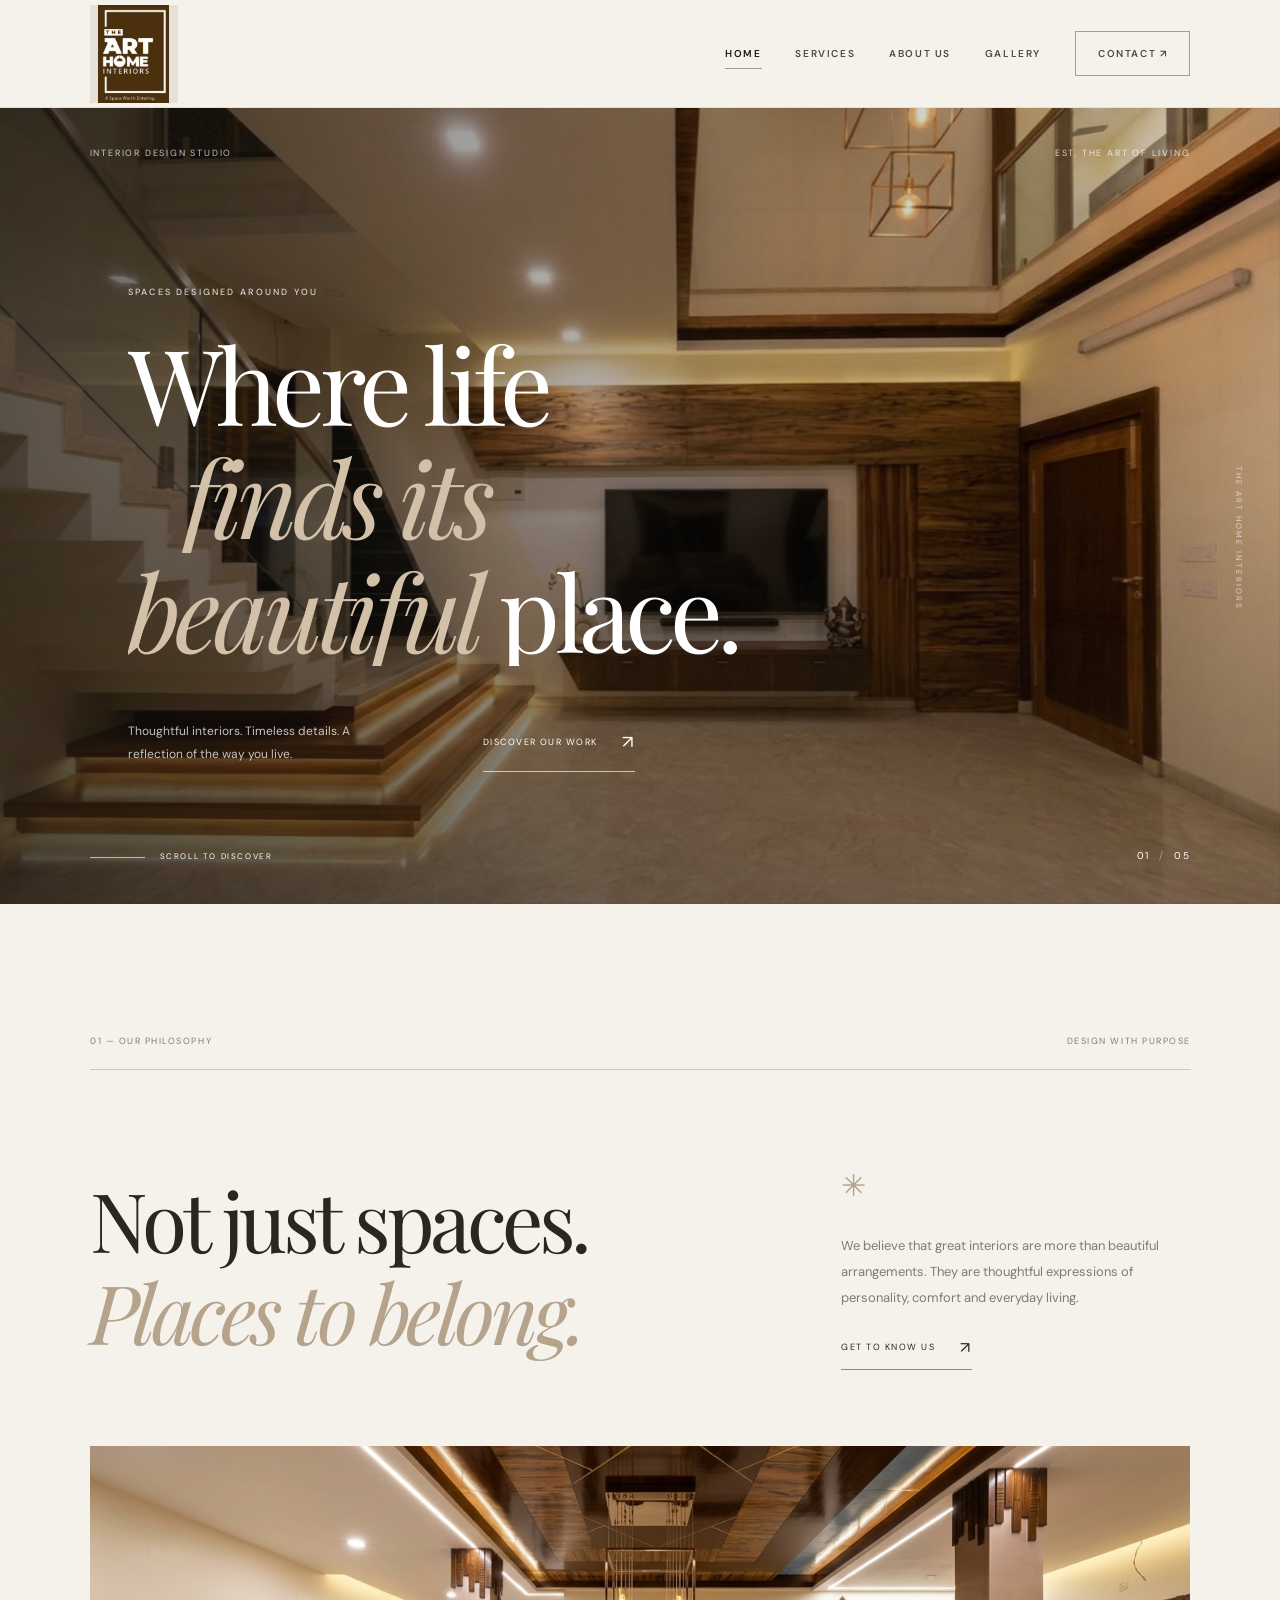
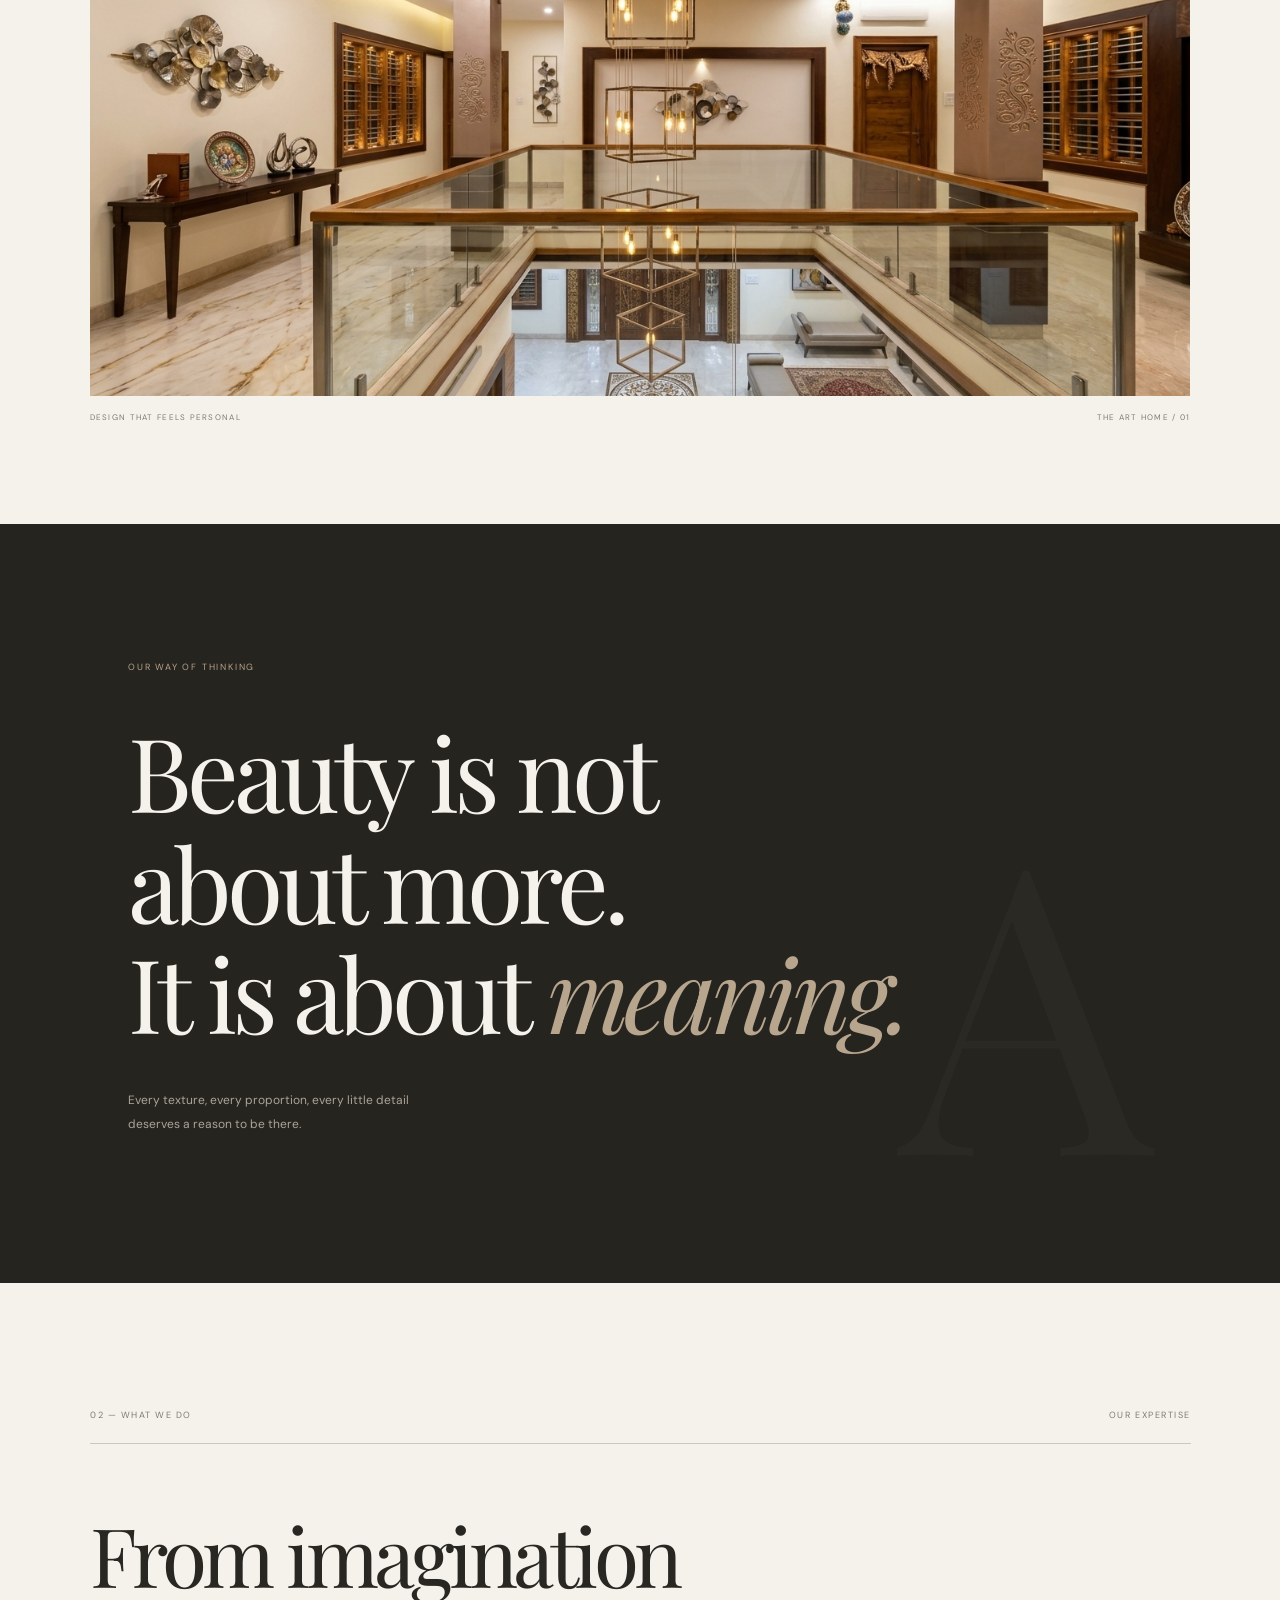
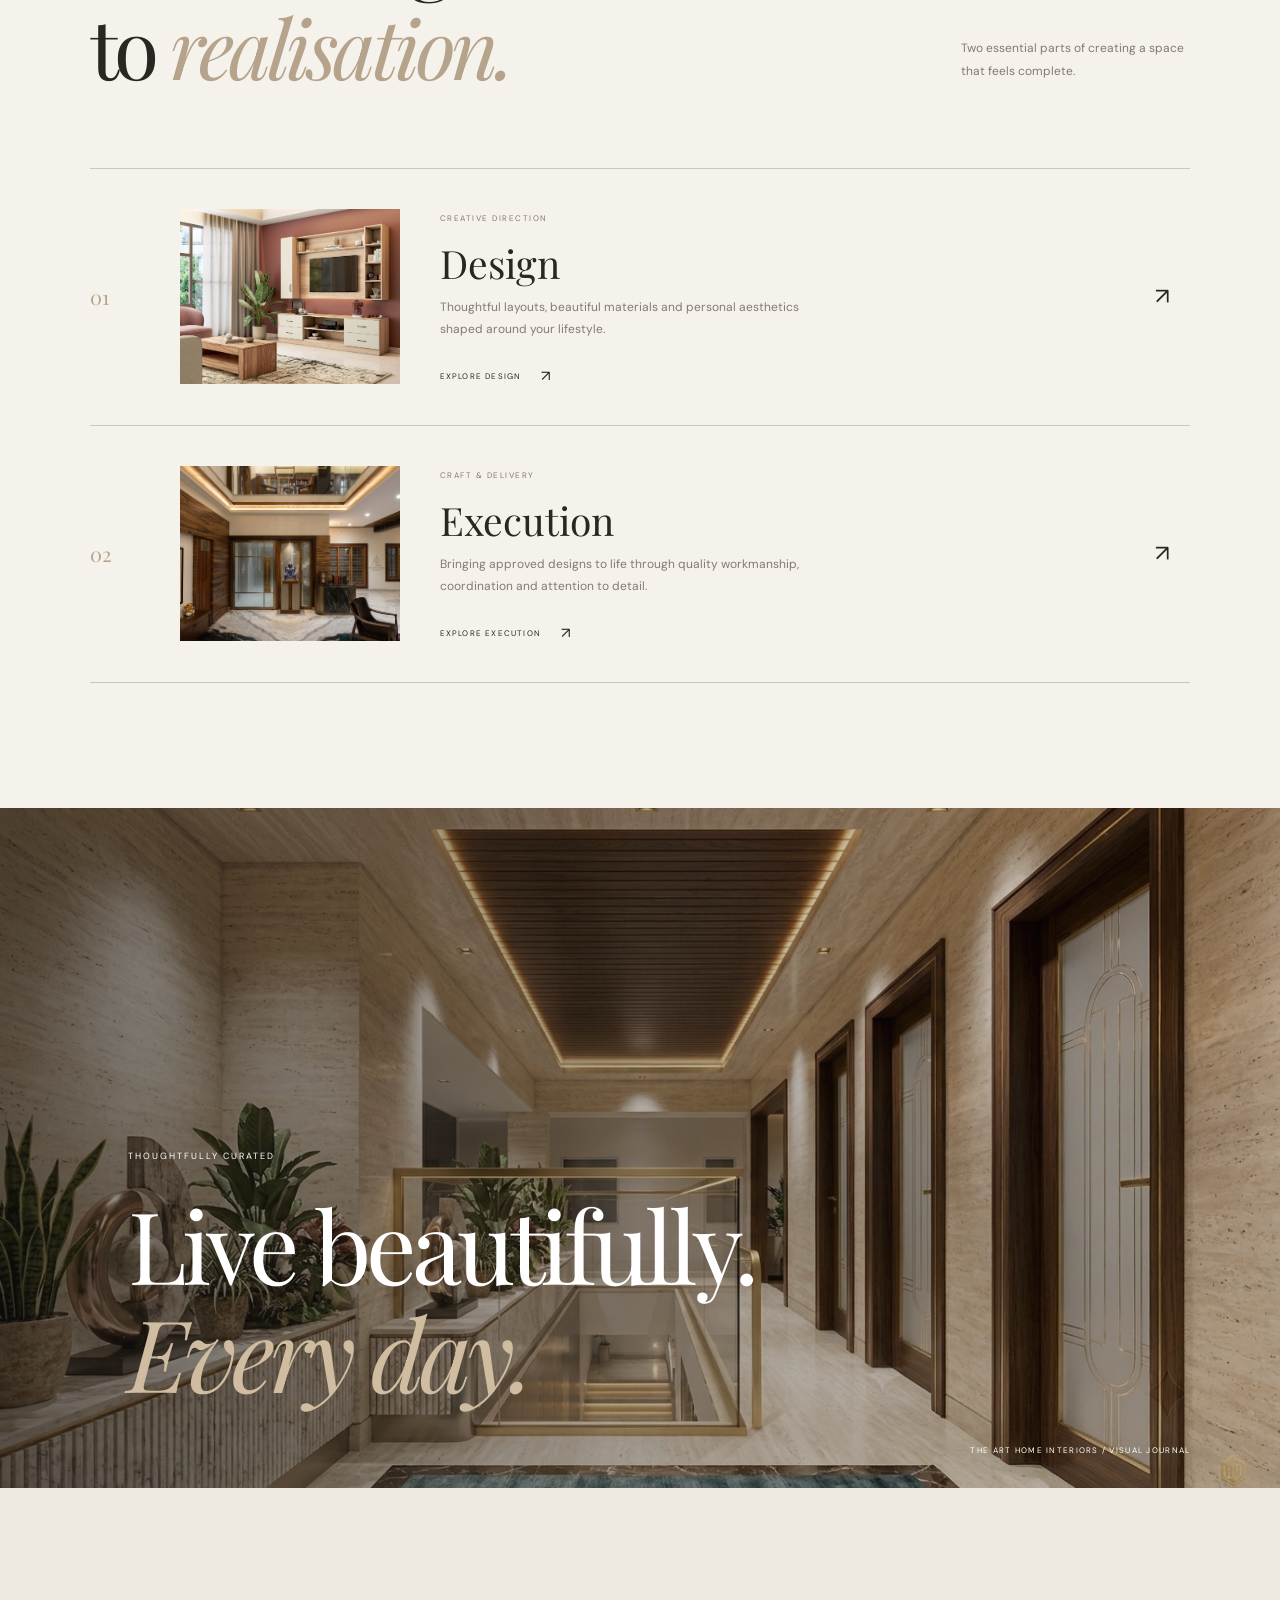
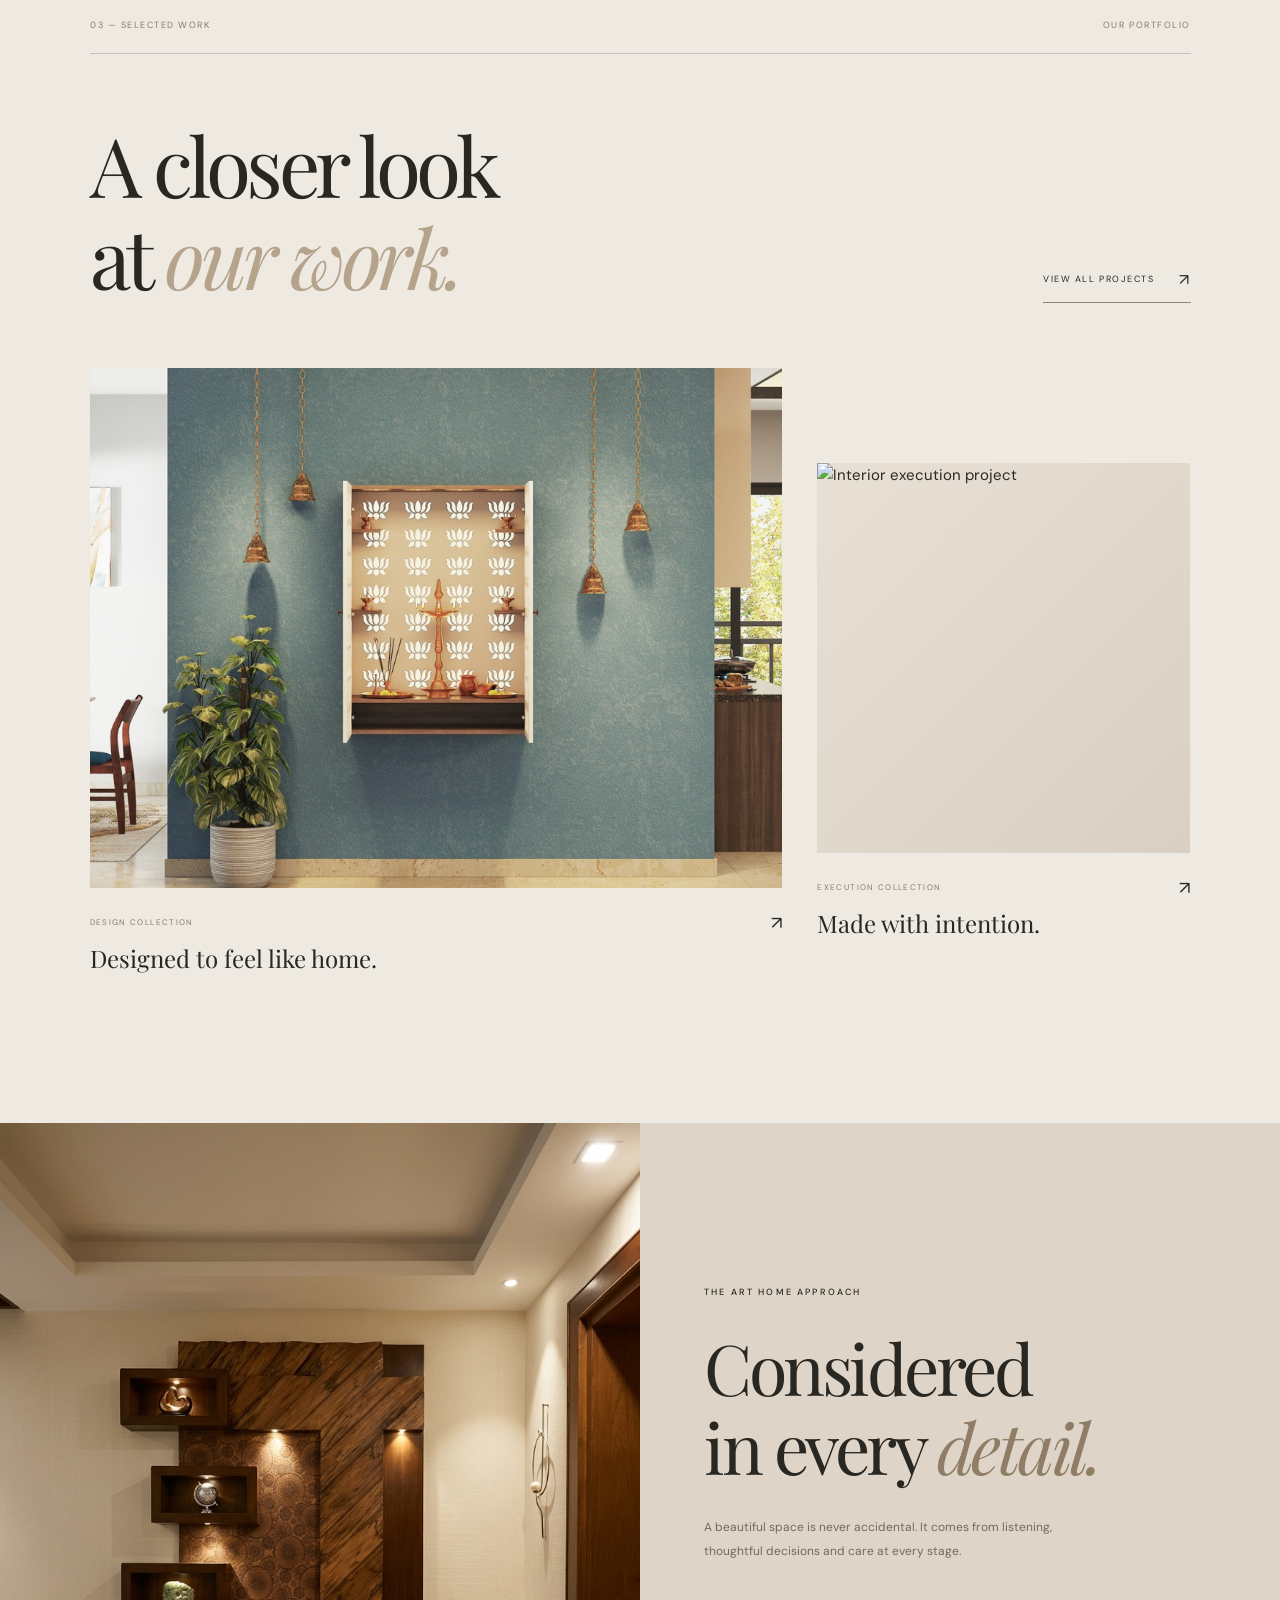
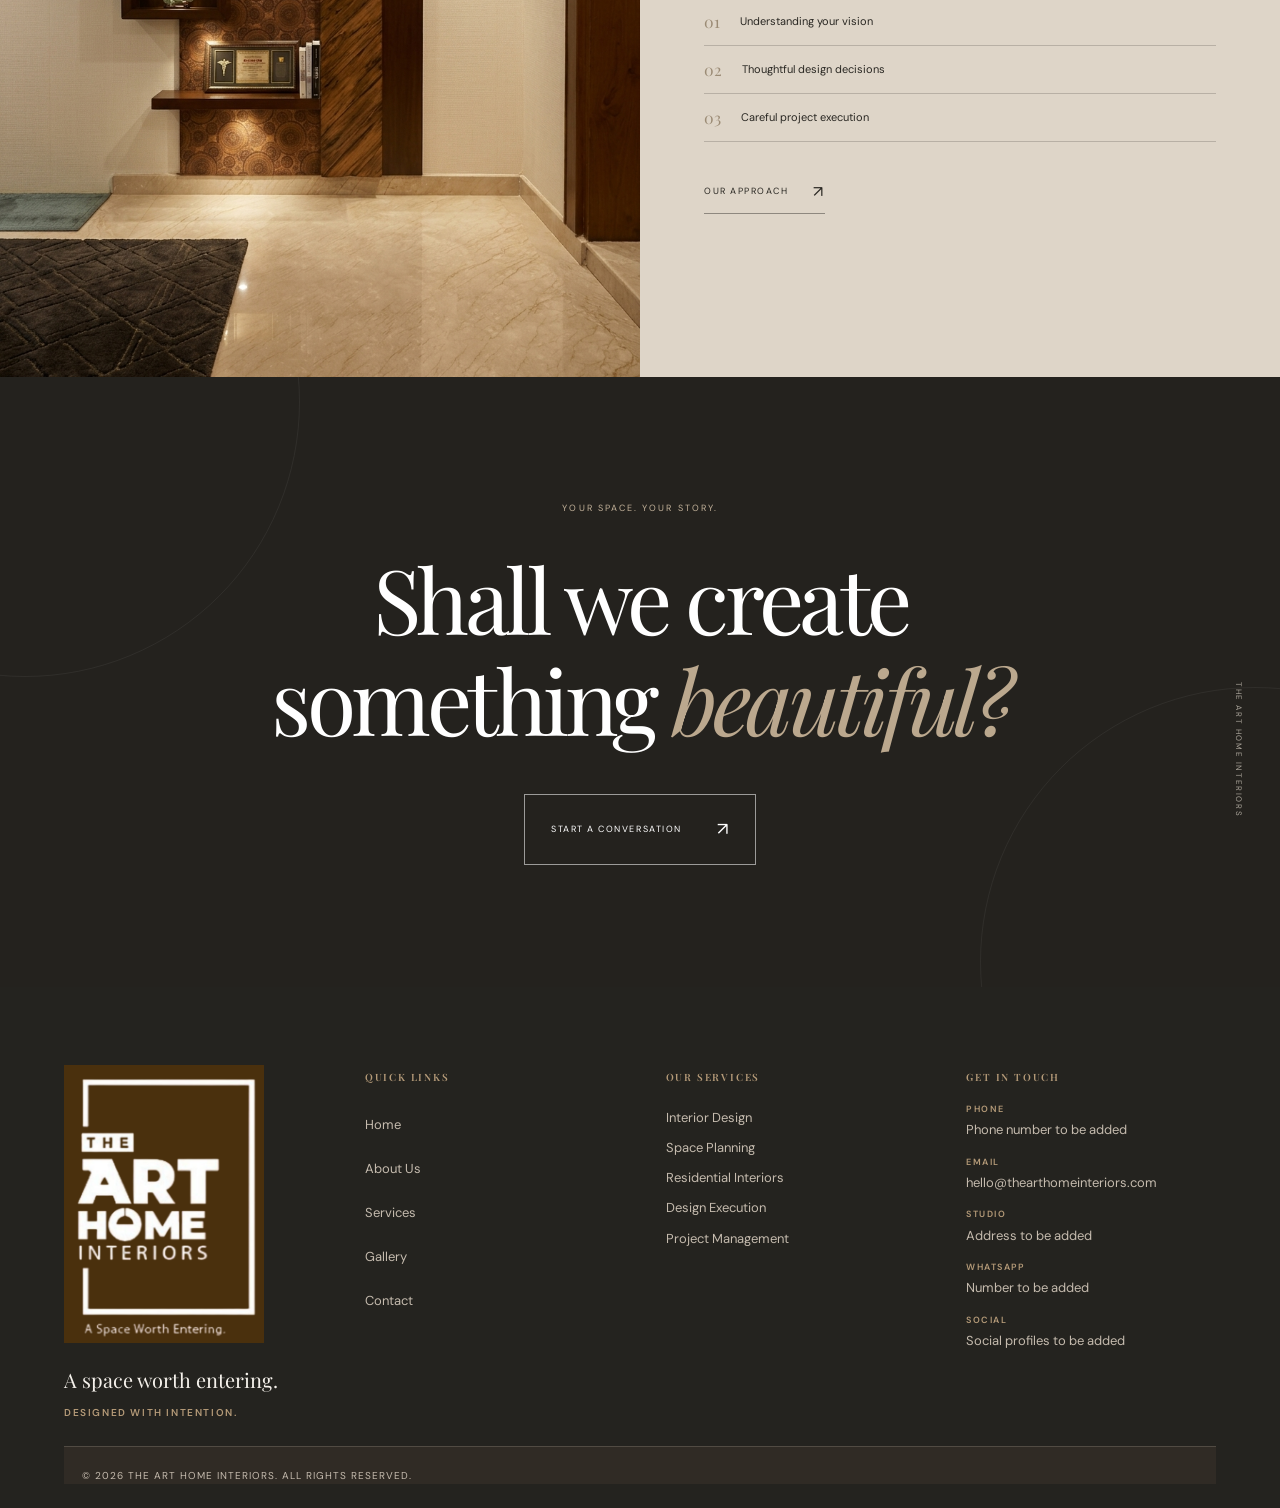
==== index.html @ 1ad5610e "first commit" ====
<!DOCTYPE html>
<html lang="en">

<head>
    <meta charset="UTF-8">
    <meta name="viewport" content="width=device-width, initial-scale=1.0">

    <meta name="description"
        content="The Art Home Interiors — creating thoughtful, timeless and beautiful living spaces.">

    <title>The Art Home Interiors | Thoughtful Spaces</title>

    <link rel="preconnect" href="https://fonts.googleapis.com">
    <link rel="preconnect" href="https://fonts.gstatic.com" crossorigin>

    <link href="https://fonts.googleapis.com/css2?family=DM+Sans:wght@400;500;600;700&family=Playfair+Display:ital,wght@0,400;0,500;0,600;1,400;1,500&display=swap"
        rel="stylesheet">
    <link rel="stylesheet" href="assets/css/responsive-polish.css">
    <link rel="stylesheet" href="assets/css/style.css">
    <link rel="stylesheet" href="assets/css/design-system.css">
    <link rel="stylesheet" href="assets/css/home.css">
    <link rel="stylesheet" href="assets/css/final-integration.css">
    <link rel="stylesheet" href="assets/css/luxury-experience.css">
</head>

<body class="home-page">

    <div class="page-loader">
        <div class="loader-content">
            <span class="loader-line"></span>
            <p>THE ART HOME INTERIORS</p>
            <span>CREATING SPACES WITH MEANING</span>
        </div>
    </div>


    <!-- HEADER -->

    <header class="site-header">

        <a class="brand" href="index.html">
            <img src="assets/images/logo.png"
                alt="The Art Home Interiors">
        </a>

        <button class="menu-toggle"
            aria-label="Toggle navigation"
            aria-expanded="false">
            <span></span>
            <span></span>
        </button>

        <nav class="main-nav" aria-label="Main navigation">
            <a class="active" href="index.html">Home</a>
            <a href="services.html">Services</a>
            <a href="about.html">About us</a>
            <a href="gallery.html">Gallery</a>
            <a class="nav-contact" href="contact.html">Contact ↗</a>
        </nav>

    </header>


    <main>

        <!-- =================================
             01. CINEMATIC HERO
        ================================== -->

        <section class="home-hero">

            <div class="hero-background">
                <img
                    src="assets/images/home-hero.jpg"
                    alt="Elegant contemporary interior"
                    fetchpriority="high">
            </div>

            <div class="hero-overlay"></div>

            <div class="hero-top-label">
                <span>INTERIOR DESIGN STUDIO</span>
                <span>EST. THE ART OF LIVING</span>
            </div>

            <div class="home-hero-content">

                <p class="home-eyebrow hero-animate">
                    SPACES DESIGNED AROUND YOU
                </p>

                <h1 class="hero-heading">
                    <span class="hero-line">
                        Where life
                    </span>

                    <span class="hero-line hero-line-italic">
                        finds its
                    </span>

                    <span class="hero-line">
                        <em>beautiful</em> place.
                    </span>
                </h1>

                <div class="hero-bottom-content">

                    <p>
                        Thoughtful interiors. Timeless details.
                        A reflection of the way you live.
                    </p>

                    <a href="gallery.html"
                        class="hero-discover luxury-link">

                        <span>DISCOVER OUR WORK</span>

                        <span class="discover-arrow">↗</span>

                    </a>

                </div>

            </div>

            <div class="hero-vertical-label">
                THE ART HOME INTERIORS
            </div>

            <div class="hero-scroll">

                <span class="scroll-line"></span>

                <span>SCROLL TO DISCOVER</span>

            </div>

            <div class="hero-counter">
                01 <span>/</span> 05
            </div>

        </section>


        <!-- =================================
             02. INTRODUCTION
        ================================== -->

        <section class="home-introduction section-pad">

            <div class="home-section-label reveal">
                <span>01 — OUR PHILOSOPHY</span>
                <span>DESIGN WITH PURPOSE</span>
            </div>

            <div class="introduction-content">

                <div class="introduction-heading reveal">

                    <h2>
                        Not just spaces.<br>
                        <em>Places to belong.</em>
                    </h2>

                </div>

                <div class="introduction-description reveal">

                    <span class="intro-symbol">✳</span>

                    <p>
                        We believe that great interiors are
                        more than beautiful arrangements.
                        They are thoughtful expressions of
                        personality, comfort and everyday living.
                    </p>

                    <a href="about.html" class="home-text-link luxury-link">
                        GET TO KNOW US <span>↗</span>
                    </a>

                </div>

            </div>

            <div class="introduction-bottom">

                <div class="intro-image reveal-right luxury-image">
                    <img
                        src="assets/images/home-feature.jpg"
                        alt="Warm and elegant living room"
                        loading="lazy">
                </div>

                <div class="intro-image-caption">
                    <span>DESIGN THAT FEELS PERSONAL</span>
                    <span>THE ART HOME / 01</span>
                </div>

            </div>

        </section>


        <!-- =================================
             03. BRAND STATEMENT
        ================================== -->

        <section class="home-statement">

            <div class="statement-inner">

                <p class="statement-kicker reveal">
                    OUR WAY OF THINKING
                </p>

                <h2 class="statement-heading reveal">
                    Beauty is not<br>
                    about more.<br>
                    It is about <em>meaning.</em>
                </h2>

                <p class="statement-description reveal">
                    Every texture, every proportion,
                    every little detail deserves a reason
                    to be there.
                </p>

                <span class="statement-decoration">A</span>

            </div>

        </section>


        <!-- =================================
             04. OUR SERVICES
        ================================== -->

        <section class="home-services section-pad">

            <div class="home-section-label reveal">
                <span>02 — WHAT WE DO</span>
                <span>OUR EXPERTISE</span>
            </div>

            <div class="services-heading reveal">

                <h2>
                    From imagination<br>
                    to <em>realisation.</em>
                </h2>

                <p>
                    Two essential parts of creating
                    a space that feels complete.
                </p>

            </div>


            <div class="home-service-list">

                <!-- DESIGN -->

                <a href="design-gallery.html"
                    class="home-service-item reveal-left">

                    <div class="service-item-number">
                        01
                    </div>

                    <div class="service-item-image luxury-image">
                        <img
                            src="assets/images/design-preview.jpg"
                            alt="Interior design project"
                            loading="lazy">
                    </div>

                    <div class="service-item-info">

                        <span>CREATIVE DIRECTION</span>

                        <h3>Design</h3>

                        <p>
                            Thoughtful layouts, beautiful
                            materials and personal aesthetics
                            shaped around your lifestyle.
                        </p>

                        <span class="service-item-link">
                            EXPLORE DESIGN <b>↗</b>
                        </span>

                    </div>

                    <span class="service-item-arrow">↗</span>

                </a>


                <!-- EXECUTION -->

                <a href="execution-gallery.html"
                    class="home-service-item reveal-right">

                    <div class="service-item-number">
                        02
                    </div>

                    <div class="service-item-image luxury-image">
                        <img
                            src="assets/images/execution-preview.jpg"
                            alt="Interior execution project"
                            loading="lazy">
                    </div>

                    <div class="service-item-info">

                        <span>CRAFT & DELIVERY</span>

                        <h3>Execution</h3>

                        <p>
                            Bringing approved designs to
                            life through quality workmanship,
                            coordination and attention to detail.
                        </p>

                        <span class="service-item-link">
                            EXPLORE EXECUTION <b>↗</b>
                        </span>

                    </div>

                    <span class="service-item-arrow">↗</span>

                </a>

            </div>

        </section>


        <!-- =================================
             05. FULL WIDTH IMAGE
        ================================== -->

        <section class="home-image-break luxury-image">

            <img
                src="assets/images/home-wide.jpg"
                alt="Luxury interior architecture"
                loading="lazy">

            <div class="image-break-overlay"></div>

            <div class="image-break-content reveal">

                <p>THOUGHTFULLY CURATED</p>

                <h2>
                    Live beautifully.<br>
                    <em>Every day.</em>
                </h2>

            </div>

            <span class="image-break-caption">
                THE ART HOME INTERIORS / VISUAL JOURNAL
            </span>

        </section>


        <!-- =================================
             06. SELECTED WORK
        ================================== -->

        <section class="home-projects section-pad">

            <div class="home-section-label reveal">
                <span>03 — SELECTED WORK</span>
                <span>OUR PORTFOLIO</span>
            </div>

            <div class="projects-heading reveal">

                <h2>
                    A closer look<br>
                    at <em>our work.</em>
                </h2>

                <a href="gallery.html" class="home-text-link luxury-link">
                    VIEW ALL PROJECTS <span>↗</span>
                </a>

            </div>


            <div class="home-project-grid">

                <a href="design-gallery.html"
                    class="project-card project-large reveal-left">

                    <div class="project-image luxury-image">
                        <img
                            src="assets/images/design-01.jpg"
                            alt="Interior design project"
                            loading="lazy">
                    </div>

                    <div class="project-caption">
                        <div>
                            <span>DESIGN COLLECTION</span>
                            <h3>Designed to feel like home.</h3>
                        </div>

                        <span>↗</span>
                    </div>

                </a>


                <a href="execution-gallery.html"
                    class="project-card project-small reveal-right">

                    <div class="project-image luxury-image">
                        <img
                            src="assets/images/execution-01.jpg"
                            alt="Interior execution project"
                            loading="lazy">
                    </div>

                    <div class="project-caption">
                        <div>
                            <span>EXECUTION COLLECTION</span>
                            <h3>Made with intention.</h3>
                        </div>

                        <span>↗</span>
                    </div>

                </a>

            </div>

        </section>


        <!-- =================================
             07. OUR DIFFERENCE
        ================================== -->

        <section class="home-difference">

            <div class="difference-image reveal-left luxury-image">
                <img
                    src="assets/images/home-detail.jpg"
                    alt="Interior design material and detail"
                    loading="lazy">
            </div>

            <div class="difference-content">

                <p class="home-eyebrow">
                    THE ART HOME APPROACH
                </p>

                <h2>
                    Considered<br>
                    in every <em>detail.</em>
                </h2>

                <p>
                    A beautiful space is never accidental.
                    It comes from listening, thoughtful
                    decisions and care at every stage.
                </p>

                <div class="difference-points">

                    <div>
                        <span>01</span>
                        <p>Understanding your vision</p>
                    </div>

                    <div>
                        <span>02</span>
                        <p>Thoughtful design decisions</p>
                    </div>

                    <div>
                        <span>03</span>
                        <p>Careful project execution</p>
                    </div>

                </div>

                <a href="about.html" class="home-text-link luxury-link">
                    OUR APPROACH <span>↗</span>
                </a>

            </div>

        </section>


        <!-- =================================
             08. CONTACT CTA
        ================================== -->

        <section class="home-contact">

            <div class="contact-orbit orbit-one"></div>
            <div class="contact-orbit orbit-two"></div>

            <div class="home-contact-content reveal">

                <p>YOUR SPACE. YOUR STORY.</p>

                <h2>
                    Shall we create<br>
                    something <em>beautiful?</em>
                </h2>

                <a href="contact.html" class="contact-cta-button luxury-button">
                    START A CONVERSATION
                    <span>↗</span>
                </a>

            </div>

            <span class="contact-side-label">
                THE ART HOME INTERIORS
            </span>

        </section>

    </main>


    <!-- FOOTER -->

    <div id="site-footer"></div>
    <script src="assets/js/responsive-polish.js"></script>

    <script src="assets/js/main.js"></script>
    <script src="assets/js/home.js"></script>
    <script src="assets/js/site-audit.js"></script>
    <script src="assets/js/luxury-experience.js"></script>

</body>
</html>
---- assets/css/responsive-polish.css ----
/* =====================================================
   THE ART HOME INTERIORS
   PART 09 — RESPONSIVE & VISUAL POLISH
===================================================== */

:root {
  --polish-ivory: #f5f1eb;
  --polish-charcoal: #292722;
  --polish-gold: #b49a78;
  --polish-transition: cubic-bezier(.22, .61, .36, 1);
}

/* GLOBAL SAFETY */

* {
  box-sizing: border-box;
}

html {
  scroll-behavior: smooth;
  scroll-padding-top: 100px;
}

body {
  max-width: 100%;
  overflow-x: hidden;
  -webkit-font-smoothing: antialiased;
  text-rendering: optimizeLegibility;
}

img,
video,
svg {
  max-width: 100%;
}

img {
  height: auto;
}

button,
input,
textarea,
select {
  font: inherit;
}

a {
  -webkit-tap-highlight-color: transparent;
}

button {
  -webkit-tap-highlight-color: transparent;
}

/* SELECTION */

::selection {
  background: var(--polish-gold);
  color: #fff;
}

/* SMOOTHER SHARED NAVIGATION */

.site-header {
  transition:
    background .4s var(--polish-transition),
    box-shadow .4s var(--polish-transition),
    padding .4s var(--polish-transition),
    backdrop-filter .4s ease;
}

.site-header.scrolled {
  background: rgba(245, 241, 235, .88);
  backdrop-filter: blur(16px);
  -webkit-backdrop-filter: blur(16px);
  box-shadow: 0 8px 35px rgba(35, 30, 22, .06);
}

.site-header a,
.site-header button {
  transition:
    color .3s ease,
    opacity .3s ease,
    transform .3s ease;
}

.main-nav a {
  position: relative;
}

.main-nav a::after {
  content: "";
  position: absolute;
  left: 0;
  bottom: -7px;
  width: 100%;
  height: 1px;
  background: currentColor;
  transform: scaleX(0);
  transform-origin: right;
  transition: transform .4s var(--polish-transition);
}

.main-nav a:hover::after,
.main-nav a.active::after {
  transform: scaleX(1);
  transform-origin: left;
}

/* PREMIUM BUTTON FEEDBACK */

.header-cta,
button,
.cta-button,
.primary-button,
.secondary-button {
  transition:
    transform .35s var(--polish-transition),
    background .35s ease,
    color .35s ease,
    border-color .35s ease;
}

.header-cta:hover,
.cta-button:hover,
.primary-button:hover {
  transform: translateY(-3px);
}

/* REVEAL ANIMATIONS
   Uses the existing .reveal and .is-visible classes. */

.reveal {
  opacity: 0;
  transform: translateY(28px);
  transition:
    opacity .85s var(--polish-transition),
    transform .85s var(--polish-transition);
  will-change: opacity, transform;
}

.reveal.is-visible {
  opacity: 1;
  transform: translateY(0);
}

/* STAGGERED CHILDREN */

.reveal-stagger > * {
  opacity: 0;
  transform: translateY(20px);
  transition:
    opacity .7s var(--polish-transition),
    transform .7s var(--polish-transition);
}

.reveal-stagger.is-visible > * {
  opacity: 1;
  transform: translateY(0);
}

.reveal-stagger.is-visible > *:nth-child(1) { transition-delay: .05s; }
.reveal-stagger.is-visible > *:nth-child(2) { transition-delay: .12s; }
.reveal-stagger.is-visible > *:nth-child(3) { transition-delay: .19s; }
.reveal-stagger.is-visible > *:nth-child(4) { transition-delay: .26s; }
.reveal-stagger.is-visible > *:nth-child(5) { transition-delay: .33s; }
.reveal-stagger.is-visible > *:nth-child(6) { transition-delay: .40s; }

/* IMAGE HOVER REFINEMENT */

.project-card img,
.gallery-card img,
.service-card img,
.portfolio-card img,
.execution-card img {
  transition:
    transform 1s var(--polish-transition),
    filter .6s ease;
}

.project-card:hover img,
.gallery-card:hover img,
.service-card:hover img,
.portfolio-card:hover img,
.execution-card:hover img {
  transform: scale(1.035);
}

/* IMAGE LOADING BACKGROUND */

img[loading="lazy"] {
  background: #e7e0d6;
}

/* SECTION SPACING */

.section-pad {
  padding-left: clamp(22px, 7vw, 110px);
  padding-right: clamp(22px, 7vw, 110px);
}

/* TYPOGRAPHY */

h1,
h2,
h3,
h4 {
  text-wrap: balance;
}

p {
  text-wrap: pretty;
}

/* FORM POLISH */

input,
textarea,
select {
  max-width: 100%;
}

input:focus-visible,
textarea:focus-visible,
select:focus-visible,
button:focus-visible,
a:focus-visible {
  outline: 2px solid var(--polish-gold);
  outline-offset: 4px;
}

/* MOBILE MENU SAFETY */

@media (max-width: 900px) {
  .site-header {
    z-index: 1000;
  }

  .menu-toggle {
    position: relative;
    z-index: 1002;
    cursor: pointer;
  }

  .main-nav {
    overscroll-behavior: contain;
  }

  .main-nav a {
    -webkit-tap-highlight-color: transparent;
  }
}

/* TABLET */

@media (max-width: 1024px) {
  .section-pad {
    padding-left: 5vw;
    padding-right: 5vw;
  }

  .execution-grid,
  .portfolio-grid {
    gap: 25px;
  }
}

/* MOBILE */

@media (max-width: 650px) {
  html {
    scroll-padding-top: 75px;
  }

  .section-pad {
    padding-left: 22px;
    padding-right: 22px;
  }

  h1 {
    letter-spacing: -1.5px;
  }

  h2 {
    letter-spacing: -1px;
  }

  p {
    line-height: 1.8;
  }

  .site-header {
    padding-left: 20px;
    padding-right: 20px;
  }

  .header-cta {
    display: none;
  }

  .reveal {
    transform: translateY(18px);
    transition-duration: .65s;
  }

  .execution-hero,
  .hero,
  .page-hero {
    background-position: center;
  }

  .execution-grid,
  .portfolio-grid {
    grid-template-columns: 1fr;
  }

  .execution-image,
  .portfolio-card img {
    width: 100%;
  }

  .execution-section-heading {
    gap: 15px;
  }

  .execution-filters {
    overflow-x: auto;
    flex-wrap: nowrap;
    padding-bottom: 10px;
    scrollbar-width: none;
  }

  .execution-filters::-webkit-scrollbar {
    display: none;
  }

  .filter-btn {
    flex: 0 0 auto;
  }

  .comparison-wrap {
    touch-action: pan-y;
  }
}

/* SMALL MOBILE */

@media (max-width: 380px) {
  .section-pad {
    padding-left: 17px;
    padding-right: 17px;
  }

  .execution-hero h1 {
    font-size: 56px;
  }

  .execution-card-info h3 {
    font-size: 20px;
  }
}

/* REDUCED MOTION ACCESSIBILITY */

@media (prefers-reduced-motion: reduce) {
  html {
    scroll-behavior: auto;
  }

  *,
  *::before,
  *::after {
    animation-duration: .01ms !important;
    animation-iteration-count: 1 !important;
    transition-duration: .01ms !important;
    scroll-behavior: auto !important;
  }

  .reveal,
  .reveal-stagger > * {
    opacity: 1;
    transform: none;
  }
}
---- assets/css/style.css ----
:root {
    --ink: #171613;
    --paper: #f5f2ec;
    --cream: #e8e0d4;
    --muted: #77736c;
    --line: rgba(23,22,19,.16);
    --serif: 'Playfair Display', Georgia, serif;
    --sans: 'DM Sans', Arial, sans-serif;
}

* {
    box-sizing: border-box;
}

html {
    scroll-behavior: smooth;
}

body {
    margin: 0;
    background: var(--paper);
    color: var(--ink);
    font-family: var(--sans);
    font-size: 15px;
    line-height: 1.7;
}

a {
    color: inherit;
    text-decoration: none;
}

img {
    max-width: 100%;
    display: block;
}

.page-loader {
    position: fixed;
    inset: 0;
    background: var(--ink);
    color: var(--paper);
    z-index: 1000;
    display: grid;
    place-items: center;
    letter-spacing: .28em;
    font-size: 11px;
    transition: opacity .7s ease, visibility .7s;
}

.page-loader.is-hidden {
    opacity: 0;
    visibility: hidden;
}

/* HEADER */

.site-header {
    height: 104px;
    padding: 14px 6vw;
    display: flex;
    align-items: center;
    justify-content: space-between;
    background: rgba(245,242,236,.92);
    backdrop-filter: blur(16px);
    position: sticky;
    top: 0;
    z-index: 100;
    border-bottom: 1px solid rgba(23,22,19,.07);
}

.brand {
    height: 78px;
    width: 82px;
    display: flex;
    align-items: center;
    overflow: hidden;
}

.brand img {
    width: 100%;
    height: 100%;
    object-fit: contain;
}

.main-nav {
    display: flex;
    align-items: center;
    gap: clamp(20px,3vw,48px);
}

.main-nav a {
    font-size: 11px;
    text-transform: uppercase;
    letter-spacing: .14em;
    position: relative;
    padding: 10px 0;
}

.main-nav a:after {
    content: "";
    position: absolute;
    left: 0;
    bottom: 3px;
    width: 0;
    height: 1px;
    background: var(--ink);
    transition: width .3s;
}

.main-nav a:hover:after,
.main-nav a.active:after {
    width: 100%;
}

.main-nav .nav-contact {
    border: 1px solid var(--ink);
    padding: 12px 20px;
}

.main-nav .nav-contact:after {
    display: none;
}

.menu-toggle {
    display: none;
    background: none;
    border: 0;
}

/* HERO */

.hero {
    min-height: min(790px,calc(100svh - 104px));
    height: 760px;
    max-height: 850px;
    position: relative;
    display: flex;
    align-items: center;
    color: white;
    overflow: hidden;
    background: #5a5148;
}

.hero-image,
.hero-shade {
    position: absolute;
    inset: 0;
}

.hero-image {
    background-image: url('../images/home-hero.jpg');
    background-size: cover;
    background-position: center;
    transform: scale(1.04);
    animation: heroZoom 12s ease-out forwards;
}

.hero-shade {
    background:
        linear-gradient(
            90deg,
            rgba(14,13,11,.68),
            rgba(14,13,11,.1) 80%
        ),
        linear-gradient(
            0deg,
            rgba(0,0,0,.28),
            transparent 45%
        );
}

.hero-content {
    position: relative;
    z-index: 2;
    padding: 8vw;
    max-width: 780px;
}

.eyebrow,
.section-kicker {
    font-size: 10px;
    letter-spacing: .2em;
    text-transform: uppercase;
    font-weight: 600;
}

.eyebrow.light {
    color: rgba(255,255,255,.76);
}

h1, h2, h3, p {
    margin-top: 0;
}

.hero h1,
.page-hero h1 {
    font: 400 clamp(54px,8vw,112px)/1.03 var(--serif);
    letter-spacing: -.055em;
    margin: 24px 0;
}

.hero h1 em,
.display-title em,
.page-hero h1 em,
.quote-band h2 em {
    font-weight: 400;
    color: #cfc0a9;
}

.hero-copy {
    max-width: 420px;
    color: rgba(255,255,255,.82);
    margin-bottom: 32px;
}

/* BUTTONS */

.button {
    min-height: 50px;
    display: inline-flex;
    align-items: center;
    justify-content: center;
    gap: 36px;
    padding: 0 22px;
    font-size: 10px;
    letter-spacing: .12em;
    text-transform: uppercase;
    transition: transform .3s, background .3s, color .3s;
    border: 1px solid transparent;
}

.button:hover {
    transform: translateY(-4px);
}

.button-light {
    background: var(--paper);
    color: var(--ink);
}

.button-dark {
    background: var(--ink);
    color: var(--paper);
}

.button span {
    font-size: 16px;
}

.hero-bottom {
    position: absolute;
    bottom: 28px;
    left: 6vw;
    right: 6vw;
    display: flex;
    justify-content: space-between;
    font-size: 9px;
    letter-spacing: .18em;
    color: rgba(255,255,255,.7);
}

.scroll-cue {
    position: absolute;
    right: 6vw;
    bottom: 100px;
    font-size: 8px;
    letter-spacing: .18em;
    writing-mode: vertical-rl;
    color: #fff;
}

.scroll-cue span {
    display: inline-block;
    height: 45px;
    width: 1px;
    background: #fff;
    margin-bottom: 12px;
}

/* SECTIONS */

.section-pad {
    padding: 120px 9vw;
}

.intro {
    background: var(--paper);
}

.intro-grid {
    display: grid;
    grid-template-columns: 1.3fr .7fr;
    gap: 8vw;
    align-items: end;
    margin-top: 40px;
}

.display-title {
    font: 400 clamp(38px,5vw,68px)/1.12 var(--serif);
    letter-spacing: -.045em;
    margin: 0 0 24px;
}

.display-title em {
    color: #9b8b75;
}

.intro-text {
    max-width: 440px;
    color: var(--muted);
}

.text-link {
    display: inline-block;
    margin-top: 16px;
    border-bottom: 1px solid var(--ink);
    padding-bottom: 7px;
    font-size: 10px;
    letter-spacing: .12em;
    text-transform: uppercase;
}

.text-link span {
    margin-left: 18px;
}

/* FEATURE */

.split-feature {
    display: grid;
    grid-template-columns: 1.1fr .9fr;
    min-height: 650px;
    background: #e8e0d4;
}

.split-photo {
    min-height: 560px;
    background-image: url('../images/home-feature.jpg');
    background-size: cover;
    background-position: center;
}

.split-copy {
    padding: 10%;
    display: flex;
    flex-direction: column;
    align-items: flex-start;
    justify-content: center;
}

.split-copy > p:not(.eyebrow) {
    color: #6f6a62;
    max-width: 420px;
    margin: 0 0 28px;
}

/* SERVICES */

.services-preview {
    background: #f8f6f1;
}

.section-heading {
    display: flex;
    align-items: end;
    justify-content: space-between;
    margin-bottom: 52px;
}

.service-cards {
    display: grid;
    grid-template-columns: 1fr 1fr;
    gap: 28px;
}

.card-image {
    height: 420px;
    background-size: cover;
    background-position: center;
}

.service-card:nth-child(1) .card-image {
    background-image: url('../images/design-preview.jpg');
}

.service-card:nth-child(2) .card-image {
    background-image: url('../images/execution-preview.jpg');
}

.card-meta {
    display: flex;
    justify-content: space-between;
    margin: 20px 0 12px;
    font-size: 9px;
    letter-spacing: .16em;
}

.service-card h3 {
    font: 400 34px var(--serif);
    margin: 0;
}

.service-card p {
    color: var(--muted);
    margin: 5px 0;
}

/* QUOTE */

.quote-band {
    padding: 110px 9vw;
    background: #24221e;
    color: white;
    text-align: center;
}

.quote-band h2 {
    font: 400 clamp(48px,7vw,88px)/1.05 var(--serif);
    margin: 22px 0 34px;
}

/* INNER PAGE HERO */

.page-hero {
    background: #25231f;
    color: white;
    min-height: 440px;
    display: flex;
    align-items: center;
    padding: 90px 9vw;
}

.page-hero.compact {
    min-height: 420px;
}

.page-hero-inner {
    max-width: 850px;
}

.page-hero h1 {
    font-size: clamp(50px,7vw,88px);
    margin: 22px 0;
}

.page-hero-inner > p:last-child {
    color: rgba(255,255,255,.68);
    max-width: 520px;
}

/* SERVICE DETAILS */

.service-detail {
    padding-top: 100px;
    padding-bottom: 60px;
}

.service-detail-row {
    display: grid;
    grid-template-columns: 60px 1fr 1fr;
    gap: 5vw;
    align-items: center;
    padding: 55px 0;
    border-bottom: 1px solid var(--line);
}

.service-number {
    font: 400 24px var(--serif);
    color: #9b8b75;
    align-self: start;
}

.service-detail-row > div:nth-child(2) > p:not(.eyebrow) {
    color: var(--muted);
    max-width: 500px;
}

.service-detail-image {
    height: 430px;
    background-size: cover;
    background-position: center;
}

.service-detail-row:first-child .service-detail-image {
    background-image: url('../images/service-design.jpg');
}

.service-detail-row:last-child .service-detail-image {
    background-image: url('../images/service-execution.jpg');
}

.service-detail-row.reverse {
    grid-template-columns: 60px 1fr 1fr;
}

.cta-strip {
    padding: 42px 9vw;
    background: #e8e0d4;
    display: flex;
    justify-content: space-between;
    align-items: center;
}

.cta-strip p {
    font: 400 28px var(--serif);
    margin: 0;
}

/* ABOUT */

.about-layout {
    display: grid;
    grid-template-columns: 1fr 1fr;
    gap: 9vw;
    align-items: center;
}

.about-image {
    height: 600px;
    background-image: url('../images/about-main.jpg');
    background-size: cover;
    background-position: center;
}

.about-copy > p:not(.eyebrow) {
    color: var(--muted);
}

.values {
    padding-top: 50px;
}

.value-grid {
    display: grid;
    grid-template-columns: repeat(3,1fr);
    gap: 50px;
    margin-top: 45px;
}

.value-grid article {
    border-top: 1px solid var(--line);
    padding-top: 20px;
}

.value-grid span {
    font-size: 10px;
    color: #9b8b75;
}

.value-grid h3 {
    font: 400 27px var(--serif);
    margin: 18px 0 8px;
}

.value-grid p {
    color: var(--muted);
    font-size: 14px;
}

/* GALLERY */

.gallery-choices {
    display: grid;
    grid-template-columns: 1fr 1fr;
    gap: 32px;
}

.choice-image {
    height: 440px;
    background-size: cover;
    background-position: center;
}

.gallery-choice:first-child .choice-image {
    background-image: url('../images/gallery-design-cover.jpg');
}

.gallery-choice:last-child .choice-image {
    background-image: url('../images/gallery-execution-cover.jpg');
}

.gallery-choice .display-title {
    font-size: clamp(34px,4vw,54px);
}

.gallery-grid {
    display: grid;
    grid-template-columns: repeat(2,1fr);
    gap: 50px 28px;
}

.tile-image {
    height: 460px;
    background-size: cover;
    background-position: center;
}

.gallery-tile:nth-child(3n+2) .tile-image {
    height: 540px;
}

.gallery-tile figcaption {
    display: flex;
    justify-content: space-between;
    font-size: 9px;
    letter-spacing: .14em;
    margin-top: 14px;
}

/* BEFORE AND AFTER */

.before-after {
    padding-top: 30px;
}

.muted,
.small-note {
    color: var(--muted);
    font-size: 12px;
}

.comparison-grid {
    display: grid;
    grid-template-columns: 1fr 1fr;
    gap: 20px;
    margin-top: 35px;
}

.comparison-image {
    height: 420px;
    background-size: cover;
    background-position: center;
    position: relative;
}

.comparison-image[data-image="before.jpg"] {
    background-image: url('../images/before.jpg');
}

.comparison-image[data-image="after.jpg"] {
    background-image: url('../images/after.jpg');
}

.comparison-image span {
    position: absolute;
    bottom: 18px;
    left: 20px;
    background: var(--paper);
    padding: 8px 13px;
    font-size: 9px;
    letter-spacing: .15em;
}

/* CONTACT */

.contact-layout {
    display: grid;
    grid-template-columns: .8fr 1.2fr;
    gap: 10vw;
}

.contact-info > p:not(.eyebrow) {
    color: var(--muted);
    max-width: 340px;
}

.contact-links {
    display: grid;
    gap: 16px;
    margin-top: 35px;
}

.contact-links a {
    border-bottom: 1px solid var(--line);
    padding-bottom: 14px;
    font-size: 13px;
}

.contact-form {
    display: grid;
    grid-template-columns: 1fr 1fr;
    gap: 22px;
}

.contact-form label {
    display: grid;
    gap: 8px;
    font-size: 10px;
    letter-spacing: .12em;
    text-transform: uppercase;
}

.contact-form label:nth-last-of-type(1),
.contact-form button,
.contact-form .form-note {
    grid-column: 1/-1;
}

.contact-form input,
.contact-form select,
.contact-form textarea {
    width: 100%;
    border: 0;
    border-bottom: 1px solid #bdb7ad;
    background: transparent;
    padding: 13px 0;
    font: 400 14px var(--sans);
    color: var(--ink);
    outline: none;
    border-radius: 0;
}

.contact-form input:focus,
.contact-form select:focus,
.contact-form textarea:focus {
    border-color: var(--ink);
}

.contact-form textarea {
    resize: vertical;
}

.contact-form button {
    justify-self: start;
    cursor: pointer;
}

.form-note {
    font-size: 11px;
    color: var(--muted);
}

/* MAP */

.map-section {
    padding: 20px 9vw 100px;
}

.map-heading {
    display: flex;
    justify-content: space-between;
    align-items: end;
}

.map-frame {
    height: 390px;
    overflow: hidden;
    margin-top: 25px;
    filter: grayscale(1);
}

.map-frame iframe {
    width: 100%;
    height: 100%;
    border: 0;
}

/* SCROLL REVEAL */

.reveal {
    opacity: 0;
    transform: translateY(28px);
    transition:
        opacity .8s ease,
        transform .8s cubic-bezier(.2,.7,.2,1);
}

.reveal.is-visible {
    opacity: 1;
    transform: translateY(0);
}

/* IMAGE PLACEHOLDERS */

.image-placeholder {
    background-color: #d7d0c5;
    background-image:
        linear-gradient(
            120deg,
            rgba(40,35,28,.08),
            rgba(255,255,255,.08)
        );
    position: relative;
}

.image-placeholder:not([data-loaded="true"]):after {
    content: "ADD PHOTO: " attr(data-image);
    position: absolute;
    left: 18px;
    bottom: 18px;
    padding: 7px 10px;
    background: rgba(245,242,236,.88);
    color: #565047;
    font: 9px var(--sans);
    letter-spacing: .12em;
}

.image-placeholder[data-loaded="true"]:after {
    display: none;
}

@keyframes heroZoom {
    to {
        transform: scale(1);
    }
}

/* TABLET RESPONSIVE */

@media(max-width:800px) {

    .site-header {
        height: 82px;
        padding: 10px 6vw;
    }

    .brand {
        height: 62px;
        width: 66px;
    }

    .menu-toggle {
        display: flex;
        flex-direction: column;
        gap: 6px;
        padding: 10px;
        z-index: 3;
    }

    .menu-toggle span {
        width: 25px;
        height: 1px;
        background: var(--ink);
        transition: .3s;
    }

    .main-nav {
        position: absolute;
        top: 81px;
        left: 0;
        right: 0;
        background: var(--paper);
        padding: 20px 7vw 30px;
        display: flex;
        flex-direction: column;
        align-items: flex-start;
        gap: 8px;
        transform: translateY(-140%);
        opacity: 0;
        visibility: hidden;
        transition: .4s;
        box-shadow: 0 15px 20px rgba(0,0,0,.06);
    }

    .main-nav.open {
        transform: translateY(0);
        opacity: 1;
        visibility: visible;
    }

    .main-nav a {
        width: 100%;
        padding: 12px 0;
    }

    .main-nav .nav-contact {
        width: auto;
    }

    .hero {
        height: 690px;
        min-height: 620px;
    }

    .hero-content {
        padding: 9vw;
    }

    .hero h1 {
        font-size: clamp(52px,13vw,82px);
    }

    .scroll-cue {
        display: none;
    }

    .section-pad {
        padding: 78px 7vw;
    }

    .intro-grid,
    .split-feature,
    .about-layout,
    .contact-layout {
        grid-template-columns: 1fr;
    }

    .intro-grid {
        gap: 25px;
    }

    .split-photo {
        min-height: 430px;
    }

    .split-copy {
        padding: 70px 8vw;
    }

    .section-heading {
        align-items: flex-start;
        gap: 20px;
        flex-direction: column;
    }

    .card-image {
        height: 330px;
    }

    .page-hero {
        padding: 75px 7vw;
        min-height: 390px;
    }

    .service-detail-row,
    .service-detail-row.reverse {
        grid-template-columns: 35px 1fr;
        gap: 20px;
    }

    .service-detail-image {
        grid-column: 2;
        height: 350px;
        margin-top: 20px;
    }

    .about-image {
        height: 430px;
    }

    .value-grid {
        grid-template-columns: 1fr;
        gap: 28px;
    }

    .choice-image {
        height: 330px;
    }

    .gallery-grid {
        gap: 30px 16px;
    }

    .tile-image,
    .gallery-tile:nth-child(3n+2) .tile-image {
        height: 340px;
    }

    .contact-layout {
        gap: 55px;
    }

    .map-section {
        padding: 10px 7vw 70px;
    }
}

/* MOBILE RESPONSIVE */

@media(max-width:540px) {

    .hero {
        height: 650px;
    }

    .hero-bottom {
        font-size: 7px;
    }

    .service-cards,
    .gallery-choices,
    .gallery-grid,
    .comparison-grid {
        grid-template-columns: 1fr;
    }

    .card-image,
    .choice-image {
        height: 360px;
    }

    .gallery-tile:nth-child(3n+2) .tile-image,
    .tile-image {
        height: 390px;
    }

    .gallery-choices {
        gap: 50px;
    }

    .contact-form {
        grid-template-columns: 1fr;
    }

    .contact-form label {
        grid-column: 1/-1;
    }

    .map-frame {
        height: 300px;
    }

    .cta-strip {
        align-items: flex-start;
        gap: 15px;
        flex-direction: column;
    }

    .page-hero h1 {
        font-size: 52px;
    }
}

/* ACCESSIBILITY */

@media(prefers-reduced-motion:reduce) {

    *,
    *::before,
    *::after {
        scroll-behavior: auto !important;
        animation-duration: .01ms !important;
        transition-duration: .01ms !important;
    }

    .reveal {
        opacity: 1;
        transform: none;
    }
}
---- assets/css/design-system.css ----
/* =========================================
   THE ART HOME INTERIORS
   PART 02 — LUXURY DESIGN SYSTEM
========================================= */

:root {
    /* BRAND COLORS */
    --color-ink: #191815;
    --color-paper: #F5F2EC;
    --color-white: #FCFBF8;
    --color-sand: #E8E0D4;
    --color-champagne: #C8BBA7;
    --color-stone: #A69B8B;
    --color-muted: #77736C;
    --color-line: rgba(25,24,21,0.14);

    /* TYPOGRAPHY */
    --font-display: "Playfair Display", Georgia, serif;
    --font-body: "DM Sans", Arial, sans-serif;

    /* SPACING */
    --page-gutter: clamp(22px, 7vw, 112px);
    --section-space: clamp(76px, 10vw, 144px);
    --content-width: 1440px;

    /* ANIMATION */
    --ease-luxury: cubic-bezier(.2,.72,.2,1);

    --shadow-soft: 0 18px 55px rgba(25,24,21,.08);
}

/* GLOBAL */

html {
    scroll-padding-top: 108px;
}

body {
    font-family: var(--font-body);
    background: var(--color-paper);
    color: var(--color-ink);
    -webkit-font-smoothing: antialiased;
    text-rendering: optimizeLegibility;
}

::selection {
    background: var(--color-champagne);
    color: var(--color-ink);
}

a, button, input, select, textarea {
    -webkit-tap-highlight-color: transparent;
}

a:focus-visible,
button:focus-visible,
input:focus-visible,
select:focus-visible,
textarea:focus-visible {
    outline: 2px solid var(--color-stone);
    outline-offset: 4px;
}

/* HEADER */

.site-header {
    height: 108px;
    padding: 10px var(--page-gutter);
    background: rgba(245,242,236,.86);
    border-bottom: 1px solid rgba(25,24,21,.08);

    backdrop-filter: blur(22px) saturate(125%);
    -webkit-backdrop-filter: blur(22px) saturate(125%);

    transition:
        height .45s var(--ease-luxury),
        background .35s ease,
        box-shadow .35s ease;
}

.site-header.is-scrolled {
    height: 88px;
    background: rgba(245,242,236,.96);
    box-shadow: 0 8px 30px rgba(25,24,21,.055);
}

/* LOGO */

.brand {
    width: 88px;
    height: 98px;
    flex: 0 0 auto;
    background: #080808;
    overflow: hidden;

    display: flex;
    align-items: center;
    justify-content: center;

    transition:
        width .4s var(--ease-luxury),
        height .4s var(--ease-luxury),
        transform .35s ease;
}

.brand img {
    width: 100%;
    height: 100%;
    object-fit: contain;
    transition: transform .5s var(--ease-luxury);
}

.brand:hover img {
    transform: scale(1.035);
}

.site-header.is-scrolled .brand {
    width: 68px;
    height: 76px;
}

/* NAVIGATION */

.main-nav {
    gap: clamp(18px, 2.65vw, 42px);
}

.main-nav a {
    font-size: 10px;
    font-weight: 600;
    letter-spacing: .16em;
    color: #4e4a43;
    transition: color .25s ease;
}

.main-nav a:hover,
.main-nav a.active {
    color: var(--color-ink);
}

.main-nav a:after {
    height: 1px;
    background: var(--color-stone);
}

.main-nav .nav-contact {
    padding: 13px 22px;
    border: 1px solid rgba(25,24,21,.38);
    transition: .3s ease;
}

.main-nav .nav-contact:hover {
    background: var(--color-ink);
    border-color: var(--color-ink);
    color: var(--color-paper);
}

.main-nav .nav-contact:after {
    display: none;
}

/* TYPOGRAPHY */

h1, h2, h3, .display-title {
    font-family: var(--font-display);
    font-weight: 400;
}

.display-title {
    font-size: clamp(40px, 5.1vw, 72px);
    line-height: 1.08;
    letter-spacing: -.05em;
}

.eyebrow,
.section-kicker {
    font-family: var(--font-body);
    font-size: 9px;
    font-weight: 600;
    letter-spacing: .22em;
    line-height: 1.6;
}

p {
    line-height: 1.85;
}

.hero h1,
.page-hero h1 {
    font-family: var(--font-display);
    font-weight: 400;
    letter-spacing: -.06em;
}

.hero h1 em,
.page-hero h1 em,
.quote-band h2 em {
    font-style: italic;
}

.hero-copy,
.intro-text,
.split-copy > p:not(.eyebrow),
.service-detail-row > div:nth-child(2) > p:not(.eyebrow),
.about-copy > p:not(.eyebrow) {
    font-size: 14px;
    line-height: 1.95;
}

/* BUTTONS */

.button {
    position: relative;
    isolation: isolate;
    overflow: hidden;

    min-height: 54px;
    padding: 0 25px;
    gap: 34px;

    font-weight: 600;
    font-size: 9px;
    letter-spacing: .16em;
}

.button:before {
    content: "";
    position: absolute;
    inset: 0;
    z-index: -1;
    transform: translateX(-102%);
    transition: transform .55s var(--ease-luxury);
}

.button-dark:before,
.button-light:before {
    background: var(--color-champagne);
}

.button:hover:before {
    transform: translateX(0);
}

.button-dark:hover,
.button-light:hover {
    color: var(--color-ink);
}

.button span {
    transition: transform .3s var(--ease-luxury);
}

.button:hover span {
    transform: translate(4px,-2px);
}

.text-link {
    font-size: 9px;
    font-weight: 600;
    letter-spacing: .16em;
    border-color: rgba(25,24,21,.45);
    transition: color .25s, border-color .25s;
}

.text-link:hover {
    color: var(--color-stone);
    border-color: var(--color-stone);
}

/* SECTION SYSTEM */

.section-pad {
    padding: var(--section-space) var(--page-gutter);
}

.section-heading {
    max-width: var(--content-width);
    margin-left: auto;
    margin-right: auto;
}

.intro,
.services-preview {
    background: var(--color-white);
}

.split-feature {
    background: var(--color-sand);
}

.page-hero {
    background: var(--color-ink);
}

.page-hero-inner {
    width: 100%;
    max-width: var(--content-width);
    margin: 0 auto;
}

.page-hero h1 {
    max-width: 900px;
}

.page-hero-inner > p:last-child {
    font-size: 13px;
    line-height: 1.9;
    max-width: 510px;
}

.quote-band {
    background: #22211D;
}

.cta-strip {
    background: var(--color-sand);
}

.site-footer {
    --footer-charcoal: #24231F;
    --footer-brown: #302B25;
    --footer-gold: #B49A78;
    --footer-ivory: #F5F1EB;
    --footer-secondary: #C5BBAE;
    background: var(--footer-charcoal);
    color: var(--footer-ivory);
}

.footer-inner {
    box-sizing: border-box;
    width: 100%;
    max-width: 1600px;
    margin-inline: auto;
    padding: clamp(58px, 6.1vw, 90px) clamp(24px, 5vw, 76px) 24px;
}

.footer-top {
    display: grid;
    grid-template-columns: repeat(4, minmax(0, 1fr));
    gap: clamp(30px, 4vw, 60px);
}

.footer-brand,
.footer-col {
    min-width: 0;
}

.footer-brand-link {
    display: block;
    width: fit-content;
    max-width: 100%;
    margin-bottom: 22px;
    line-height: 0;
}

.site-footer .footer-logo {
    display: block;
    width: min(100%, 200px);
    height: auto;
    max-width: 100%;
    object-fit: contain;
    object-position: left center;
    transition: transform .35s ease;
}

.site-footer .footer-brand-link:hover .footer-logo {
    transform: translateY(-2px);
}

.footer-description {
    max-width: 24ch;
    margin: 0 0 10px;
    color: var(--footer-ivory);
    font: 400 20px/1.45 var(--serif);
}

.footer-tagline {
    margin: 0;
    color: var(--footer-gold);
    font-size: 10px;
    font-weight: 600;
    letter-spacing: .16em;
    line-height: 1.7;
    text-transform: uppercase;
}

.footer-heading {
    margin: 5px 0 18px;
    color: var(--footer-gold);
    font-size: 10px;
    font-weight: 600;
    letter-spacing: .18em;
    line-height: 1.5;
    text-transform: uppercase;
}

.footer-link-list,
.footer-service-list {
    margin: 0;
    padding: 0;
    list-style: none;
}

.footer-link-list a {
    position: relative;
    display: inline-flex;
    align-items: center;
    min-height: 44px;
    max-width: 100%;
    color: var(--footer-secondary);
    font-size: 13px;
    line-height: 1.5;
    text-decoration: none;
    overflow-wrap: anywhere;
    transition: color .25s ease;
}

.footer-link-list a::after {
    position: absolute;
    right: 0;
    bottom: 5px;
    left: 0;
    height: 1px;
    background: var(--footer-gold);
    content: "";
    transform: scaleX(0);
    transform-origin: left center;
    transition: transform .3s ease;
}

.footer-link-list a:hover,
.footer-link-list a:focus-visible {
    color: var(--footer-ivory);
}

.footer-link-list a:hover::after,
.footer-link-list a:focus-visible::after {
    transform: scaleX(1);
}

.footer-link-list a:focus-visible,
.footer-brand-link:focus-visible {
    outline: 2px solid var(--footer-gold);
    outline-offset: 4px;
}

.footer-service-list li {
    padding: 5px 0;
    color: var(--footer-secondary);
    font-size: 13px;
    line-height: 1.55;
    overflow-wrap: anywhere;
}

.footer-contact-details {
    margin: 0;
    font-style: normal;
}

.footer-contact-details p {
    display: grid;
    gap: 4px;
    margin: 0 0 15px;
    min-width: 0;
}

.footer-detail-label {
    color: var(--footer-gold);
    font-size: 9px;
    font-weight: 600;
    letter-spacing: .16em;
    line-height: 1.5;
    text-transform: uppercase;
}

.footer-contact-details .footer-placeholder,
.footer-contact-details a {
    color: var(--footer-secondary);
    font-size: 13px;
    line-height: 1.55;
    overflow-wrap: anywhere;
}

.footer-contact-details a {
    position: relative;
    width: fit-content;
    max-width: 100%;
    text-decoration: none;
    transition: color .25s ease;
}

.footer-contact-details a::after {
    position: absolute;
    right: 0;
    bottom: -2px;
    left: 0;
    height: 1px;
    background: var(--footer-gold);
    content: "";
    transform: scaleX(0);
    transform-origin: left center;
    transition: transform .3s ease;
}

.footer-contact-details a:hover,
.footer-contact-details a:focus-visible {
    color: var(--footer-ivory);
}

.footer-contact-details a:hover::after,
.footer-contact-details a:focus-visible::after {
    transform: scaleX(1);
}

.footer-contact-details a:focus-visible {
    outline: 2px solid var(--footer-gold);
    outline-offset: 4px;
}

.footer-bottom {
    display: flex;
    justify-content: space-between;
    margin-top: 25px;
    padding: 20px 18px 0;
    border-top: 1px solid rgba(197, 187, 174, .22);
    background: var(--footer-brown);
}

.footer-bottom p {
    margin: 0;
    color: var(--footer-secondary);
    font-size: 10px;
    letter-spacing: .1em;
    line-height: 1.7;
}

@media (max-width: 1100px) {
    .footer-top {
        grid-template-columns: repeat(2, minmax(0, 1fr));
        gap: 38px 44px;
    }

    .site-footer .footer-logo {
        width: min(100%, 190px);
    }
}

@media (max-width: 600px) {
    .footer-inner {
        padding: 54px 24px 22px;
    }

    .footer-top {
        grid-template-columns: minmax(0, 1fr);
        gap: 28px;
    }

    .footer-brand {
        text-align: center;
    }

    .footer-brand-link {
        width: fit-content;
        margin-inline: auto;
    }

    .site-footer .footer-logo {
        width: clamp(154px, 45vw, 184px);
        object-position: center;
    }

    .footer-description {
        margin-inline: auto;
    }

    .footer-bottom {
        justify-content: center;
        padding-inline: 0;
        text-align: center;
    }
}

@media (prefers-reduced-motion: reduce) {
    .site-footer .footer-logo,
    .footer-link-list a,
    .footer-link-list a::after,
    .footer-contact-details a,
    .footer-contact-details a::after {
        transition-duration: .01ms;
    }
}

/* IMAGE EFFECTS */

.image-placeholder {
    background-color: #ddd6ca;
    background-size: cover;
    background-position: center;
    overflow: hidden;
}

.image-placeholder:before {
    content: "";
    position: absolute;
    inset: 0;
    background: linear-gradient(
        135deg,
        rgba(255,255,255,.10),
        transparent 55%
    );
    pointer-events: none;
    z-index: 1;
}

.service-card .card-image,
.gallery-choice .choice-image,
.gallery-tile .tile-image,
.about-image,
.split-photo,
.service-detail-image {
    transition:
        transform .9s var(--ease-luxury),
        filter .7s ease;
}

.service-card:hover .card-image,
.gallery-choice:hover .choice-image {
    transform: scale(1.018);
    filter: saturate(.9);
}

.gallery-tile {
    overflow: hidden;
}

.gallery-tile .tile-image {
    transition: transform 1s var(--ease-luxury);
}

.gallery-tile:hover .tile-image {
    transform: scale(1.025);
}

.card-meta,
.gallery-tile figcaption {
    color: #777168;
}

.service-card h3 {
    transition: color .3s ease;
}

.service-card:hover h3 {
    color: #8d7e69;
}

.gallery-choice .display-title {
    transition: transform .45s var(--ease-luxury);
}

.gallery-choice:hover .display-title {
    transform: translateX(7px);
}

/* CONTACT FORM */

.contact-form label {
    font-weight: 600;
    letter-spacing: .14em;
}

.contact-form input,
.contact-form select,
.contact-form textarea {
    font-family: var(--font-body);
    font-size: 13px;
    padding: 15px 0;
    border-bottom-color: rgba(25,24,21,.25);
    transition: border-color .25s ease;
}

.contact-form input::placeholder,
.contact-form textarea::placeholder {
    color: #aaa398;
}

.contact-form input:focus,
.contact-form select:focus,
.contact-form textarea:focus {
    border-bottom-color: var(--color-ink);
    outline: none;
}

.contact-form select {
    cursor: pointer;
}

.form-note,
.small-note {
    font-size: 10px;
    line-height: 1.8;
}

/* LOADER */

.page-loader {
    background: var(--color-ink);
    color: var(--color-paper);
    letter-spacing: .3em;
}

.page-loader span {
    font-size: 10px;
}

/* SCROLL REVEAL */

.reveal {
    transition:
        opacity .9s var(--ease-luxury),
        transform .9s var(--ease-luxury);
}

.reveal.is-visible {
    transition-delay: var(--reveal-delay, 0ms);
}

.hero .reveal {
    transition-duration: 1.1s;
}

/* TABLET */

@media(max-width:800px) {

    html {
        scroll-padding-top: 82px;
    }

    .site-header {
        height: 84px;
        padding: 7px var(--page-gutter);
    }

    .site-header.is-scrolled {
        height: 76px;
    }

    .brand {
        width: 66px;
        height: 76px;
    }

    .site-header.is-scrolled .brand {
        width: 58px;
        height: 66px;
    }

    .main-nav {
        top: 83px;
        background: rgba(245,242,236,.98);
        backdrop-filter: blur(20px);
        padding: 20px var(--page-gutter) 28px;
    }

    .main-nav a {
        font-size: 10px;
    }

    .main-nav .nav-contact {
        padding: 12px 18px;
    }

    .section-pad {
        padding: clamp(70px,12vw,100px) var(--page-gutter);
    }
}

/* MOBILE */

@media(max-width:540px) {

    .brand {
        width: 60px;
        height: 70px;
    }

    .hero-content {
        padding: 0 var(--page-gutter);
    }

    .hero-copy {
        font-size: 13px;
    }

    .display-title {
        font-size: clamp(38px,10vw,52px);
    }

    .button {
        min-height: 50px;
    }

    .page-hero {
        padding-left: var(--page-gutter);
        padding-right: var(--page-gutter);
    }
}

/* ACCESSIBILITY */

@media(prefers-reduced-motion:reduce) {

    .brand,
    .brand img,
    .button,
    .button:before,
    .reveal,
    .image-placeholder,
    .gallery-tile .tile-image {
        transition: none !important;
    }
}
---- assets/css/home.css ----
/* =========================================
   THE ART HOME — HOME PAGE DESIGN
   PART 03
========================================= */

:root {
    --home-dark: #211f1b;
    --home-cream: #f5f2ec;
    --home-tan: #b5a38b;
    --home-muted: #817b71;
    --home-serif: 'Playfair Display', Georgia, serif;
    --home-sans: 'DM Sans', Arial, sans-serif;
}

.home-page {
    overflow-x: clip;
}

/* PAGE LOADER */

.home-page .page-loader {
    background: #211f1b;
}

.loader-content {
    text-align: center;
    display: flex;
    flex-direction: column;
    align-items: center;
    gap: 16px;
}

.loader-content p {
    font: 400 15px var(--home-serif);
    letter-spacing: .24em;
    margin: 0;
}

.loader-content > span:last-child {
    font-size: 8px;
    letter-spacing: .2em;
    color: #aaa294;
}

.loader-line {
    width: 80px;
    height: 1px;
    background: #c1ae91;
    transform-origin: left;
    animation: loaderLine 1.1s ease-in-out infinite alternate;
}

@keyframes loaderLine {
    from { transform: scaleX(.2); }
    to { transform: scaleX(1); }
}


/* HEADER */

.home-page .site-header {
    transition:
        height .45s ease,
        padding .45s ease,
        background .45s ease,
        box-shadow .45s ease;
}

.home-page .site-header.scrolled {
    height: 78px;
    padding-top: 8px;
    padding-bottom: 8px;
    background: rgba(245,242,236,.96);
    box-shadow: 0 8px 30px rgba(0,0,0,.06);
}

.home-page .site-header.scrolled .brand {
    height: 58px;
}


/* =========================================
   CINEMATIC HERO
========================================= */

.home-hero {
    height: min(850px, calc(100svh - 104px));
    min-height: 660px;
    position: relative;
    overflow: hidden;
    color: #fff;
    background: #39332c;
    isolation: isolate;
}

.hero-background {
    position: absolute;
    inset: 0;
    z-index: -2;
}

.hero-background img {
    width: 100%;
    height: 100%;
    object-fit: cover;
    object-position: center;
    animation: cinematicZoom 12s cubic-bezier(.2,.7,.2,1) forwards;
}

@keyframes cinematicZoom {
    from { transform: scale(1.13); }
    to { transform: scale(1); }
}

.hero-overlay {
    position: absolute;
    inset: 0;
    z-index: -1;
    background:
        linear-gradient(
            90deg,
            rgba(18,17,15,.65) 0%,
            rgba(18,17,15,.27) 55%,
            rgba(18,17,15,.06) 100%
        ),
        linear-gradient(
            0deg,
            rgba(18,17,15,.35),
            transparent 55%
        );
}

.hero-top-label {
    position: absolute;
    top: 38px;
    left: 7vw;
    right: 7vw;
    display: flex;
    justify-content: space-between;
    font-size: 9px;
    letter-spacing: .2em;
    color: rgba(255,255,255,.75);
}

.home-hero-content {
    position: absolute;
    left: 10%;
    top: 48%;
    transform: translateY(-42%);
    max-width: 950px;
}

.home-eyebrow {
    font: 500 9px var(--home-sans);
    letter-spacing: .24em;
    margin-bottom: 28px;
}

.home-hero .home-eyebrow {
    color: rgba(255,255,255,.8);
    animation: textEntrance .8s .3s both;
}

.hero-heading {
    font: 400 clamp(55px,8.2vw,116px)/1.08 var(--home-serif);
    letter-spacing: -.055em;
    margin: 0;
}

.hero-line {
    display: block;
    overflow: hidden;
    animation: textEntrance 1s cubic-bezier(.16,1,.3,1) both;
}

.hero-line:nth-child(1) {
    animation-delay: .2s;
}

.hero-line:nth-child(2) {
    animation-delay: .4s;
}

.hero-line:nth-child(3) {
    animation-delay: .6s;
}

.hero-line-italic {
    padding-left: 9%;
    font-style: italic;
    color: #d2c1a8;
}

.hero-heading em {
    font-weight: 400;
    color: #d2c1a8;
}

@keyframes textEntrance {
    from {
        opacity: 0;
        transform: translateY(65px);
    }

    to {
        opacity: 1;
        transform: translateY(0);
    }
}

.hero-bottom-content {
    margin-top: 48px;
    display: flex;
    align-items: center;
    gap: 85px;
    animation: textEntrance .9s .8s both;
}

.hero-bottom-content p {
    max-width: 270px;
    font-size: 12px;
    color: rgba(255,255,255,.75);
    line-height: 1.9;
    margin: 0;
}

.hero-discover {
    display: flex;
    align-items: center;
    gap: 25px;
    padding: 13px 0;
    border-bottom: 1px solid rgba(255,255,255,.65);
    font-size: 9px;
    letter-spacing: .16em;
}

.discover-arrow {
    font-size: 18px;
    transition: transform .3s;
}

.hero-discover:hover .discover-arrow {
    transform: translate(5px,-5px);
}

.hero-vertical-label {
    position: absolute;
    right: 35px;
    top: 45%;
    writing-mode: vertical-rl;
    font-size: 8px;
    letter-spacing: .25em;
    color: rgba(255,255,255,.65);
}

.hero-scroll {
    position: absolute;
    bottom: 40px;
    left: 7vw;
    display: flex;
    align-items: center;
    gap: 15px;
    font-size: 8px;
    letter-spacing: .2em;
}

.scroll-line {
    width: 55px;
    height: 1px;
    background: white;
    position: relative;
    overflow: hidden;
}

.scroll-line::after {
    content: "";
    position: absolute;
    width: 100%;
    height: 100%;
    background: #c9b69b;
    animation: scrollLine 1.8s ease-in-out infinite;
}

@keyframes scrollLine {
    from { transform: translateX(-100%); }
    to { transform: translateX(100%); }
}

.hero-counter {
    position: absolute;
    right: 7vw;
    bottom: 40px;
    font-size: 10px;
    letter-spacing: .15em;
}

.hero-counter span {
    color: #b5a38b;
    margin: 0 5px;
}


/* SECTION LABEL */

.home-section-label {
    display: flex;
    justify-content: space-between;
    padding-bottom: 20px;
    border-bottom: 1px solid rgba(30,29,26,.2);
    font-size: 9px;
    letter-spacing: .17em;
    color: #817b71;
}


/* =========================================
   INTRODUCTION
========================================= */

.home-introduction {
    background: var(--home-cream);
    padding-top: 130px;
    padding-bottom: 100px;
}

.introduction-content {
    display: grid;
    grid-template-columns: 1.3fr .7fr;
    gap: 8vw;
    align-items: center;
    padding: 90px 0 75px;
}

.introduction-heading h2,
.services-heading h2,
.projects-heading h2 {
    font: 400 clamp(45px,6.5vw,82px)/1.12 var(--home-serif);
    letter-spacing: -.055em;
    margin: 0;
}

.introduction-heading em,
.services-heading em,
.projects-heading em {
    color: var(--home-tan);
    font-weight: 400;
}

.introduction-description {
    max-width: 390px;
}

.intro-symbol {
    font-size: 30px;
    color: var(--home-tan);
}

.introduction-description p {
    font-size: 13px;
    color: var(--home-muted);
    line-height: 2;
    margin: 22px 0;
}

.home-text-link {
    display: inline-flex;
    align-items: center;
    gap: 25px;
    padding-bottom: 8px;
    border-bottom: 1px solid #8e887f;
    font-size: 9px;
    letter-spacing: .17em;
    transition: gap .3s;
}

.home-text-link:hover {
    gap: 38px;
}

.home-text-link span {
    font-size: 16px;
}

.intro-image {
    height: 550px;
    overflow: hidden;
}

.intro-image img {
    width: 100%;
    height: 100%;
    object-fit: cover;
    transition: transform 1s cubic-bezier(.2,.7,.2,1);
}

.intro-image:hover img {
    transform: scale(1.045);
}

.intro-image-caption {
    display: flex;
    justify-content: space-between;
    margin-top: 15px;
    font-size: 8px;
    letter-spacing: .16em;
    color: var(--home-muted);
}


/* =========================================
   BRAND STATEMENT
========================================= */

.home-statement {
    position: relative;
    background: #26241f;
    color: #f5f2ec;
    padding: 135px 10%;
    overflow: hidden;
}

.statement-inner {
    position: relative;
    z-index: 1;
}

.statement-kicker {
    font-size: 9px;
    letter-spacing: .2em;
    color: #b5a38b;
}

.statement-heading {
    font: 400 clamp(55px,8vw,105px)/1.08 var(--home-serif);
    letter-spacing: -.05em;
    margin: 40px 0;
}

.statement-heading em {
    color: #b7a58e;
}

.statement-description {
    font-size: 12px;
    color: #aaa49a;
    max-width: 330px;
    line-height: 2;
}

.statement-decoration {
    position: absolute;
    right: 0;
    bottom: -120px;
    font: 400 400px var(--home-serif);
    color: rgba(255,255,255,.025);
    pointer-events: none;
}


/* =========================================
   SERVICES
========================================= */

.home-services {
    background: #f5f2ec;
    padding-top: 125px;
    padding-bottom: 125px;
}

.services-heading {
    display: flex;
    justify-content: space-between;
    align-items: end;
    gap: 40px;
    margin: 65px 0 75px;
}

.services-heading > p {
    color: var(--home-muted);
    font-size: 12px;
    max-width: 230px;
    line-height: 1.9;
    margin: 0 0 10px;
}

.home-service-list {
    border-top: 1px solid rgba(30,29,26,.2);
}

.home-service-item {
    display: grid;
    grid-template-columns: 50px 220px 1fr 35px;
    gap: 40px;
    align-items: center;
    padding: 35px 0;
    border-bottom: 1px solid rgba(30,29,26,.2);
    transition: padding .45s;
}

.home-service-item:hover {
    padding-left: 15px;
}

.service-item-number {
    font: 400 20px var(--home-serif);
    color: var(--home-tan);
}

.service-item-image {
    height: 175px;
    overflow: hidden;
}

.service-item-image img {
    width: 100%;
    height: 100%;
    object-fit: cover;
    transition: transform .8s;
}

.home-service-item:hover .service-item-image img {
    transform: scale(1.09);
}

.service-item-info > span:first-child {
    font-size: 8px;
    letter-spacing: .19em;
    color: var(--home-muted);
}

.service-item-info h3 {
    font: 400 39px var(--home-serif);
    margin: 8px 0;
}

.service-item-info p {
    font-size: 12px;
    color: var(--home-muted);
    max-width: 400px;
    line-height: 1.8;
}

.service-item-link {
    display: inline-flex;
    align-items: center;
    gap: 20px;
    margin-top: 12px;
    font-size: 8px;
    letter-spacing: .15em;
}

.service-item-link b {
    font-size: 15px;
    font-weight: 400;
}

.service-item-arrow {
    font-size: 23px;
    transition: transform .3s;
}

.home-service-item:hover .service-item-arrow {
    transform: translate(5px,-5px);
}


/* =========================================
   FULL WIDTH IMAGE
========================================= */

.home-image-break {
    position: relative;
    height: 680px;
    overflow: hidden;
    color: white;
    background: #423c35;
}

.home-image-break > img {
    width: 100%;
    height: 100%;
    object-fit: cover;
    object-position: center;
    transition: transform 1.2s;
}

.home-image-break:hover > img {
    transform: scale(1.04);
}

.image-break-overlay {
    position: absolute;
    inset: 0;
    background: linear-gradient(
        90deg,
        rgba(20,19,17,.55),
        rgba(20,19,17,.08)
    );
}

.image-break-content {
    position: absolute;
    left: 10%;
    top: 50%;
    transform: translateY(-50%);
}

.image-break-content > p {
    font-size: 9px;
    letter-spacing: .22em;
}

.image-break-content h2 {
    font: 400 clamp(55px,8vw,100px)/1.08 var(--home-serif);
    margin: 25px 0;
    letter-spacing: -.05em;
}

.image-break-content h2 em {
    color: #d0bda1;
}

.image-break-caption {
    position: absolute;
    bottom: 30px;
    right: 7vw;
    font-size: 8px;
    letter-spacing: .16em;
}


/* =========================================
   PROJECTS
========================================= */

.home-projects {
    padding-top: 130px;
    padding-bottom: 140px;
    background: #eeeae2;
}

.projects-heading {
    display: flex;
    align-items: end;
    justify-content: space-between;
    gap: 30px;
    margin: 65px 0;
}

.home-project-grid {
    display: grid;
    grid-template-columns: 1.3fr .7fr;
    gap: 35px;
    align-items: start;
}

.project-image {
    overflow: hidden;
    height: 520px;
    background: #d8d0c4;
}

.project-small .project-image {
    height: 390px;
    margin-top: 95px;
}

.project-image img {
    width: 100%;
    height: 100%;
    object-fit: cover;
    transition: transform 1s cubic-bezier(.2,.7,.2,1);
}

.project-card:hover .project-image img {
    transform: scale(1.06);
}

.project-caption {
    display: flex;
    justify-content: space-between;
    align-items: flex-start;
    margin-top: 20px;
}

.project-caption > div > span {
    font-size: 8px;
    letter-spacing: .17em;
    color: var(--home-muted);
}

.project-caption h3 {
    font: 400 24px var(--home-serif);
    margin: 9px 0;
}

.project-caption > span {
    font-size: 18px;
    transition: transform .3s;
}

.project-card:hover .project-caption > span {
    transform: translate(5px,-5px);
}


/* =========================================
   DIFFERENCE
========================================= */

.home-difference {
    display: grid;
    grid-template-columns: 1fr 1fr;
    background: #ded5c8;
}

.difference-image {
    min-height: 730px;
    overflow: hidden;
}

.difference-image img {
    width: 100%;
    height: 100%;
    min-height: 730px;
    object-fit: cover;
}

.difference-content {
    padding: 100px 10%;
    align-self: center;
}

.difference-content h2 {
    font: 400 clamp(45px,5.5vw,70px)/1.12 var(--home-serif);
    letter-spacing: -.05em;
    margin: 30px 0;
}

.difference-content h2 em {
    color: #8f7d66;
}

.difference-content > p:not(.home-eyebrow) {
    color: #706a61;
    font-size: 12px;
    max-width: 370px;
    line-height: 2;
}

.difference-points {
    margin: 35px 0;
}

.difference-points > div {
    display: flex;
    gap: 20px;
    align-items: center;
    border-bottom: 1px solid rgba(30,29,26,.2);
    padding: 13px 0;
}

.difference-points span {
    font: 400 16px var(--home-serif);
    color: #9b8b75;
}

.difference-points p {
    font-size: 11px;
    margin: 0;
}


/* =========================================
   CONTACT CTA
========================================= */

.home-contact {
    min-height: 610px;
    position: relative;
    background: #24221e;
    color: white;
    display: grid;
    place-items: center;
    text-align: center;
    overflow: hidden;
}

.home-contact-content {
    position: relative;
    z-index: 2;
    padding: 80px 20px;
}

.home-contact-content > p {
    font-size: 9px;
    letter-spacing: .23em;
    color: #c3b29a;
}

.home-contact-content h2 {
    font: 400 clamp(48px,7vw,90px)/1.13 var(--home-serif);
    letter-spacing: -.05em;
    margin: 30px 0 45px;
}

.home-contact-content h2 em {
    color: #bba88e;
}

.contact-cta-button {
    display: inline-flex;
    align-items: center;
    gap: 35px;
    border: 1px solid rgba(255,255,255,.55);
    padding: 19px 26px;
    font-size: 9px;
    letter-spacing: .17em;
    transition: background .3s, color .3s;
}

.contact-cta-button:hover {
    background: white;
    color: #24221e;
}

.contact-cta-button span {
    font-size: 18px;
}

.contact-orbit {
    position: absolute;
    width: 550px;
    height: 550px;
    border: 1px solid rgba(255,255,255,.055);
    border-radius: 50%;
    pointer-events: none;
}

.orbit-one {
    left: -250px;
    top: -250px;
}

.orbit-two {
    right: -250px;
    bottom: -250px;
}

.contact-side-label {
    position: absolute;
    right: 35px;
    top: 50%;
    writing-mode: vertical-rl;
    font-size: 8px;
    letter-spacing: .2em;
    color: #aaa49a;
}


/* =========================================
   REVEAL ANIMATIONS
========================================= */

.home-page .reveal {
    opacity: 0;
    transform: translateY(35px);
    transition:
        opacity .9s ease,
        transform .9s cubic-bezier(.16,1,.3,1);
}

.home-page .reveal.is-visible {
    opacity: 1;
    transform: translateY(0);
}


/* =========================================
   TABLET
========================================= */

@media(max-width:900px) {

    .home-hero {
        min-height: 680px;
    }

    .home-hero-content {
        left: 7%;
    }

    .introduction-content {
        grid-template-columns: 1fr;
        gap: 35px;
    }

    .introduction-description {
        max-width: 550px;
    }

    .home-service-item {
        grid-template-columns: 35px 170px 1fr 25px;
        gap: 20px;
    }

    .service-item-image {
        height: 150px;
    }

    .difference-content {
        padding: 65px 8%;
    }

    .difference-image,
    .difference-image img {
        min-height: 650px;
    }

}


/* =========================================
   MOBILE
========================================= */

@media(max-width:600px) {

    .home-hero {
        min-height: 690px;
        height: calc(100svh - 82px);
    }

    .hero-top-label {
        top: 24px;
        font-size: 7px;
    }

    .home-hero-content {
        left: 7%;
        right: 5%;
        top: 48%;
    }

    .hero-heading {
        font-size: clamp(48px,11.5vw,70px);
    }

    .hero-line-italic {
        padding-left: 5%;
    }

    .hero-bottom-content {
        flex-direction: column;
        align-items: flex-start;
        gap: 22px;
        margin-top: 35px;
    }

    .hero-bottom-content p {
        font-size: 11px;
    }

    .hero-vertical-label {
        right: 12px;
        font-size: 7px;
    }

    .hero-scroll {
        left: 7%;
        bottom: 25px;
    }

    .hero-counter {
        right: 7%;
        bottom: 25px;
    }

    .home-section-label {
        font-size: 7px;
    }

    .home-introduction,
    .home-services,
    .home-projects {
        padding: 80px 7%;
    }

    .introduction-content {
        padding: 55px 0;
    }

    .introduction-heading h2,
    .services-heading h2,
    .projects-heading h2 {
        font-size: clamp(43px,10vw,60px);
    }

    .intro-image {
        height: 370px;
    }

    .intro-image-caption {
        font-size: 7px;
    }

    .home-statement {
        padding: 95px 7%;
    }

    .statement-heading {
        font-size: clamp(48px,11vw,70px);
    }

    .statement-decoration {
        font-size: 260px;
        bottom: -70px;
    }

    .services-heading,
    .projects-heading {
        flex-direction: column;
        align-items: flex-start;
        margin: 45px 0;
    }

    .home-service-item {
        grid-template-columns: 30px 1fr 25px;
        gap: 15px;
        padding: 25px 0;
    }

    .service-item-image {
        grid-column: 2;
        height: 210px;
    }

    .service-item-info {
        grid-column: 2;
    }

    .service-item-arrow {
        grid-column: 3;
        grid-row: 1;
    }

    .service-item-info h3 {
        font-size: 34px;
    }

    .home-image-break {
        height: 500px;
    }

    .image-break-content {
        left: 7%;
    }

    .image-break-content h2 {
        font-size: 55px;
    }

    .image-break-caption {
        font-size: 7px;
        right: 7%;
    }

    .home-project-grid {
        grid-template-columns: 1fr;
        gap: 45px;
    }

    .project-image,
    .project-small .project-image {
        height: 390px;
        margin-top: 0;
    }

    .project-small {
        margin-left: 0;
    }

    .difference-content {
        padding: 75px 7%;
    }

    .home-difference {
        grid-template-columns: 1fr;
    }

    .difference-image,
    .difference-image img {
        min-height: 400px;
        height: 400px;
    }

    .home-contact {
        min-height: 550px;
    }

    .home-contact-content h2 {
        font-size: 48px;
    }

    .contact-side-label {
        display: none;
    }

}


/* REDUCED MOTION */

@media(prefers-reduced-motion: reduce) {

    .home-page *,
    .home-page *::before,
    .home-page *::after {
        animation-duration: .01ms !important;
        transition-duration: .01ms !important;
        scroll-behavior: auto !important;
    }

    .home-page .reveal {
        opacity: 1;
        transform: none;
    }

}
---- assets/css/final-integration.css ----
/* ==============================================
   THE ART HOME INTERIORS
   PART 10 — FINAL INTEGRATION
============================================== */

:root {
  --site-bg: #f5f1eb;
  --site-text: #292722;
  --site-accent: #b49a78;
}

/* GLOBAL DOCUMENT FIXES */

html {
  min-height: 100%;
  scroll-behavior: smooth;
}

body {
  min-height: 100vh;
  display: flex;
  flex-direction: column;
  margin: 0;
  background: var(--site-bg);
  color: var(--site-text);
}

body > main,
main {
  flex: 1 0 auto;
  width: 100%;
}

#site-footer {
  flex-shrink: 0;
  width: 100%;
}

body,
main,
section {
  max-width: 100%;
}

/* IMAGE CONSISTENCY */

img {
  display: block;
  max-width: 100%;
}

img.image-not-found {
  min-height: 120px;
  background:
    linear-gradient(135deg, #e8e0d5, #d9d0c3);
  object-fit: contain;
}

/* LOADER SAFETY */

.page-loader {
  transition:
    opacity .65s ease,
    visibility .65s ease;
}

.page-loader.loader-hidden {
  opacity: 0;
  visibility: hidden;
  pointer-events: none;
}

/* NAVIGATION SAFETY */

.site-header {
  width: 100%;
  max-width: 100%;
}

.site-header .brand img {
  object-fit: contain;
}

.main-nav a[aria-current="page"] {
  opacity: 1;
}

/* BUTTON AND LINK INTERACTION */

button,
a {
  -webkit-tap-highlight-color: transparent;
}

button:disabled {
  cursor: not-allowed;
  opacity: .55;
}

a:not([href]),
button:not([type]) {
  cursor: pointer;
}

/* FORM FIELD CONSISTENCY */

input,
textarea,
select {
  width: 100%;
  max-width: 100%;
  box-sizing: border-box;
}

textarea {
  resize: vertical;
}

input:focus,
textarea:focus,
select:focus {
  outline-color: var(--site-accent);
}

/* PREVENT OVERFLOW FROM LONG TEXT */

h1,
h2,
h3,
p,
a,
span {
  overflow-wrap: break-word;
}

/* CONTENT WIDTH */

.container,
.content-wrapper {
  width: min(1200px, 88%);
  margin-left: auto;
  margin-right: auto;
}

/* TABLET */

@media (max-width: 900px) {
  .container,
  .content-wrapper {
    width: 90%;
  }
}

/* MOBILE */

@media (max-width: 650px) {
  .container,
  .content-wrapper {
    width: 100%;
  }

  .site-header {
    max-width: 100vw;
  }

  section {
    max-width: 100%;
  }

  .page-loader {
    max-width: 100vw;
  }
}

/* ACCESSIBILITY */

:focus-visible {
  outline: 2px solid var(--site-accent);
  outline-offset: 3px;
}

@media (prefers-reduced-motion: reduce) {
  html {
    scroll-behavior: auto;
  }

  *,
  *::before,
  *::after {
    animation-duration: .01ms !important;
    transition-duration: .01ms !important;
  }
}
---- assets/css/luxury-experience.css ----
/* ==================================================
   THE ART HOME INTERIORS
   PART 11 — LUXURY EXPERIENCE
================================================== */

:root {
  --luxury-gold: #b49a78;
  --luxury-dark: #292722;
  --luxury-ivory: #f5f1eb;
}

/* GLASSMORPHISM NAVBAR */

.site-header {
  transition:
    background .4s ease,
    backdrop-filter .4s ease,
    box-shadow .4s ease;
}

.site-header.scrolled {
  background: rgba(245, 241, 235, .78) !important;
  backdrop-filter: blur(20px) saturate(140%);
  -webkit-backdrop-filter: blur(20px) saturate(140%);
  border-bottom: 1px solid rgba(180, 154, 120, .16);
  box-shadow: 0 8px 35px rgba(35, 30, 22, .07);
}

.site-header .brand,
.site-header .main-nav,
.site-header .header-cta {
  position: relative;
  z-index: 2;
}

/* LUXURY CUSTOM CURSOR */

.luxury-cursor-dot,
.luxury-cursor-ring {
  position: fixed;
  top: 0;
  left: 0;
  z-index: 10010;
  pointer-events: none;
  border-radius: 50%;
  opacity: 0;
  transform: translate(-50%, -50%);
}

.luxury-cursor-dot {
  width: 6px;
  height: 6px;
  background: var(--luxury-gold);
}

.luxury-cursor-ring {
  width: 34px;
  height: 34px;
  border: 1px solid rgba(180, 154, 120, .8);
  transition:
    width .25s ease,
    height .25s ease,
    background .25s ease,
    border-color .25s ease;
}

.luxury-cursor-ring.is-hovering {
  width: 54px;
  height: 54px;
  background: rgba(180, 154, 120, .10);
  border-color: var(--luxury-gold);
}

body.luxury-cursor-enabled,
body.luxury-cursor-enabled a,
body.luxury-cursor-enabled button {
  cursor: none !important;
}

.luxury-cursor-dot.is-visible,
.luxury-cursor-ring.is-visible {
  opacity: 1;
}

/* PAGE TRANSITION */

.luxury-page-transition {
  position: fixed;
  inset: 0;
  z-index: 10020;
  display: flex;
  align-items: center;
  justify-content: center;
  background: #292722;
  color: #f5f1eb;
  pointer-events: none;
  opacity: 0;
  visibility: hidden;
  transition:
    opacity .45s ease,
    visibility .45s ease;
}

.luxury-page-transition.is-active {
  opacity: 1;
  visibility: visible;
  pointer-events: auto;
}

.luxury-transition-content {
  text-align: center;
  transform: translateY(15px);
  transition: transform .45s ease;
}

.luxury-page-transition.is-active .luxury-transition-content {
  transform: translateY(0);
}

.luxury-transition-title {
  display: block;
  font-family: "Playfair Display", serif;
  font-size: clamp(22px, 4vw, 36px);
  letter-spacing: 2px;
}

.luxury-transition-line {
  width: 90px;
  height: 1px;
  margin: 20px auto 0;
  background: var(--luxury-gold);
  transform: scaleX(0);
  transform-origin: left;
  transition: transform .5s .1s ease;
}

.luxury-page-transition.is-active .luxury-transition-line {
  transform: scaleX(1);
}

/* PREMIUM IMAGE INTERACTION */

.luxury-image {
  overflow: hidden;
  position: relative;
}

.luxury-image img {
  transition:
    transform 1.1s cubic-bezier(.2, .7, .2, 1),
    filter .7s ease;
}

.luxury-image:hover img {
  transform: scale(1.045);
  filter: brightness(.94);
}

/* ELEGANT UNDERLINE LINKS */

.luxury-link {
  position: relative;
  text-decoration: none;
}

.luxury-link::after {
  content: "";
  position: absolute;
  left: 0;
  bottom: -5px;
  width: 100%;
  height: 1px;
  background: currentColor;
  transform: scaleX(0);
  transform-origin: right;
  transition: transform .4s ease;
}

.luxury-link:hover::after {
  transform: scaleX(1);
  transform-origin: left;
}

/* PREMIUM BUTTON HOVER */

.luxury-button {
  position: relative;
  overflow: hidden;
  isolation: isolate;
}

.luxury-button::before {
  content: "";
  position: absolute;
  inset: 0;
  z-index: -1;
  background: var(--luxury-gold);
  transform: translateY(105%);
  transition: transform .4s cubic-bezier(.2, .7, .2, 1);
}

.luxury-button:hover::before {
  transform: translateY(0);
}

/* SECTION REVEAL VARIANTS */

.reveal-left {
  opacity: 0;
  transform: translateX(-35px);
  transition: opacity .8s ease, transform .8s ease;
}

.reveal-right {
  opacity: 0;
  transform: translateX(35px);
  transition: opacity .8s ease, transform .8s ease;
}

.reveal-left.is-visible,
.reveal-right.is-visible {
  opacity: 1;
  transform: translateX(0);
}

/* TEXT HIGHLIGHT */

.luxury-highlight {
  color: var(--luxury-gold);
  font-style: italic;
}

/* MOBILE AND TABLET */

@media (hover: none), (pointer: coarse), (max-width: 900px) {
  .luxury-cursor-dot,
  .luxury-cursor-ring {
    display: none !important;
  }

  body.luxury-cursor-enabled,
  body.luxury-cursor-enabled a,
  body.luxury-cursor-enabled button {
    cursor: auto !important;
  }
}

/* REDUCED MOTION */

@media (prefers-reduced-motion: reduce) {
  .luxury-page-transition,
  .luxury-transition-content,
  .luxury-transition-line,
  .luxury-image img,
  .reveal-left,
  .reveal-right {
    transition: none !important;
  }

  .reveal-left,
  .reveal-right {
    opacity: 1;
    transform: none;
  }
}
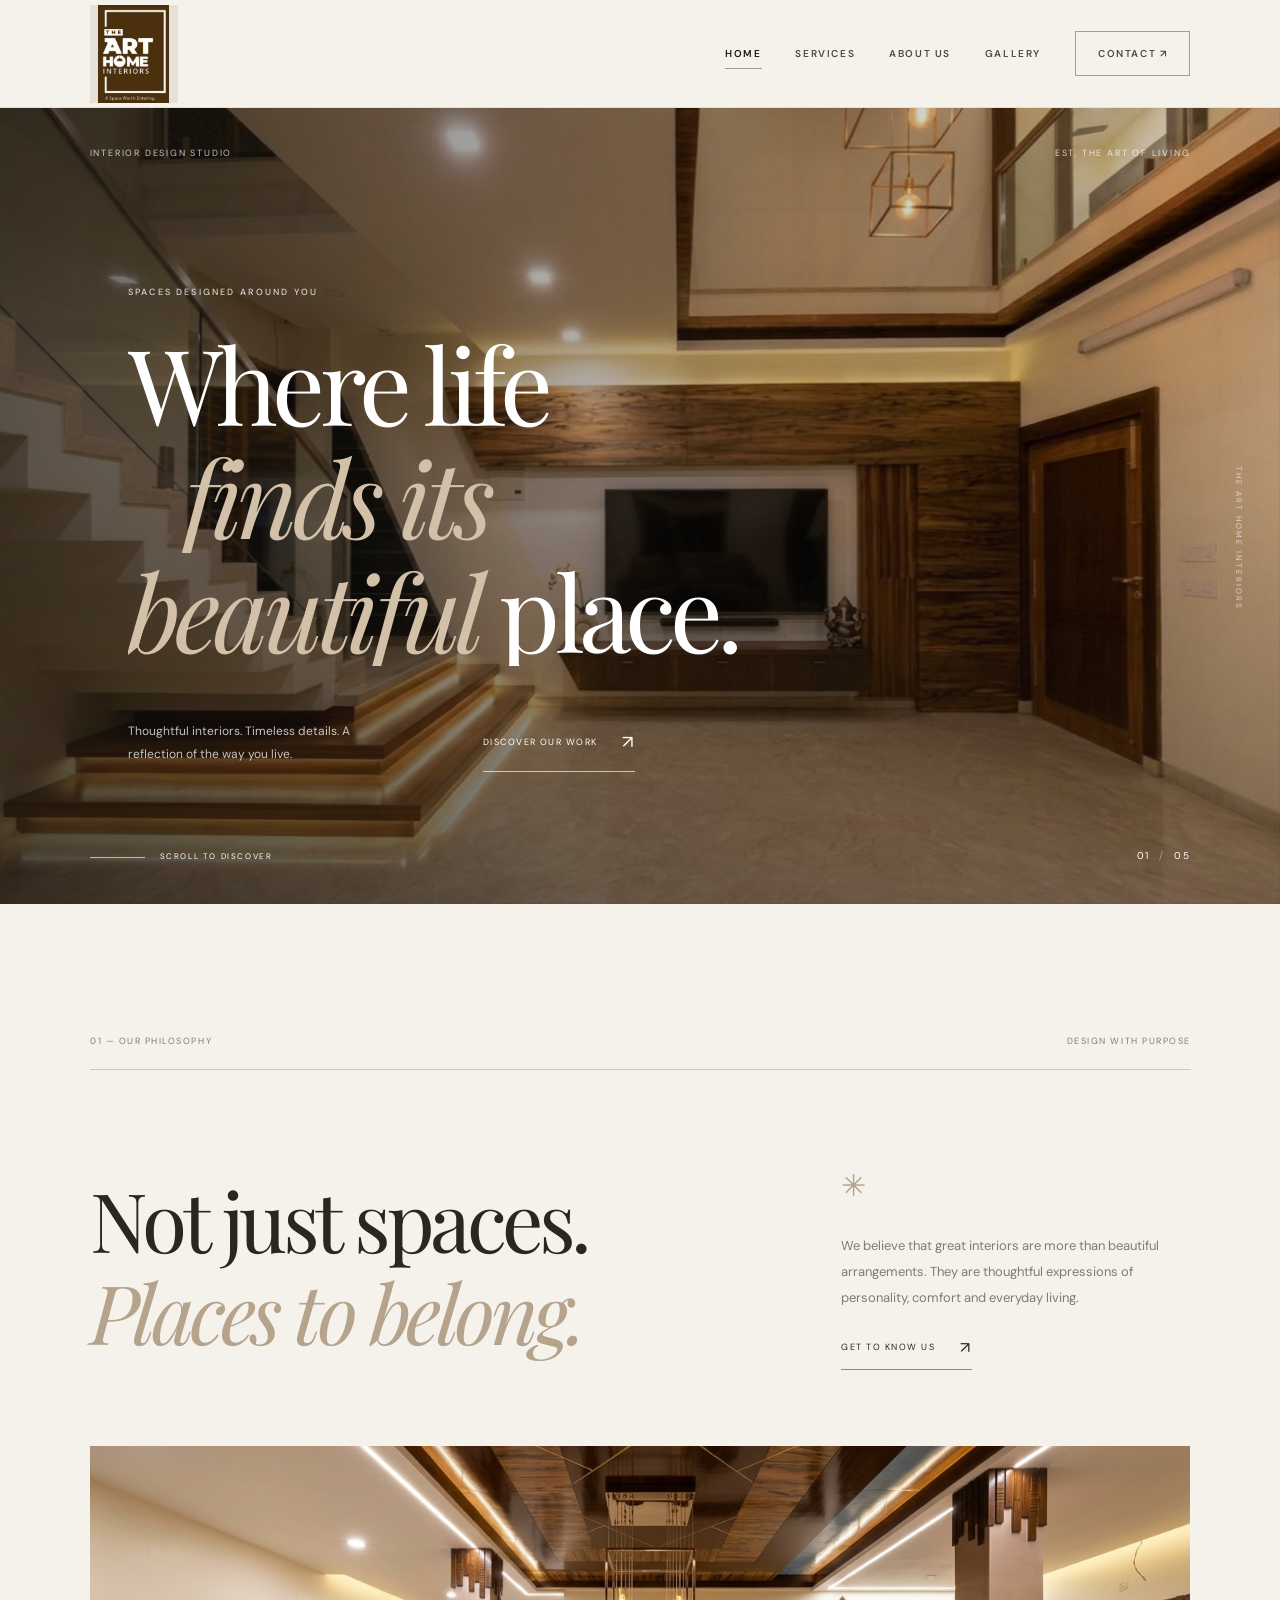
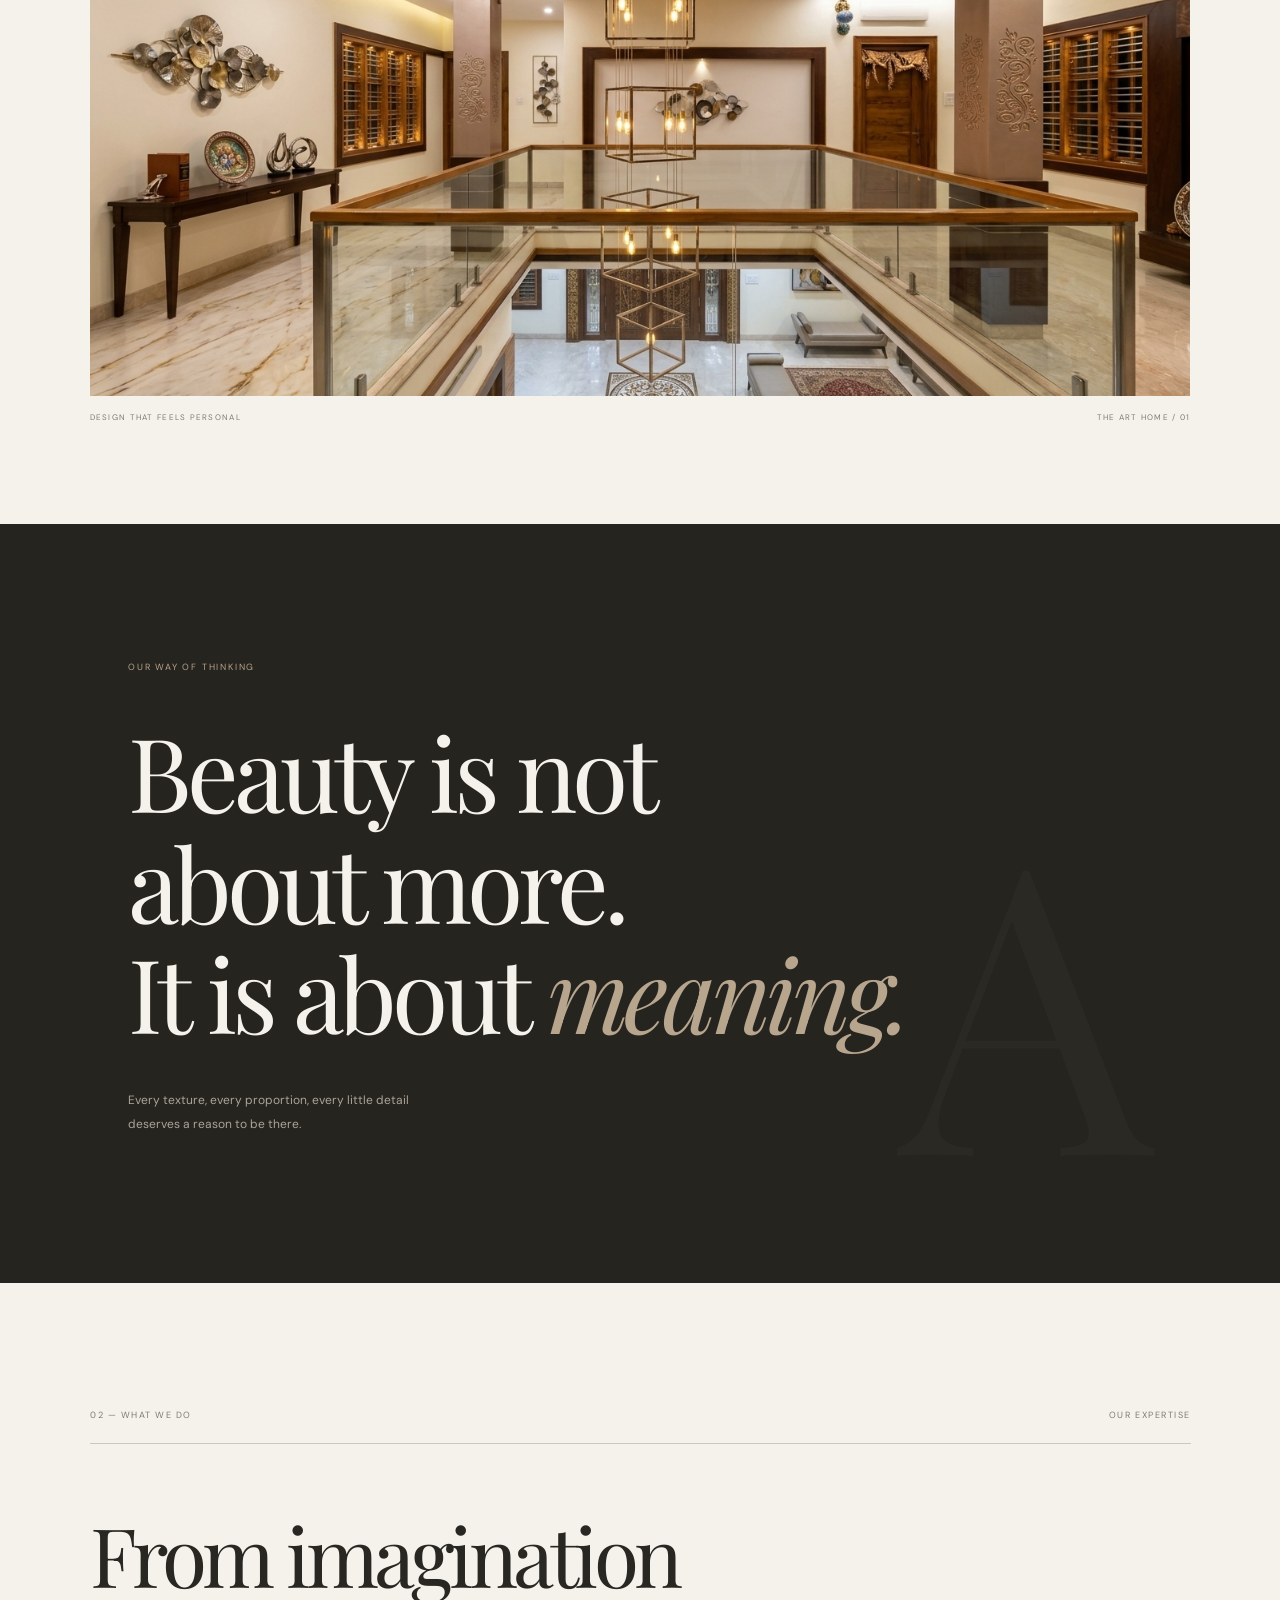
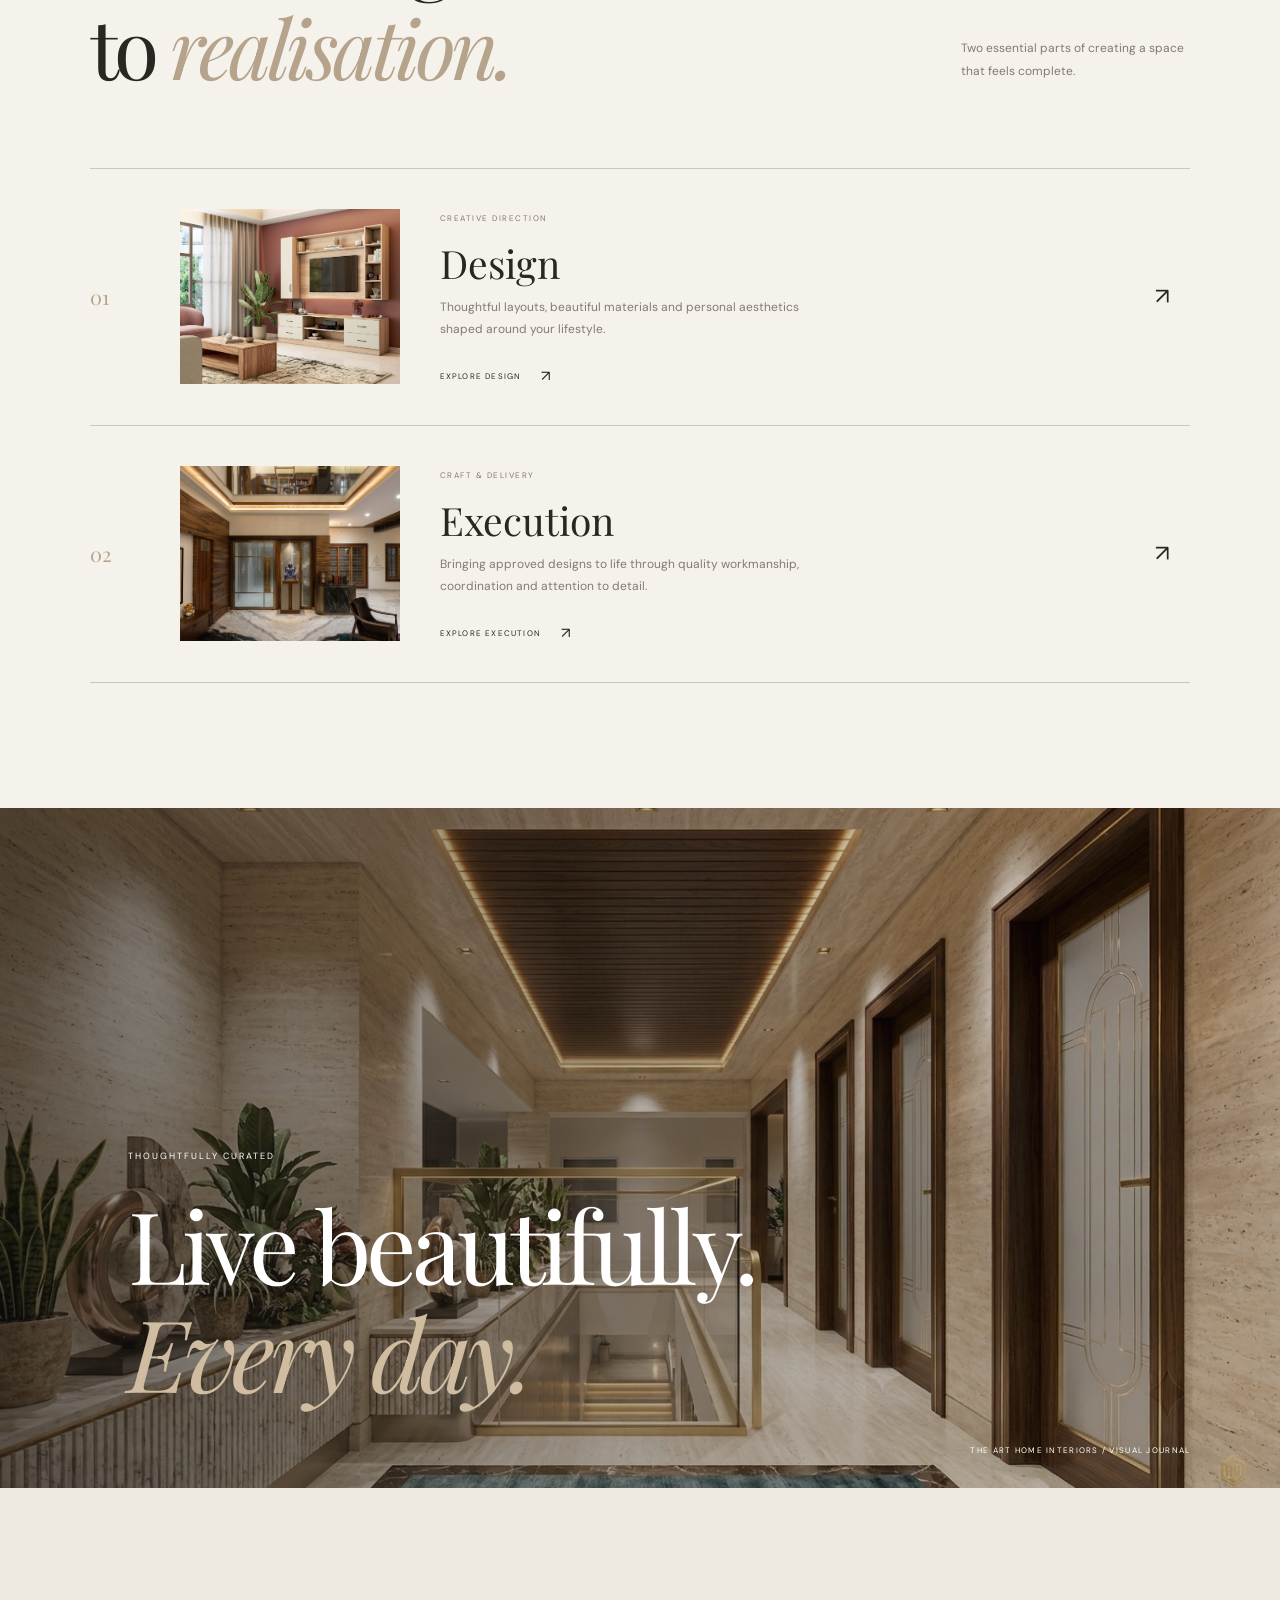
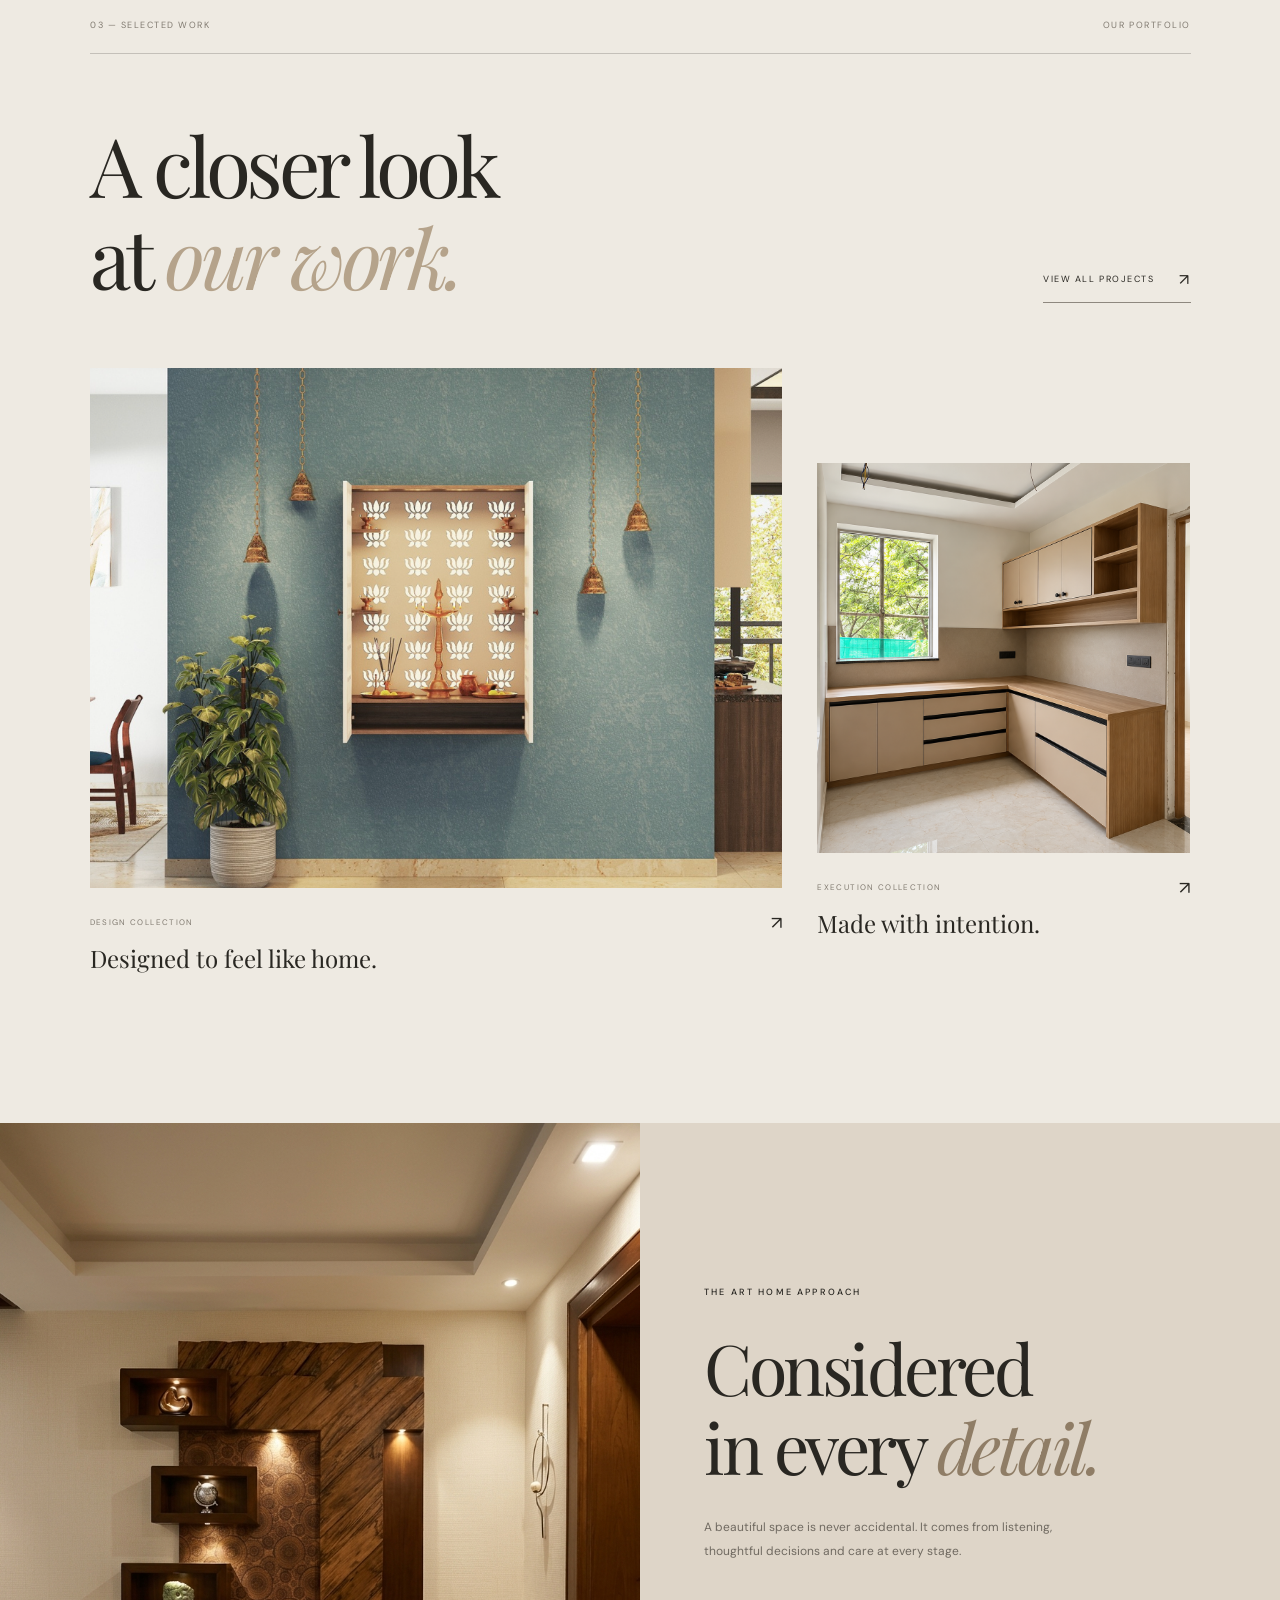
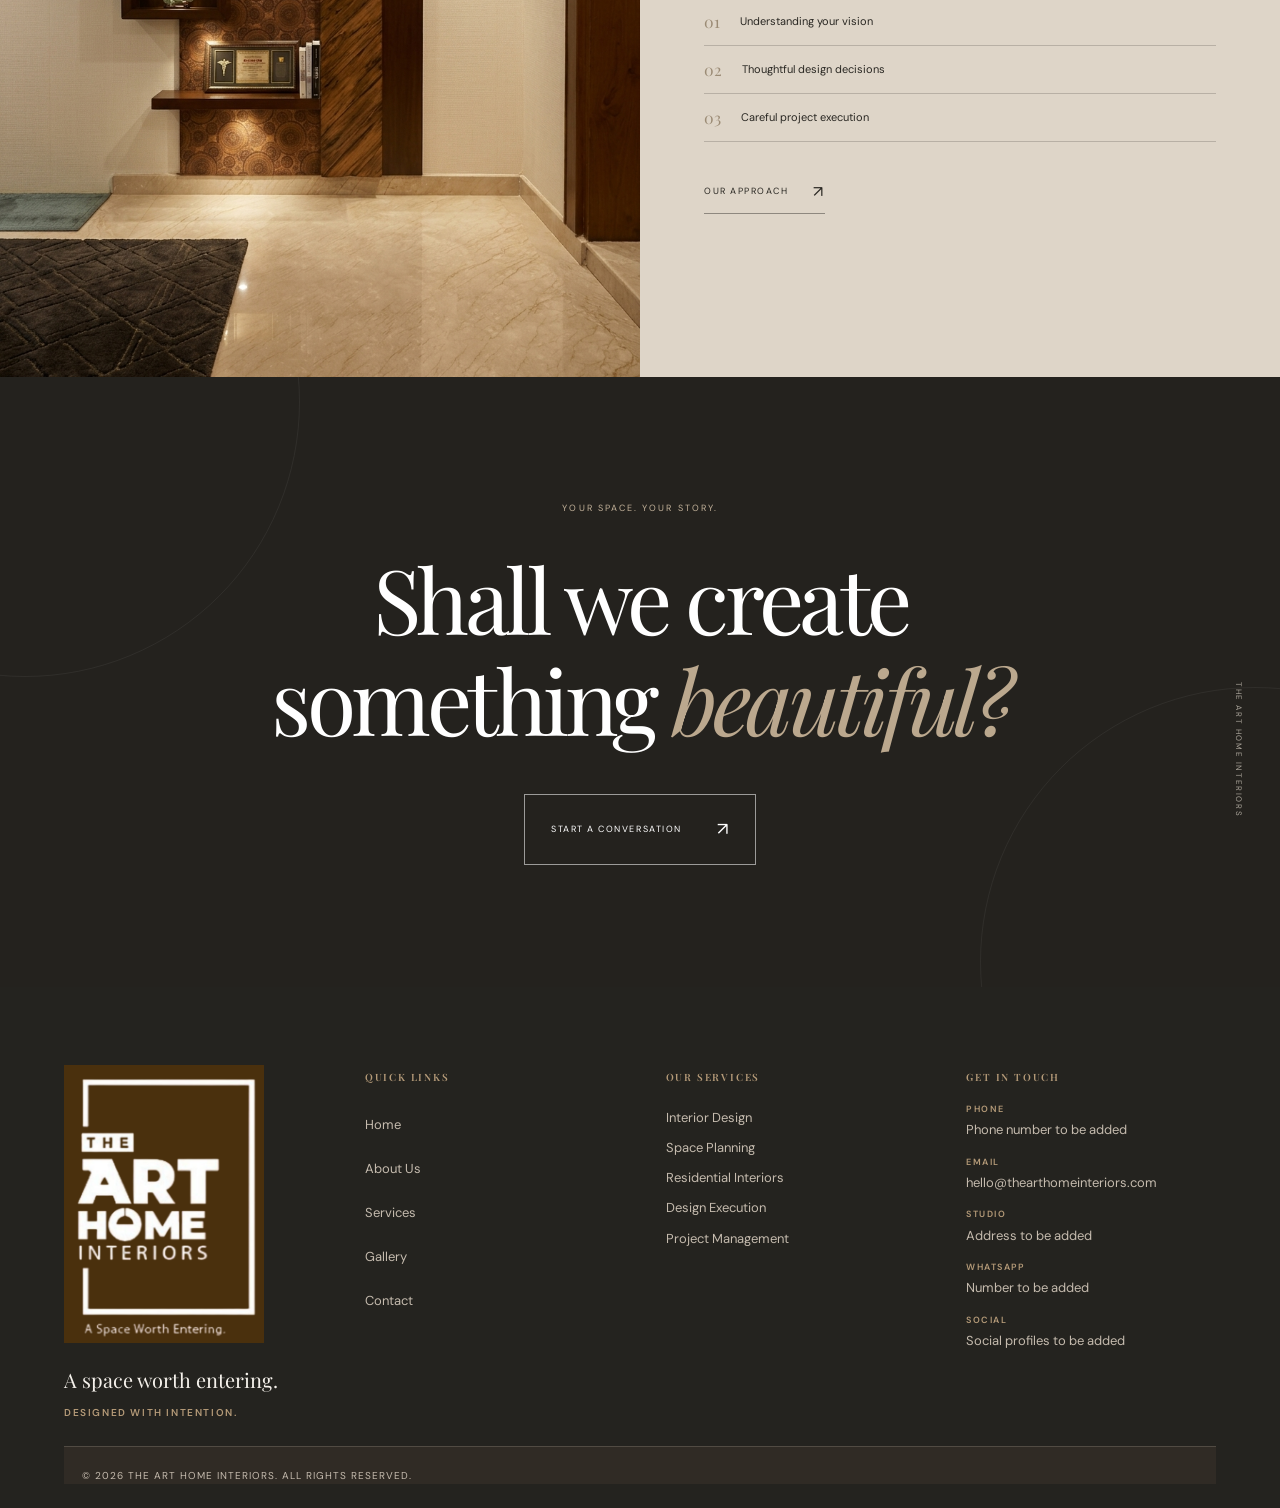
==== commit 051b5702: "home commit" ====
--- a/index.html
+++ b/index.html
@@ -429,7 +429,7 @@
 
                     <div class="project-image luxury-image">
                         <img
-                            src="assets/images/execution-01.jpg"
+                            src="assets/images/execution-03.jpg"
                             alt="Interior execution project"
                             loading="lazy">
                     </div>
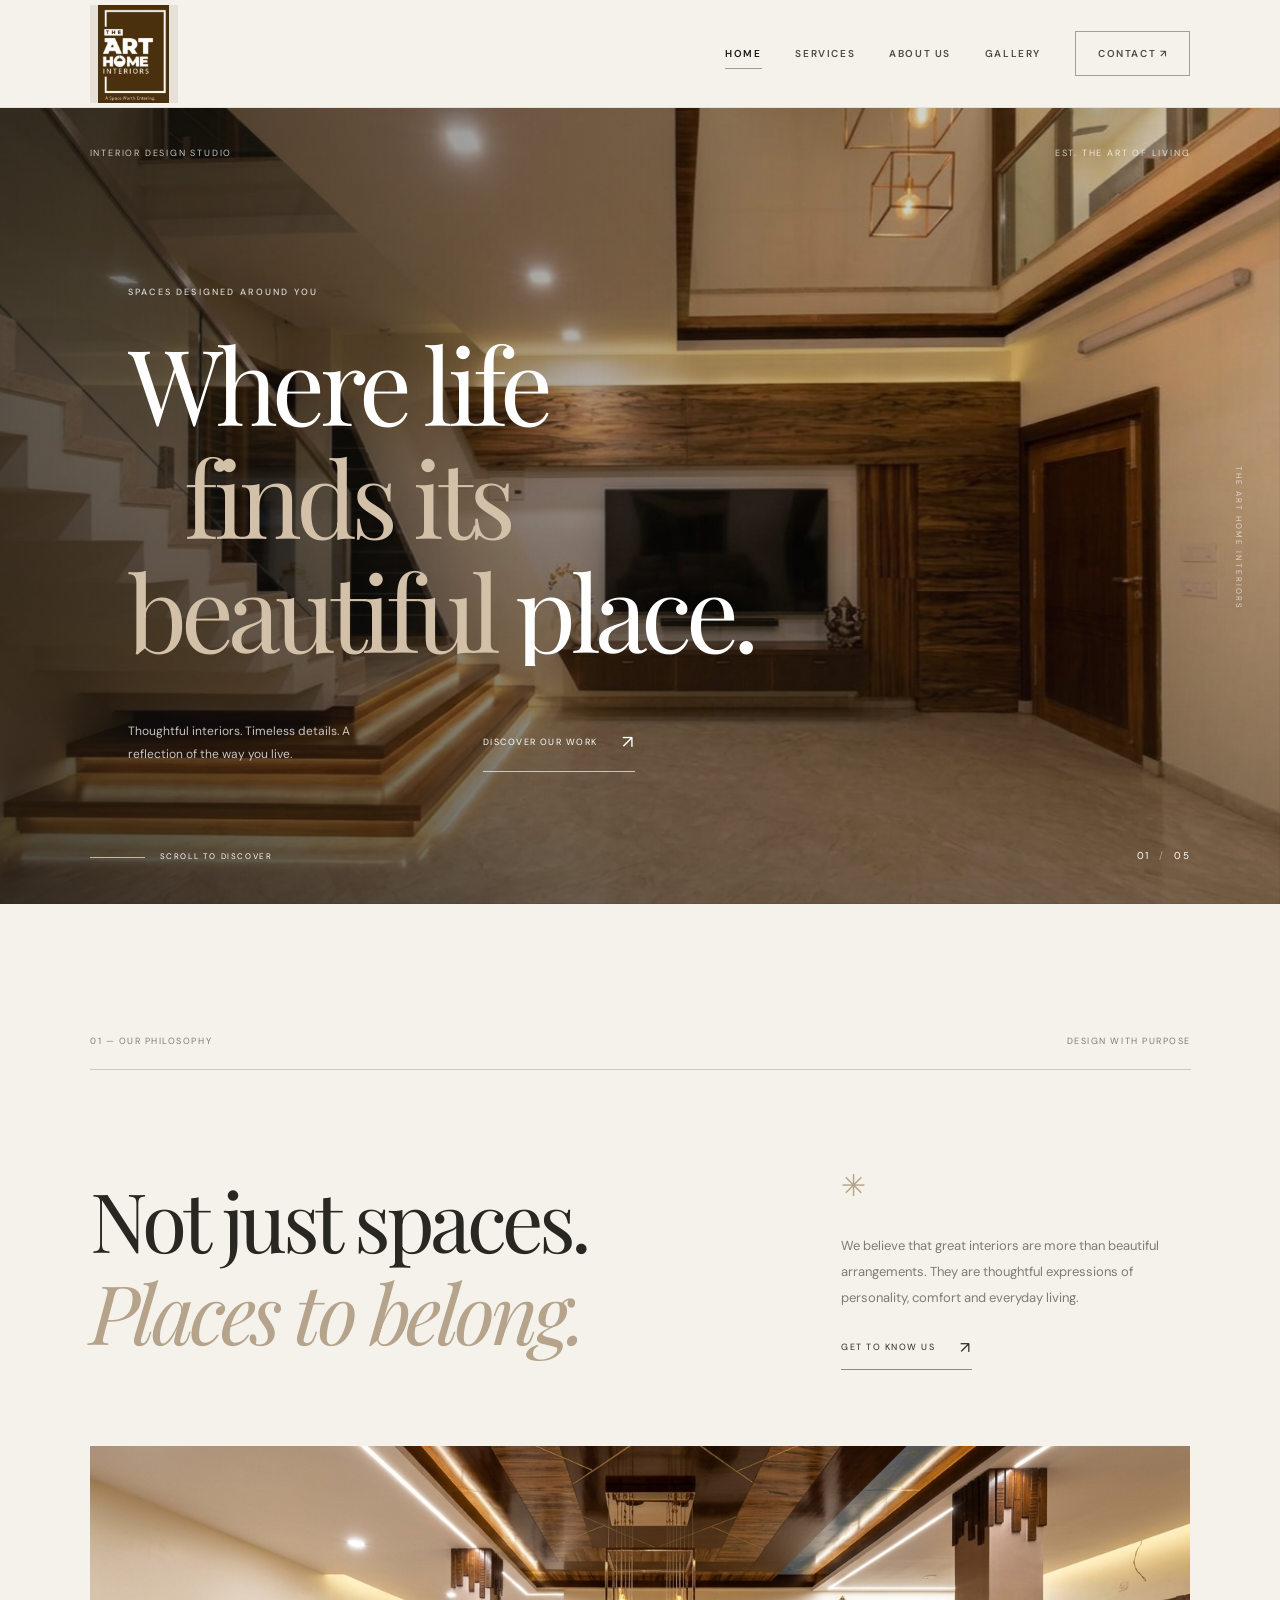
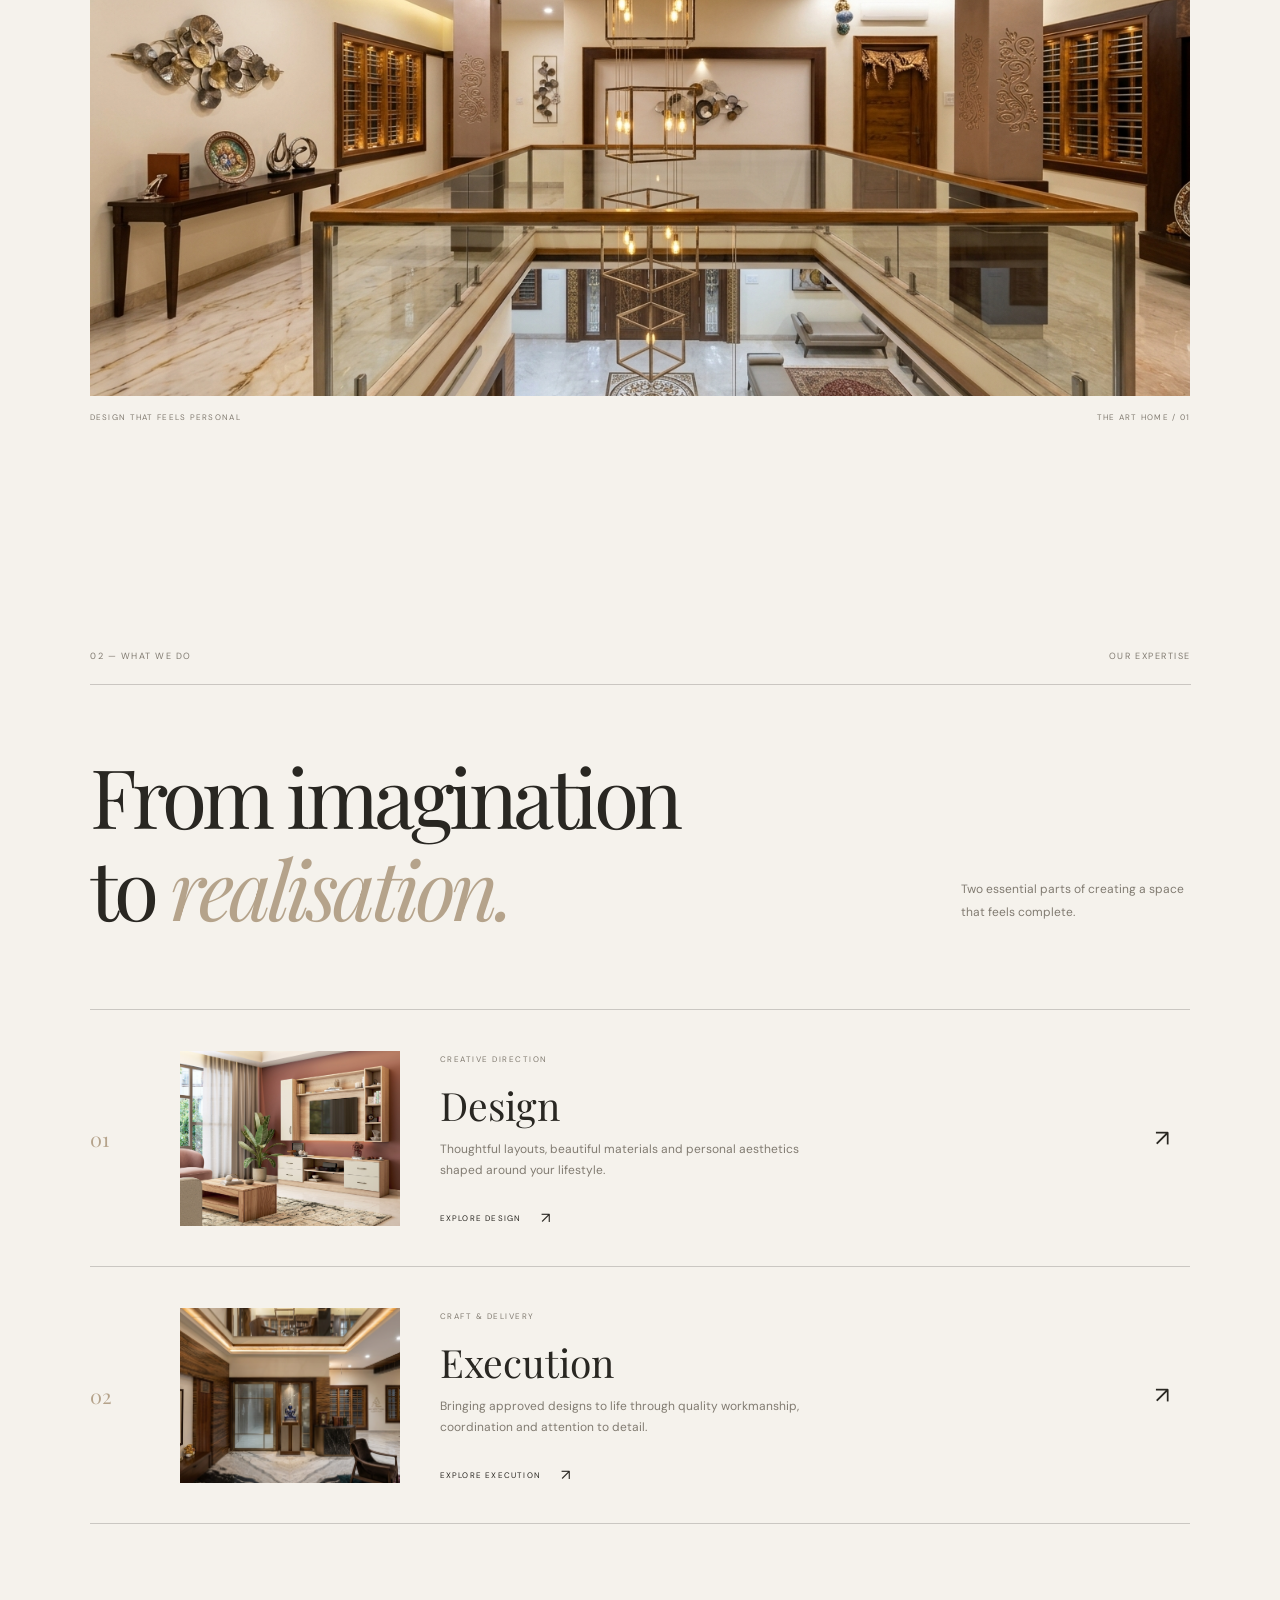
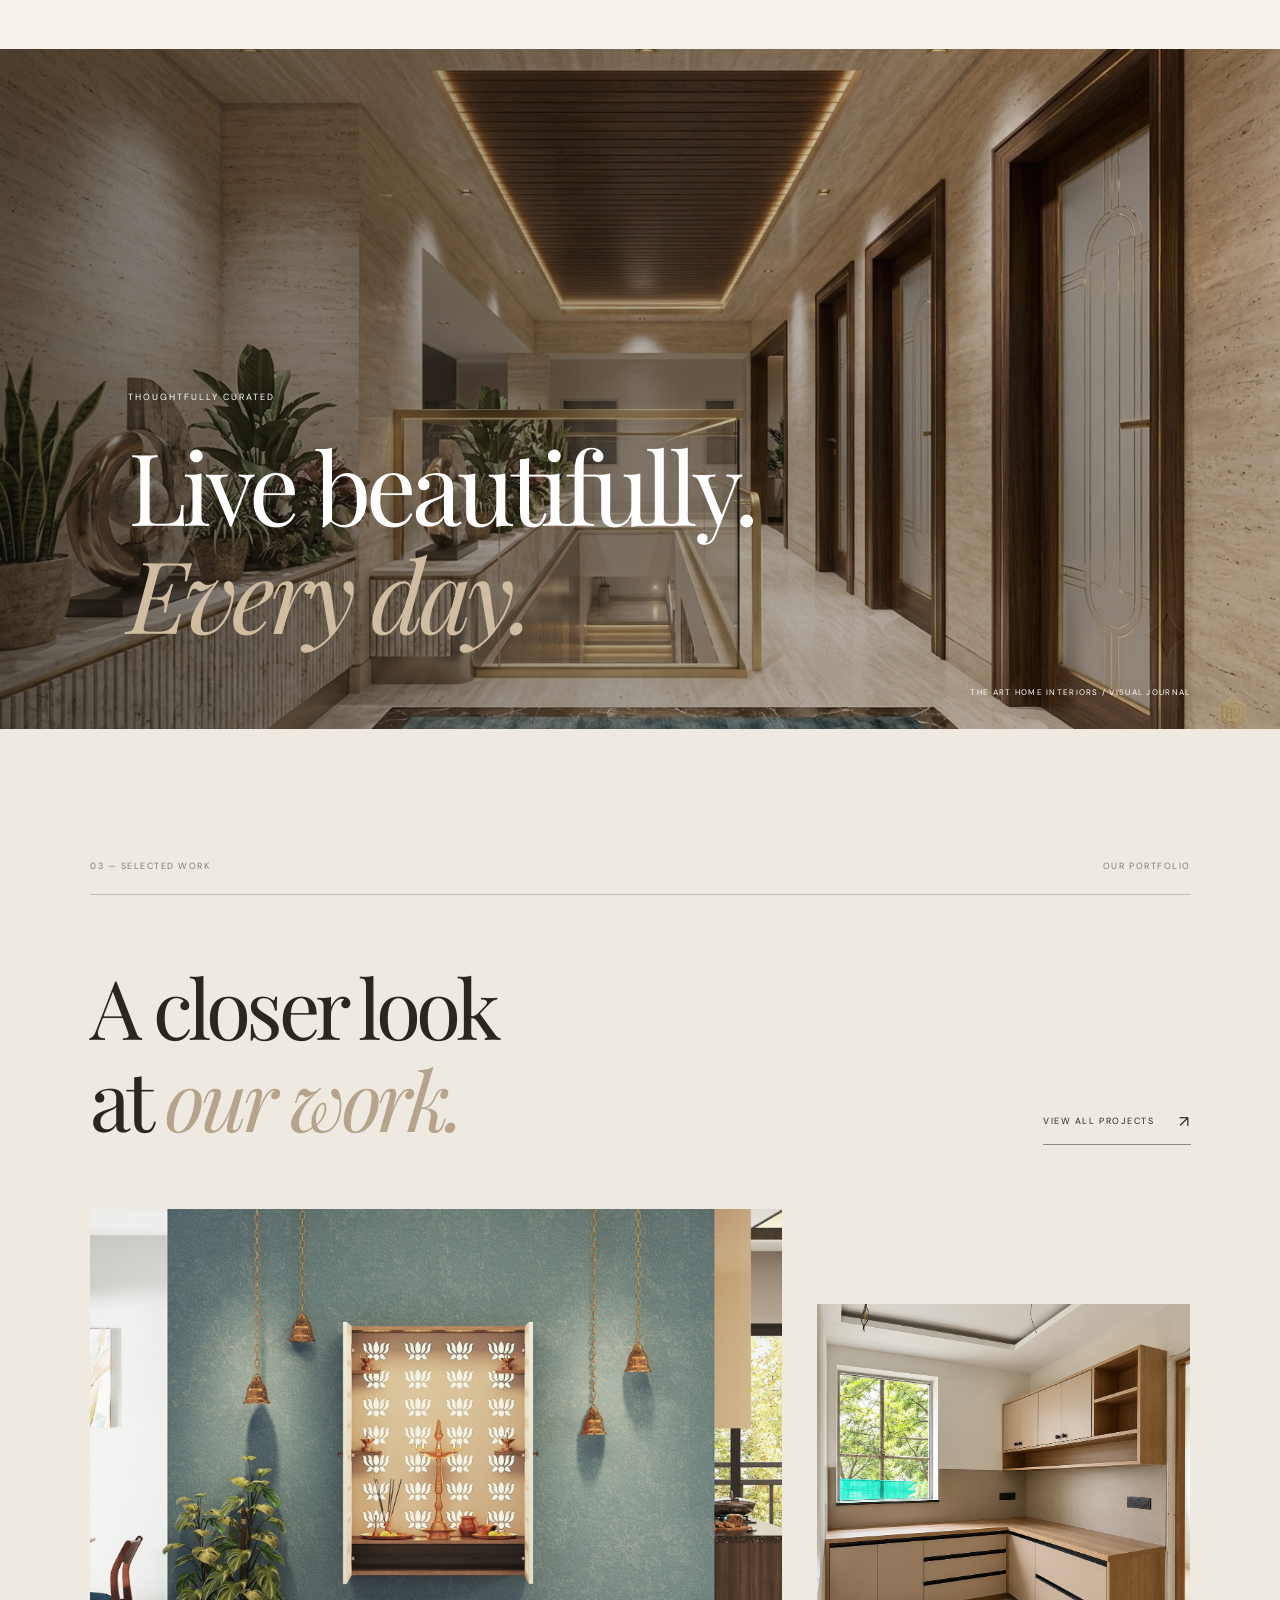
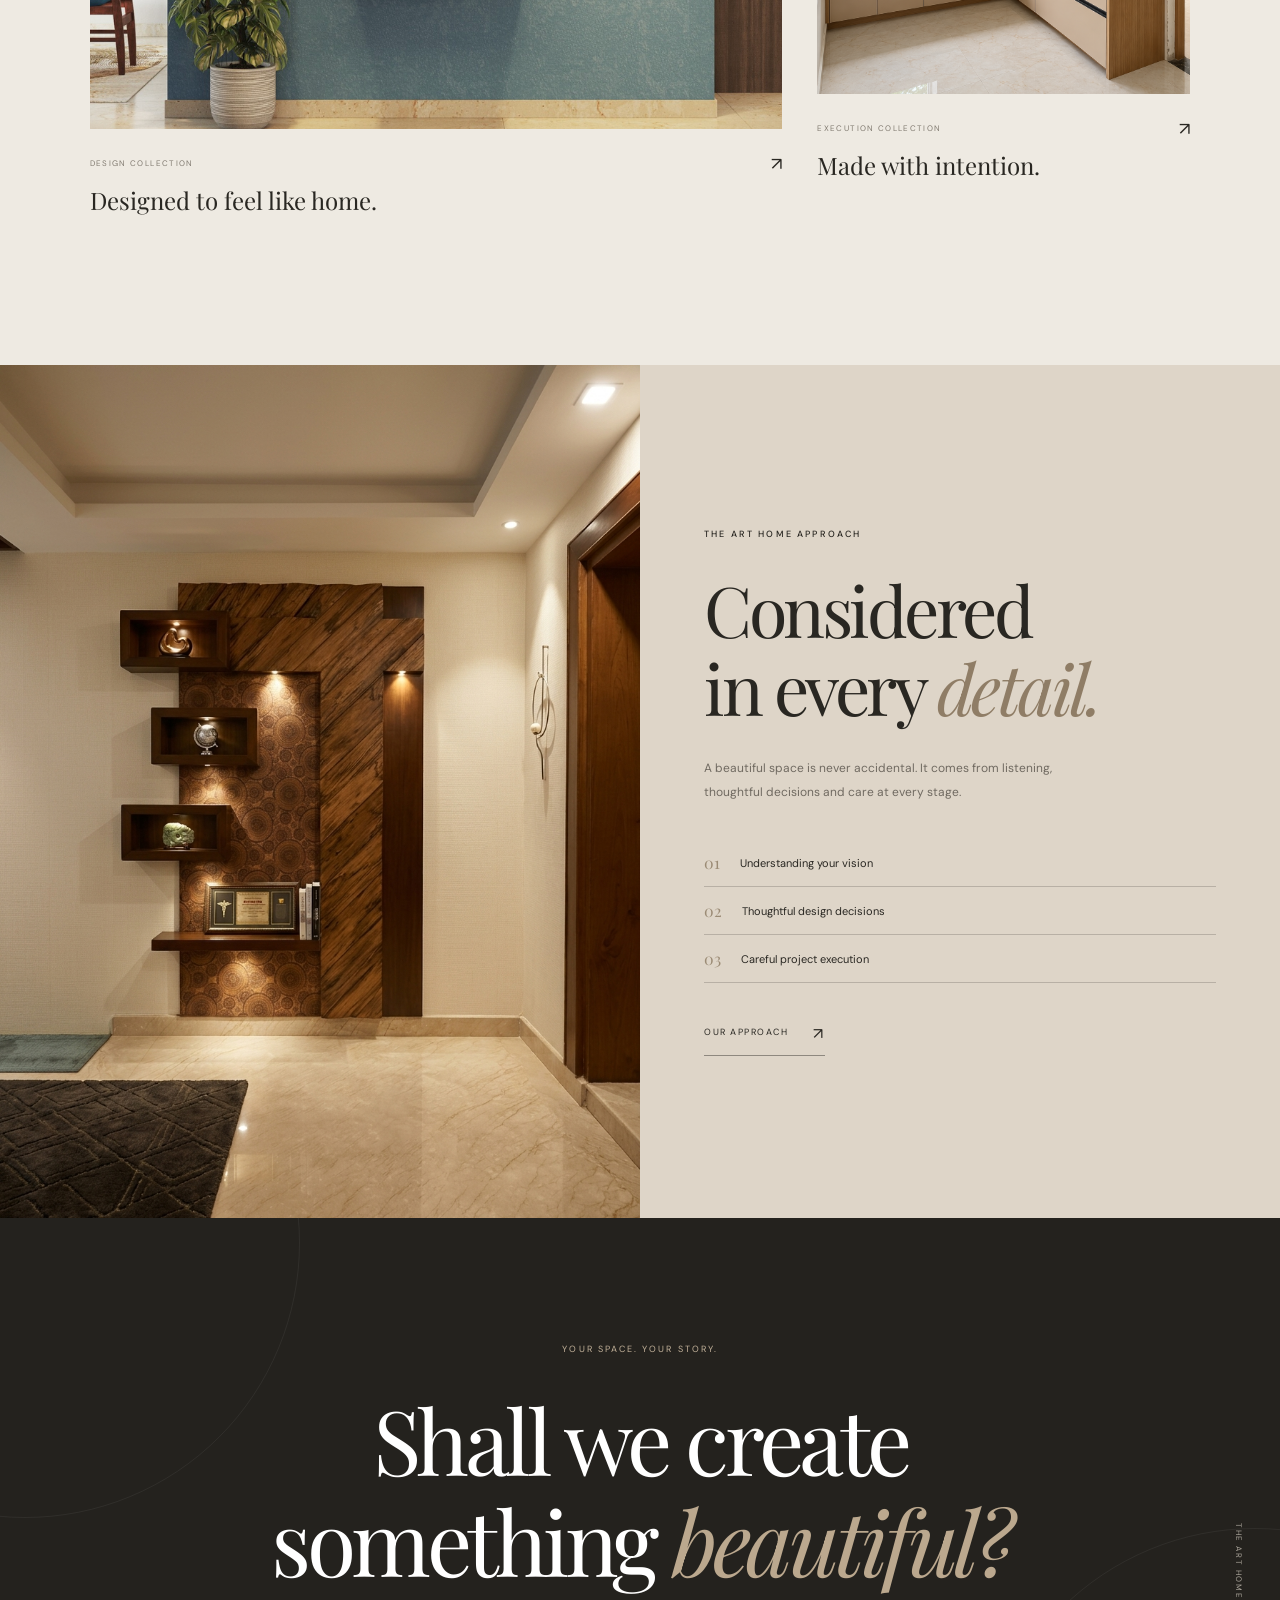
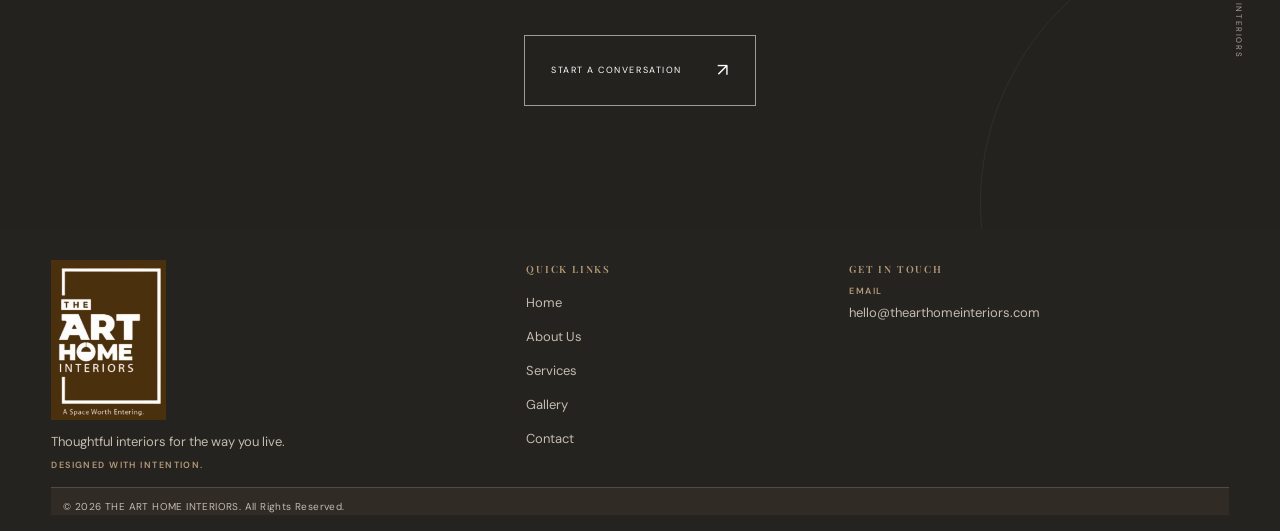
==== commit c7f7ee8b: "Design Changes" ====
--- a/index.html
+++ b/index.html
@@ -95,7 +95,7 @@
                         Where life
                     </span>
 
-                    <span class="hero-line hero-line-italic">
+                    <span class="hero-line hero-line-accent">
                         finds its
                     </span>
 
@@ -207,7 +207,7 @@
              03. BRAND STATEMENT
         ================================== -->
 
-        <section class="home-statement">
+        <!-- <section class="home-statement">
 
             <div class="statement-inner">
 
@@ -231,7 +231,7 @@
 
             </div>
 
-        </section>
+        </section> -->
 
 
         <!-- =================================
--- a/assets/css/design-system.css
+++ b/assets/css/design-system.css
@@ -332,13 +332,14 @@
     width: 100%;
     max-width: 1600px;
     margin-inline: auto;
-    padding: clamp(58px, 6.1vw, 90px) clamp(24px, 5vw, 76px) 24px;
+    padding: 32px clamp(22px, 4vw, 60px) 16px;
 }
 
 .footer-top {
     display: grid;
-    grid-template-columns: repeat(4, minmax(0, 1fr));
-    gap: clamp(30px, 4vw, 60px);
+    grid-template-columns: minmax(0, 1.15fr) minmax(130px, .75fr) minmax(0, 1fr);
+    gap: clamp(22px, 3vw, 42px);
+    align-items: start;
 }
 
 .footer-brand,
@@ -350,35 +351,31 @@
     display: block;
     width: fit-content;
     max-width: 100%;
-    margin-bottom: 22px;
+    margin-bottom: 12px;
     line-height: 0;
 }
 
 .site-footer .footer-logo {
     display: block;
-    width: min(100%, 200px);
-    height: auto;
+    width: auto;
+    height: 160px;
     max-width: 100%;
     object-fit: contain;
     object-position: left center;
-    transition: transform .35s ease;
-}
-
-.site-footer .footer-brand-link:hover .footer-logo {
-    transform: translateY(-2px);
 }
 
 .footer-description {
-    max-width: 24ch;
-    margin: 0 0 10px;
-    color: var(--footer-ivory);
-    font: 400 20px/1.45 var(--serif);
+    max-width: 34ch;
+    margin: 0 0 5px;
+    color: var(--footer-secondary);
+    font-size: 13px;
+    line-height: 1.55;
 }
 
 .footer-tagline {
     margin: 0;
     color: var(--footer-gold);
-    font-size: 10px;
+    font-size: 9px;
     font-weight: 600;
     letter-spacing: .16em;
     line-height: 1.7;
@@ -386,7 +383,7 @@
 }
 
 .footer-heading {
-    margin: 5px 0 18px;
+    margin: 2px 0 8px;
     color: var(--footer-gold);
     font-size: 10px;
     font-weight: 600;
@@ -395,8 +392,7 @@
     text-transform: uppercase;
 }
 
-.footer-link-list,
-.footer-service-list {
+.footer-link-list {
     margin: 0;
     padding: 0;
     list-style: none;
@@ -406,7 +402,7 @@
     position: relative;
     display: inline-flex;
     align-items: center;
-    min-height: 44px;
+    min-height: 34px;
     max-width: 100%;
     color: var(--footer-secondary);
     font-size: 13px;
@@ -431,7 +427,7 @@
 
 .footer-link-list a:hover,
 .footer-link-list a:focus-visible {
-    color: var(--footer-ivory);
+    color: var(--footer-gold);
 }
 
 .footer-link-list a:hover::after,
@@ -445,14 +441,6 @@
     outline-offset: 4px;
 }
 
-.footer-service-list li {
-    padding: 5px 0;
-    color: var(--footer-secondary);
-    font-size: 13px;
-    line-height: 1.55;
-    overflow-wrap: anywhere;
-}
-
 .footer-contact-details {
     margin: 0;
     font-style: normal;
@@ -461,7 +449,7 @@
 .footer-contact-details p {
     display: grid;
     gap: 4px;
-    margin: 0 0 15px;
+    margin: 0;
     min-width: 0;
 }
 
@@ -474,7 +462,6 @@
     text-transform: uppercase;
 }
 
-.footer-contact-details .footer-placeholder,
 .footer-contact-details a {
     color: var(--footer-secondary);
     font-size: 13px;
@@ -505,7 +492,7 @@
 
 .footer-contact-details a:hover,
 .footer-contact-details a:focus-visible {
-    color: var(--footer-ivory);
+    color: var(--footer-gold);
 }
 
 .footer-contact-details a:hover::after,
@@ -520,9 +507,9 @@
 
 .footer-bottom {
     display: flex;
-    justify-content: space-between;
-    margin-top: 25px;
-    padding: 20px 18px 0;
+    justify-content: flex-start;
+    margin-top: 14px;
+    padding: 10px 12px 0;
     border-top: 1px solid rgba(197, 187, 174, .22);
     background: var(--footer-brown);
 }
@@ -531,29 +518,25 @@
     margin: 0;
     color: var(--footer-secondary);
     font-size: 10px;
-    letter-spacing: .1em;
+    letter-spacing: .04em;
     line-height: 1.7;
 }
 
 @media (max-width: 1100px) {
     .footer-top {
         grid-template-columns: repeat(2, minmax(0, 1fr));
-        gap: 38px 44px;
-    }
-
-    .site-footer .footer-logo {
-        width: min(100%, 190px);
+        gap: 26px 36px;
     }
 }
 
 @media (max-width: 600px) {
     .footer-inner {
-        padding: 54px 24px 22px;
+        padding: 26px 20px 14px;
     }
 
     .footer-top {
         grid-template-columns: minmax(0, 1fr);
-        gap: 28px;
+        gap: 20px;
     }
 
     .footer-brand {
@@ -563,10 +546,11 @@
     .footer-brand-link {
         width: fit-content;
         margin-inline: auto;
+        margin-bottom: 9px;
     }
 
     .site-footer .footer-logo {
-        width: clamp(154px, 45vw, 184px);
+        height: 132px;
         object-position: center;
     }
 
@@ -574,15 +558,23 @@
         margin-inline: auto;
     }
 
+    .footer-heading {
+        margin-bottom: 5px;
+    }
+
+    .footer-link-list a {
+        min-height: 40px;
+    }
+
     .footer-bottom {
         justify-content: center;
-        padding-inline: 0;
+        margin-top: 12px;
+        padding-inline: 6px;
         text-align: center;
     }
 }
 
 @media (prefers-reduced-motion: reduce) {
-    .site-footer .footer-logo,
     .footer-link-list a,
     .footer-link-list a::after,
     .footer-contact-details a,
--- a/assets/css/home.css
+++ b/assets/css/home.css
@@ -186,14 +186,14 @@
     animation-delay: .6s;
 }
 
-.hero-line-italic {
+.hero-line-accent {
     padding-left: 9%;
-    font-style: italic;
     color: #d2c1a8;
 }
 
 .hero-heading em {
     font-weight: 400;
+    font-style: normal;
     color: #d2c1a8;
 }
 
@@ -947,7 +947,7 @@
         font-size: clamp(48px,11.5vw,70px);
     }
 
-    .hero-line-italic {
+    .hero-line-accent {
         padding-left: 5%;
     }
 
--- a/assets/css/luxury-experience.css
+++ b/assets/css/luxury-experience.css
@@ -32,55 +32,6 @@
 .site-header .header-cta {
   position: relative;
   z-index: 2;
-}
-
-/* LUXURY CUSTOM CURSOR */
-
-.luxury-cursor-dot,
-.luxury-cursor-ring {
-  position: fixed;
-  top: 0;
-  left: 0;
-  z-index: 10010;
-  pointer-events: none;
-  border-radius: 50%;
-  opacity: 0;
-  transform: translate(-50%, -50%);
-}
-
-.luxury-cursor-dot {
-  width: 6px;
-  height: 6px;
-  background: var(--luxury-gold);
-}
-
-.luxury-cursor-ring {
-  width: 34px;
-  height: 34px;
-  border: 1px solid rgba(180, 154, 120, .8);
-  transition:
-    width .25s ease,
-    height .25s ease,
-    background .25s ease,
-    border-color .25s ease;
-}
-
-.luxury-cursor-ring.is-hovering {
-  width: 54px;
-  height: 54px;
-  background: rgba(180, 154, 120, .10);
-  border-color: var(--luxury-gold);
-}
-
-body.luxury-cursor-enabled,
-body.luxury-cursor-enabled a,
-body.luxury-cursor-enabled button {
-  cursor: none !important;
-}
-
-.luxury-cursor-dot.is-visible,
-.luxury-cursor-ring.is-visible {
-  opacity: 1;
 }
 
 /* PAGE TRANSITION */
@@ -231,21 +182,6 @@
   font-style: italic;
 }
 
-/* MOBILE AND TABLET */
-
-@media (hover: none), (pointer: coarse), (max-width: 900px) {
-  .luxury-cursor-dot,
-  .luxury-cursor-ring {
-    display: none !important;
-  }
-
-  body.luxury-cursor-enabled,
-  body.luxury-cursor-enabled a,
-  body.luxury-cursor-enabled button {
-    cursor: auto !important;
-  }
-}
-
 /* REDUCED MOTION */
 
 @media (prefers-reduced-motion: reduce) {
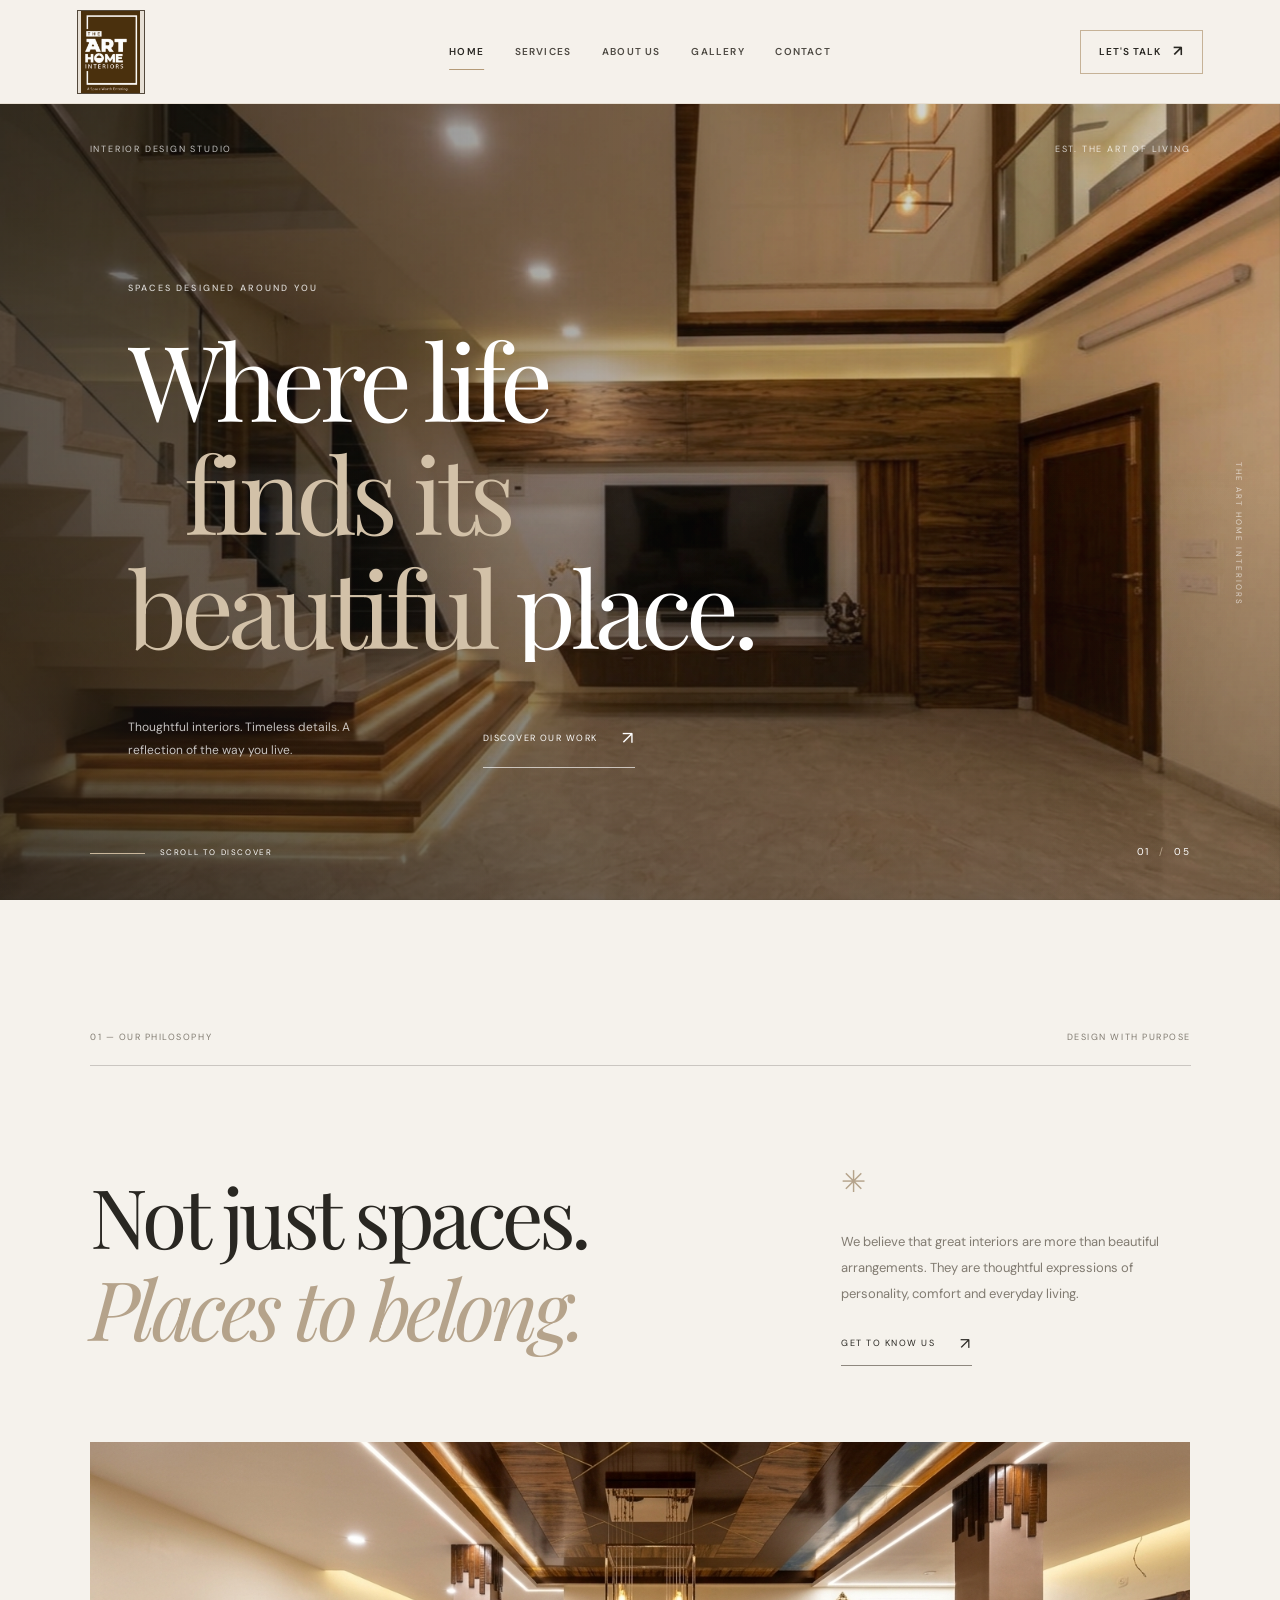
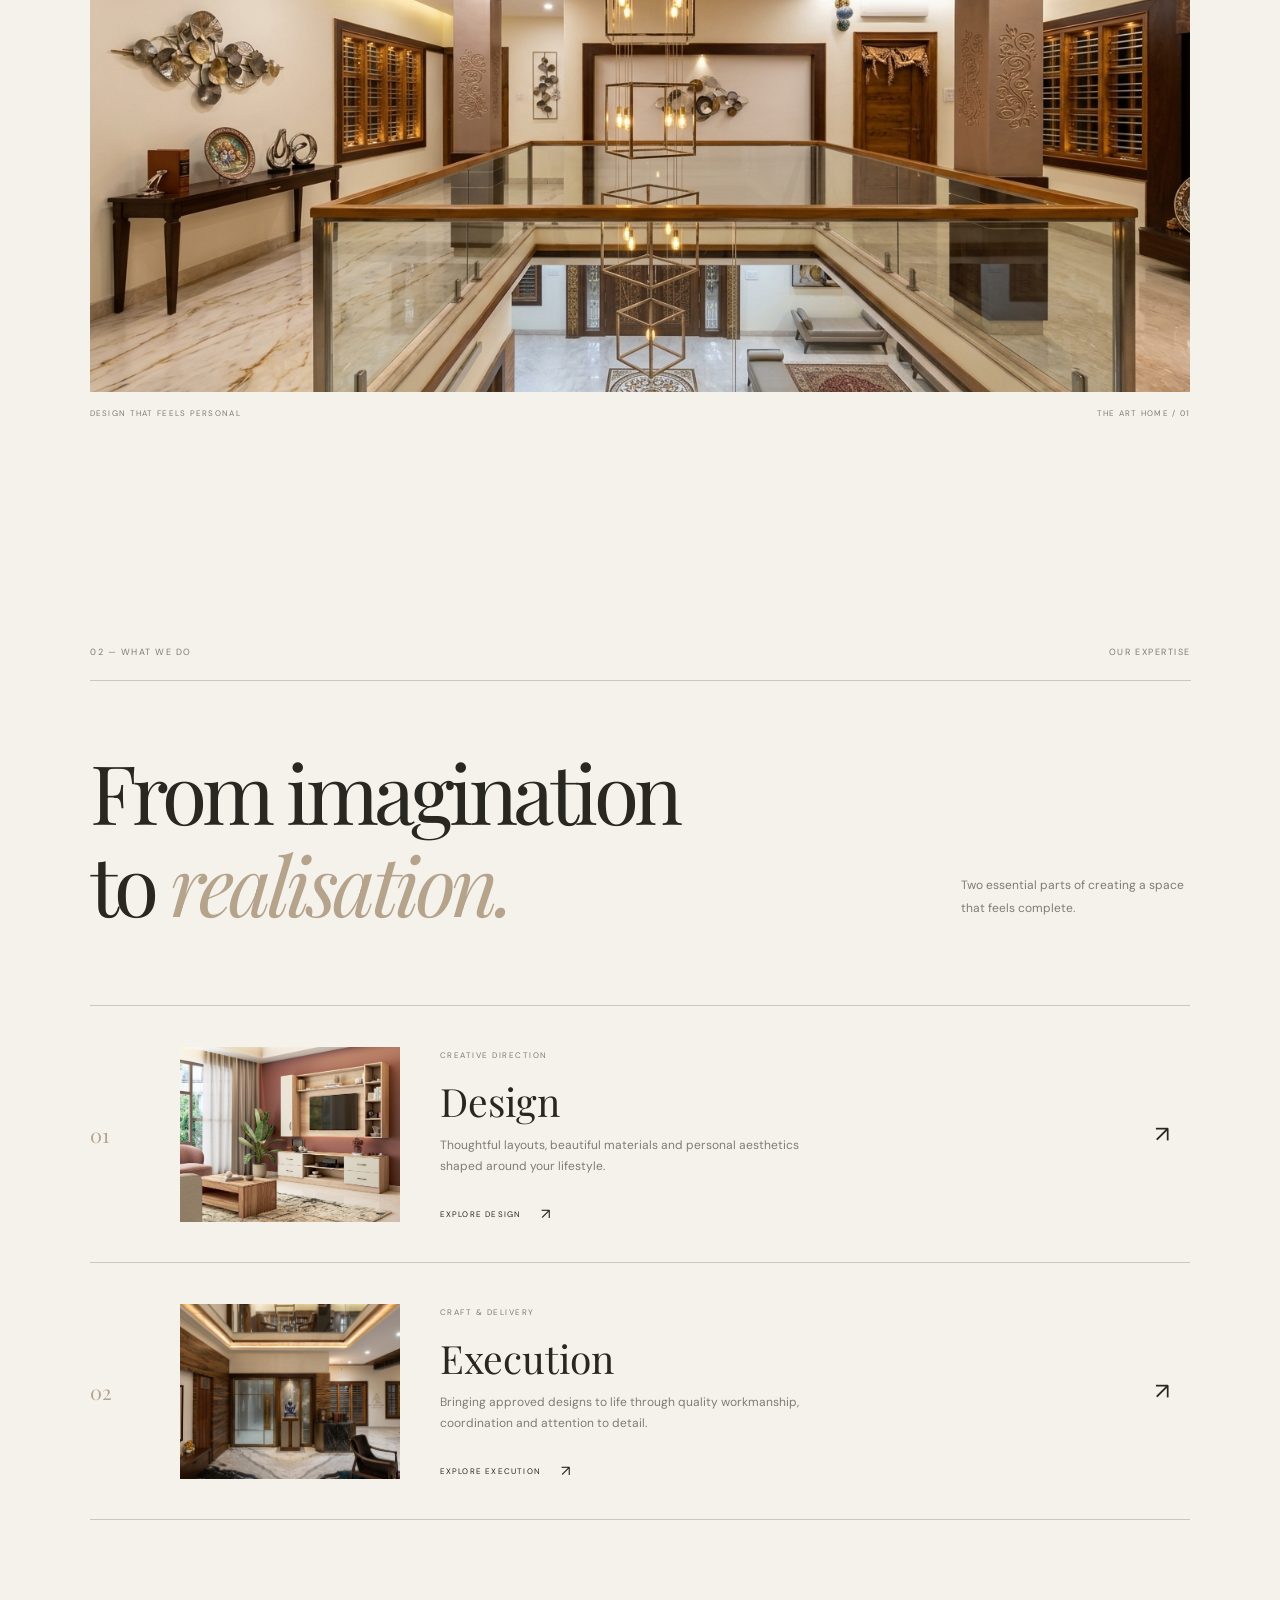
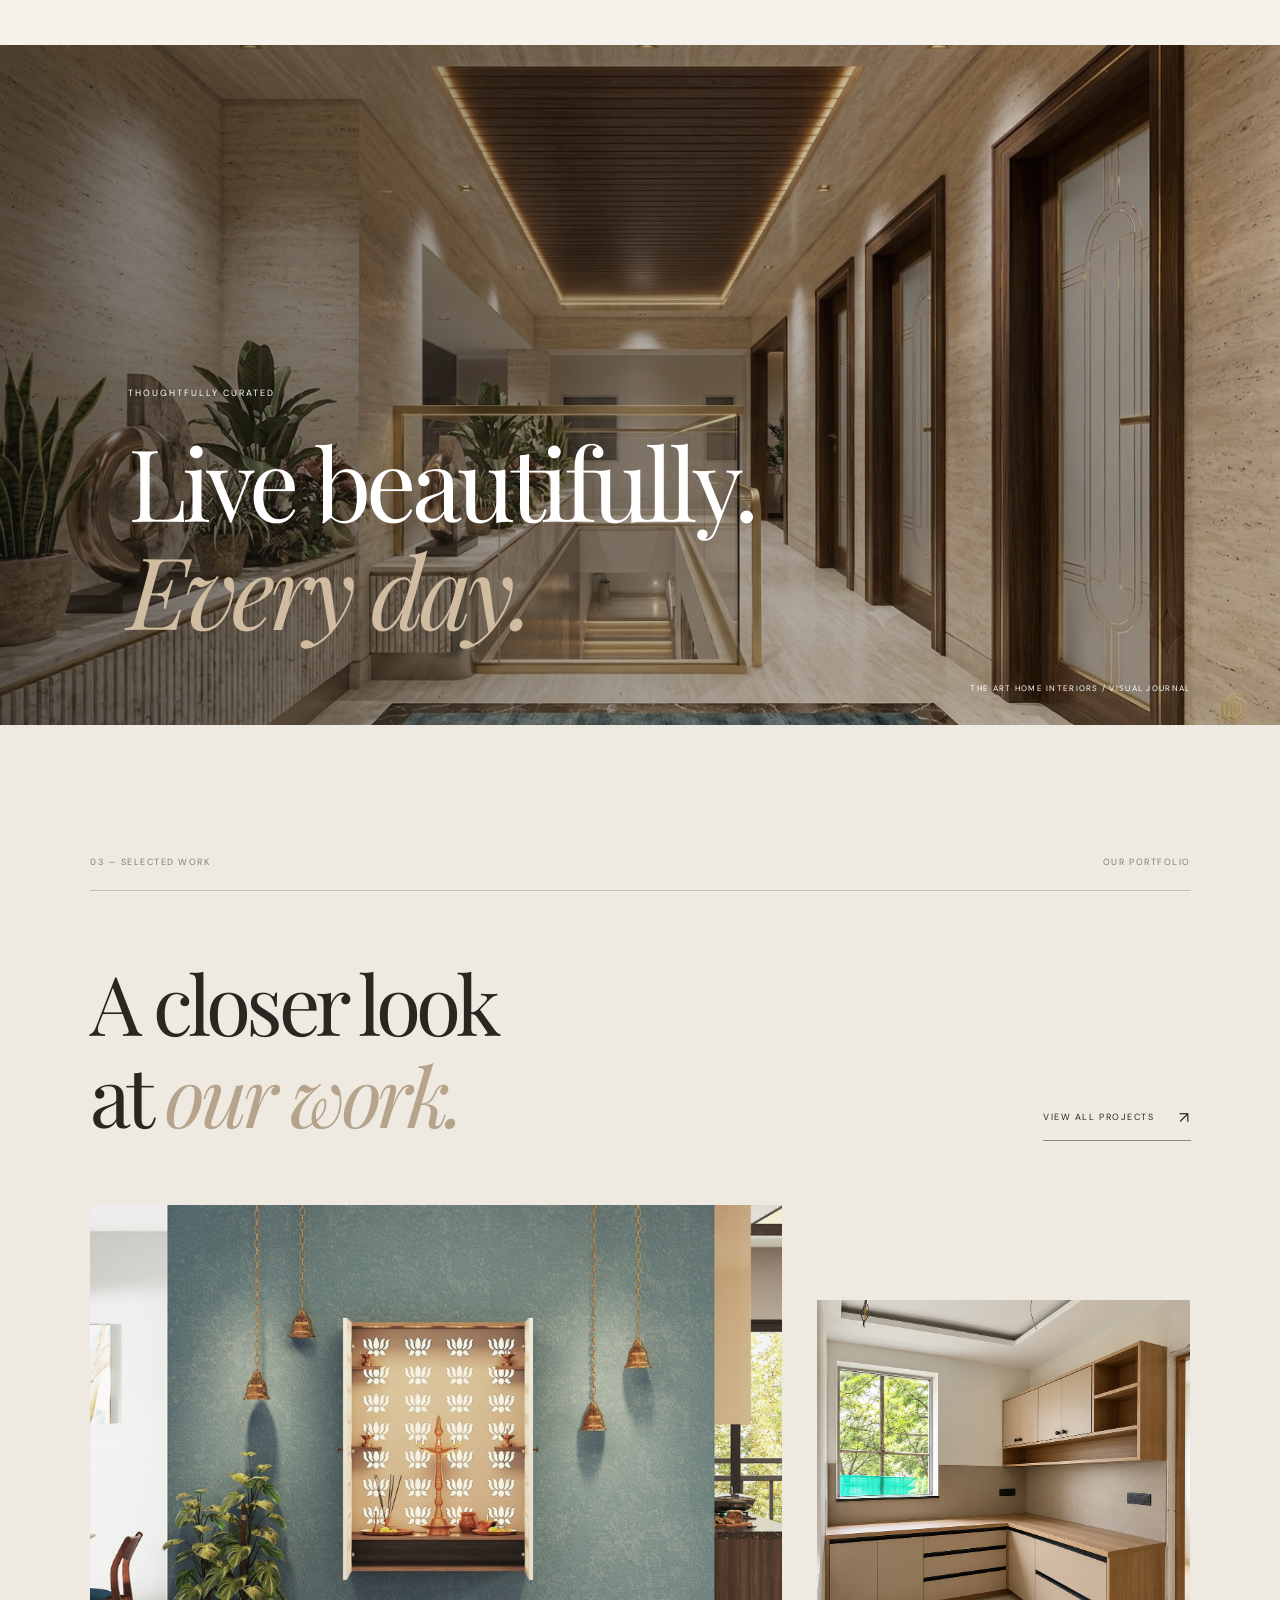
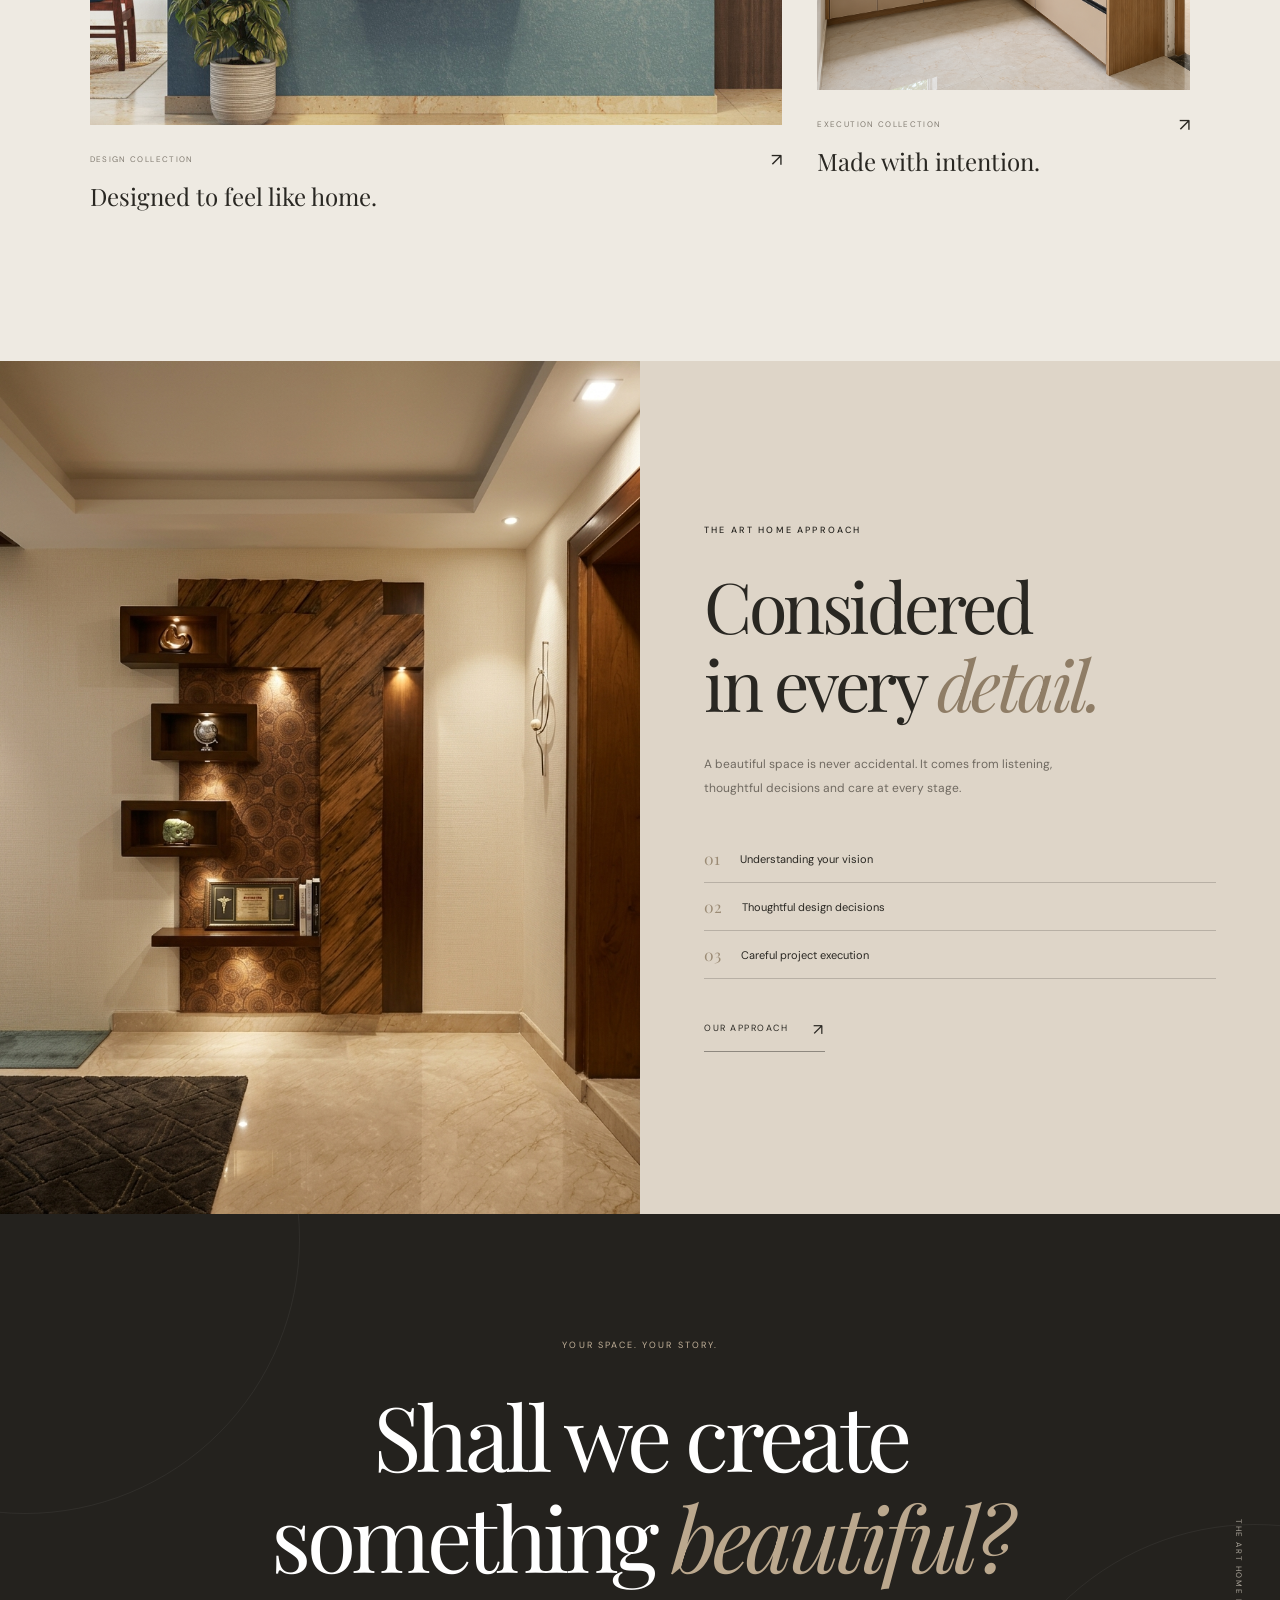
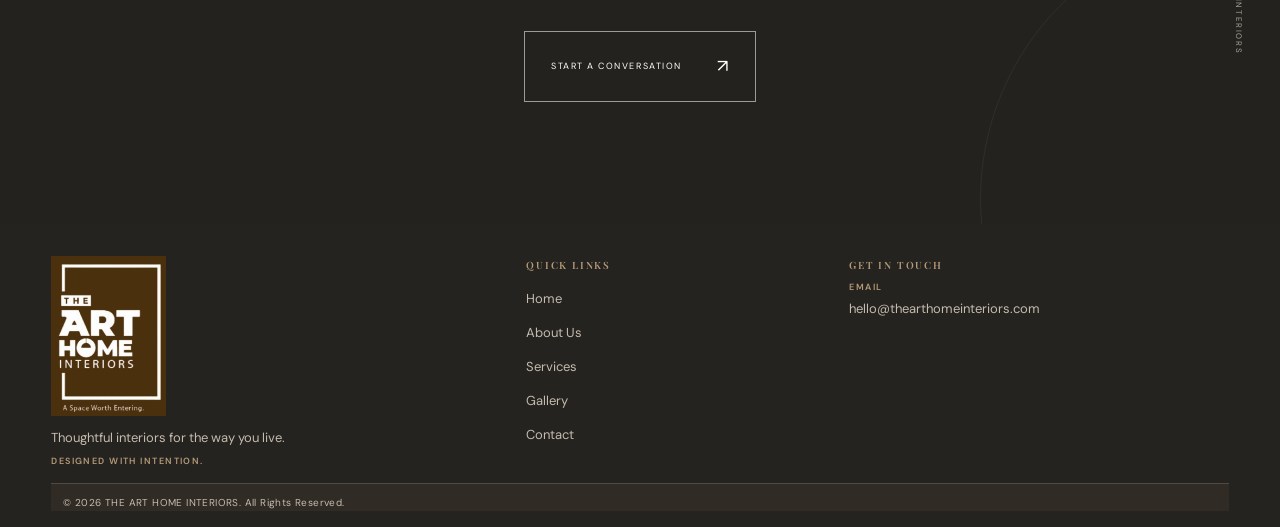
==== commit 062e55fb: "NavBar Update" ====
--- a/index.html
+++ b/index.html
@@ -37,29 +37,7 @@
 
     <!-- HEADER -->
 
-    <header class="site-header">
-
-        <a class="brand" href="index.html">
-            <img src="assets/images/logo.png"
-                alt="The Art Home Interiors">
-        </a>
-
-        <button class="menu-toggle"
-            aria-label="Toggle navigation"
-            aria-expanded="false">
-            <span></span>
-            <span></span>
-        </button>
-
-        <nav class="main-nav" aria-label="Main navigation">
-            <a class="active" href="index.html">Home</a>
-            <a href="services.html">Services</a>
-            <a href="about.html">About us</a>
-            <a href="gallery.html">Gallery</a>
-            <a class="nav-contact" href="contact.html">Contact ↗</a>
-        </nav>
-
-    </header>
+    <div id="site-header"></div>
 
 
     <main>
--- a/assets/css/responsive-polish.css
+++ b/assets/css/responsive-polish.css
@@ -61,57 +61,8 @@
   color: #fff;
 }
 
-/* SMOOTHER SHARED NAVIGATION */
-
-.site-header {
-  transition:
-    background .4s var(--polish-transition),
-    box-shadow .4s var(--polish-transition),
-    padding .4s var(--polish-transition),
-    backdrop-filter .4s ease;
-}
-
-.site-header.scrolled {
-  background: rgba(245, 241, 235, .88);
-  backdrop-filter: blur(16px);
-  -webkit-backdrop-filter: blur(16px);
-  box-shadow: 0 8px 35px rgba(35, 30, 22, .06);
-}
-
-.site-header a,
-.site-header button {
-  transition:
-    color .3s ease,
-    opacity .3s ease,
-    transform .3s ease;
-}
-
-.main-nav a {
-  position: relative;
-}
-
-.main-nav a::after {
-  content: "";
-  position: absolute;
-  left: 0;
-  bottom: -7px;
-  width: 100%;
-  height: 1px;
-  background: currentColor;
-  transform: scaleX(0);
-  transform-origin: right;
-  transition: transform .4s var(--polish-transition);
-}
-
-.main-nav a:hover::after,
-.main-nav a.active::after {
-  transform: scaleX(1);
-  transform-origin: left;
-}
-
 /* PREMIUM BUTTON FEEDBACK */
 
-.header-cta,
 button,
 .cta-button,
 .primary-button,
@@ -123,7 +74,6 @@
     border-color .35s ease;
 }
 
-.header-cta:hover,
 .cta-button:hover,
 .primary-button:hover {
   transform: translateY(-3px);
@@ -231,28 +181,6 @@
   outline-offset: 4px;
 }
 
-/* MOBILE MENU SAFETY */
-
-@media (max-width: 900px) {
-  .site-header {
-    z-index: 1000;
-  }
-
-  .menu-toggle {
-    position: relative;
-    z-index: 1002;
-    cursor: pointer;
-  }
-
-  .main-nav {
-    overscroll-behavior: contain;
-  }
-
-  .main-nav a {
-    -webkit-tap-highlight-color: transparent;
-  }
-}
-
 /* TABLET */
 
 @media (max-width: 1024px) {
@@ -289,15 +217,6 @@
 
   p {
     line-height: 1.8;
-  }
-
-  .site-header {
-    padding-left: 20px;
-    padding-right: 20px;
-  }
-
-  .header-cta {
-    display: none;
   }
 
   .reveal {
--- a/assets/css/style.css
+++ b/assets/css/style.css
@@ -52,81 +52,6 @@
 .page-loader.is-hidden {
     opacity: 0;
     visibility: hidden;
-}
-
-/* HEADER */
-
-.site-header {
-    height: 104px;
-    padding: 14px 6vw;
-    display: flex;
-    align-items: center;
-    justify-content: space-between;
-    background: rgba(245,242,236,.92);
-    backdrop-filter: blur(16px);
-    position: sticky;
-    top: 0;
-    z-index: 100;
-    border-bottom: 1px solid rgba(23,22,19,.07);
-}
-
-.brand {
-    height: 78px;
-    width: 82px;
-    display: flex;
-    align-items: center;
-    overflow: hidden;
-}
-
-.brand img {
-    width: 100%;
-    height: 100%;
-    object-fit: contain;
-}
-
-.main-nav {
-    display: flex;
-    align-items: center;
-    gap: clamp(20px,3vw,48px);
-}
-
-.main-nav a {
-    font-size: 11px;
-    text-transform: uppercase;
-    letter-spacing: .14em;
-    position: relative;
-    padding: 10px 0;
-}
-
-.main-nav a:after {
-    content: "";
-    position: absolute;
-    left: 0;
-    bottom: 3px;
-    width: 0;
-    height: 1px;
-    background: var(--ink);
-    transition: width .3s;
-}
-
-.main-nav a:hover:after,
-.main-nav a.active:after {
-    width: 100%;
-}
-
-.main-nav .nav-contact {
-    border: 1px solid var(--ink);
-    padding: 12px 20px;
-}
-
-.main-nav .nav-contact:after {
-    display: none;
-}
-
-.menu-toggle {
-    display: none;
-    background: none;
-    border: 0;
 }
 
 /* HERO */
@@ -811,64 +736,6 @@
 
 @media(max-width:800px) {
 
-    .site-header {
-        height: 82px;
-        padding: 10px 6vw;
-    }
-
-    .brand {
-        height: 62px;
-        width: 66px;
-    }
-
-    .menu-toggle {
-        display: flex;
-        flex-direction: column;
-        gap: 6px;
-        padding: 10px;
-        z-index: 3;
-    }
-
-    .menu-toggle span {
-        width: 25px;
-        height: 1px;
-        background: var(--ink);
-        transition: .3s;
-    }
-
-    .main-nav {
-        position: absolute;
-        top: 81px;
-        left: 0;
-        right: 0;
-        background: var(--paper);
-        padding: 20px 7vw 30px;
-        display: flex;
-        flex-direction: column;
-        align-items: flex-start;
-        gap: 8px;
-        transform: translateY(-140%);
-        opacity: 0;
-        visibility: hidden;
-        transition: .4s;
-        box-shadow: 0 15px 20px rgba(0,0,0,.06);
-    }
-
-    .main-nav.open {
-        transform: translateY(0);
-        opacity: 1;
-        visibility: visible;
-    }
-
-    .main-nav a {
-        width: 100%;
-        padding: 12px 0;
-    }
-
-    .main-nav .nav-contact {
-        width: auto;
-    }
-
     .hero {
         height: 690px;
         min-height: 620px;
--- a/assets/css/design-system.css
+++ b/assets/css/design-system.css
@@ -60,104 +60,6 @@
 textarea:focus-visible {
     outline: 2px solid var(--color-stone);
     outline-offset: 4px;
-}
-
-/* HEADER */
-
-.site-header {
-    height: 108px;
-    padding: 10px var(--page-gutter);
-    background: rgba(245,242,236,.86);
-    border-bottom: 1px solid rgba(25,24,21,.08);
-
-    backdrop-filter: blur(22px) saturate(125%);
-    -webkit-backdrop-filter: blur(22px) saturate(125%);
-
-    transition:
-        height .45s var(--ease-luxury),
-        background .35s ease,
-        box-shadow .35s ease;
-}
-
-.site-header.is-scrolled {
-    height: 88px;
-    background: rgba(245,242,236,.96);
-    box-shadow: 0 8px 30px rgba(25,24,21,.055);
-}
-
-/* LOGO */
-
-.brand {
-    width: 88px;
-    height: 98px;
-    flex: 0 0 auto;
-    background: #080808;
-    overflow: hidden;
-
-    display: flex;
-    align-items: center;
-    justify-content: center;
-
-    transition:
-        width .4s var(--ease-luxury),
-        height .4s var(--ease-luxury),
-        transform .35s ease;
-}
-
-.brand img {
-    width: 100%;
-    height: 100%;
-    object-fit: contain;
-    transition: transform .5s var(--ease-luxury);
-}
-
-.brand:hover img {
-    transform: scale(1.035);
-}
-
-.site-header.is-scrolled .brand {
-    width: 68px;
-    height: 76px;
-}
-
-/* NAVIGATION */
-
-.main-nav {
-    gap: clamp(18px, 2.65vw, 42px);
-}
-
-.main-nav a {
-    font-size: 10px;
-    font-weight: 600;
-    letter-spacing: .16em;
-    color: #4e4a43;
-    transition: color .25s ease;
-}
-
-.main-nav a:hover,
-.main-nav a.active {
-    color: var(--color-ink);
-}
-
-.main-nav a:after {
-    height: 1px;
-    background: var(--color-stone);
-}
-
-.main-nav .nav-contact {
-    padding: 13px 22px;
-    border: 1px solid rgba(25,24,21,.38);
-    transition: .3s ease;
-}
-
-.main-nav .nav-contact:hover {
-    background: var(--color-ink);
-    border-color: var(--color-ink);
-    color: var(--color-paper);
-}
-
-.main-nav .nav-contact:after {
-    display: none;
 }
 
 /* TYPOGRAPHY */
@@ -730,40 +632,6 @@
         scroll-padding-top: 82px;
     }
 
-    .site-header {
-        height: 84px;
-        padding: 7px var(--page-gutter);
-    }
-
-    .site-header.is-scrolled {
-        height: 76px;
-    }
-
-    .brand {
-        width: 66px;
-        height: 76px;
-    }
-
-    .site-header.is-scrolled .brand {
-        width: 58px;
-        height: 66px;
-    }
-
-    .main-nav {
-        top: 83px;
-        background: rgba(245,242,236,.98);
-        backdrop-filter: blur(20px);
-        padding: 20px var(--page-gutter) 28px;
-    }
-
-    .main-nav a {
-        font-size: 10px;
-    }
-
-    .main-nav .nav-contact {
-        padding: 12px 18px;
-    }
-
     .section-pad {
         padding: clamp(70px,12vw,100px) var(--page-gutter);
     }
@@ -772,11 +640,6 @@
 /* MOBILE */
 
 @media(max-width:540px) {
-
-    .brand {
-        width: 60px;
-        height: 70px;
-    }
 
     .hero-content {
         padding: 0 var(--page-gutter);
--- a/assets/css/home.css
+++ b/assets/css/home.css
@@ -54,29 +54,6 @@
 @keyframes loaderLine {
     from { transform: scaleX(.2); }
     to { transform: scaleX(1); }
-}
-
-
-/* HEADER */
-
-.home-page .site-header {
-    transition:
-        height .45s ease,
-        padding .45s ease,
-        background .45s ease,
-        box-shadow .45s ease;
-}
-
-.home-page .site-header.scrolled {
-    height: 78px;
-    padding-top: 8px;
-    padding-bottom: 8px;
-    background: rgba(245,242,236,.96);
-    box-shadow: 0 8px 30px rgba(0,0,0,.06);
-}
-
-.home-page .site-header.scrolled .brand {
-    height: 58px;
 }
 
 
--- a/assets/css/final-integration.css
+++ b/assets/css/final-integration.css
@@ -69,21 +69,6 @@
   opacity: 0;
   visibility: hidden;
   pointer-events: none;
-}
-
-/* NAVIGATION SAFETY */
-
-.site-header {
-  width: 100%;
-  max-width: 100%;
-}
-
-.site-header .brand img {
-  object-fit: contain;
-}
-
-.main-nav a[aria-current="page"] {
-  opacity: 1;
 }
 
 /* BUTTON AND LINK INTERACTION */
@@ -160,10 +145,6 @@
     width: 100%;
   }
 
-  .site-header {
-    max-width: 100vw;
-  }
-
   section {
     max-width: 100%;
   }
--- a/assets/css/luxury-experience.css
+++ b/assets/css/luxury-experience.css
@@ -8,30 +8,339 @@
   --luxury-gold: #b49a78;
   --luxury-dark: #292722;
   --luxury-ivory: #f5f1eb;
-}
-
-/* GLASSMORPHISM NAVBAR */
+  --site-header-height: 104px;
+}
+
+html {
+  scroll-padding-top: calc(var(--site-header-height) + 12px);
+}
+
+body {
+  padding-top: var(--site-header-height);
+}
 
 .site-header {
+  position: fixed;
+  inset: 0 0 auto;
+  z-index: 1100;
+  display: flex;
+  align-items: center;
+  box-sizing: border-box;
+  width: 100%;
+  height: var(--site-header-height);
+  padding: 10px clamp(24px, 6vw, 88px);
+  border-bottom: 1px solid rgba(180, 154, 120, .2);
+  background: rgba(245, 241, 235, .94);
+  backdrop-filter: blur(16px) saturate(125%);
+  -webkit-backdrop-filter: blur(16px) saturate(125%);
   transition:
     background .4s ease,
-    backdrop-filter .4s ease,
+    border-color .4s ease,
     box-shadow .4s ease;
 }
 
-.site-header.scrolled {
-  background: rgba(245, 241, 235, .78) !important;
-  backdrop-filter: blur(20px) saturate(140%);
-  -webkit-backdrop-filter: blur(20px) saturate(140%);
-  border-bottom: 1px solid rgba(180, 154, 120, .16);
-  box-shadow: 0 8px 35px rgba(35, 30, 22, .07);
-}
-
-.site-header .brand,
-.site-header .main-nav,
-.site-header .header-cta {
+.site-header.is-scrolled {
+  border-bottom-color: rgba(180, 154, 120, .3);
+  background: rgba(245, 241, 235, .98);
+  box-shadow: 0 8px 30px rgba(35, 30, 22, .08);
+}
+
+.brand {
+  display: flex;
+  flex: 0 0 68px;
+  align-items: center;
+  justify-content: center;
+  width: 68px;
+  height: 84px;
+  overflow: hidden;
+  border: 1px solid rgba(180, 154, 120, .3);
+  background: var(--luxury-dark);
+}
+
+.brand img {
+  display: block;
+  width: 100%;
+  height: 100%;
+  object-fit: contain;
+  object-position: center;
+}
+
+.header-menu {
+  position: static;
+  display: flex;
+  flex: 1 1 auto;
+  align-items: center;
+  justify-content: flex-end;
+  min-width: 0;
+  margin-left: clamp(24px, 4vw, 64px);
+}
+
+.main-nav {
+  position: absolute;
+  top: 50%;
+  left: 50%;
+  display: flex;
+  align-items: center;
+  justify-content: center;
+  transform: translate(-50%, -50%);
+}
+
+.nav-links {
+  display: flex;
+  align-items: center;
+  gap: clamp(18px, 2.4vw, 34px);
+}
+
+.main-nav a {
   position: relative;
-  z-index: 2;
+  display: inline-flex;
+  align-items: center;
+  min-height: 44px;
+  padding: 8px 0;
+  color: #4E4A43;
+  font-family: "DM Sans", Arial, sans-serif;
+  font-size: 10px;
+  font-weight: 600;
+  letter-spacing: .12em;
+  line-height: 1.4;
+  text-decoration: none;
+  text-transform: uppercase;
+  white-space: nowrap;
+  transition: color .25s ease;
+}
+
+.main-nav a::after {
+  position: absolute;
+  right: 0;
+  bottom: 4px;
+  left: 0;
+  height: 1px;
+  background: var(--luxury-gold);
+  content: "";
+  transform: scaleX(0);
+  transform-origin: right;
+  transition: transform .3s ease;
+}
+
+.main-nav a:hover,
+.main-nav a.active,
+.main-nav a[aria-current="page"] {
+  color: var(--luxury-dark);
+}
+
+.main-nav a:hover::after,
+.main-nav a.active::after,
+.main-nav a[aria-current="page"]::after {
+  transform: scaleX(1);
+  transform-origin: left;
+}
+
+.header-cta {
+  display: inline-flex;
+  align-items: center;
+  justify-content: center;
+  gap: 12px;
+  min-height: 44px;
+  margin-left: auto;
+  padding: 0 18px;
+  border: 1px solid rgba(180, 154, 120, .72);
+  color: var(--luxury-dark);
+  font-family: "DM Sans", Arial, sans-serif;
+  font-size: 10px;
+  font-weight: 600;
+  letter-spacing: .1em;
+  line-height: 1.4;
+  text-decoration: none;
+  text-transform: uppercase;
+  white-space: nowrap;
+  transition:
+    background .25s ease,
+    border-color .25s ease,
+    color .25s ease,
+    transform .25s ease;
+}
+
+.header-cta:hover {
+  transform: translateY(-1px);
+  border-color: var(--luxury-dark);
+  background: var(--luxury-dark);
+  color: var(--luxury-ivory);
+}
+
+.header-cta span {
+  font-size: 15px;
+  transition: transform .25s ease;
+}
+
+.header-cta:hover span {
+  transform: translate(2px, -2px);
+}
+
+.menu-toggle {
+  display: none;
+}
+
+.site-header :is(a, button):focus-visible {
+  outline: 2px solid #8d7454;
+  outline-offset: 3px;
+}
+
+body.nav-open {
+  overflow: hidden;
+}
+
+@media (max-width: 1024px) {
+  :root {
+    --site-header-height: 82px;
+  }
+
+  .site-header {
+    padding: 8px clamp(18px, 4vw, 36px);
+  }
+
+  .brand {
+    flex-basis: 56px;
+    width: 56px;
+    height: 68px;
+  }
+
+  .menu-toggle {
+    display: flex;
+    flex: 0 0 44px;
+    flex-direction: column;
+    align-items: center;
+    justify-content: center;
+    gap: 6px;
+    width: 44px;
+    height: 44px;
+    margin-left: auto;
+    padding: 10px;
+    border: 0;
+    background: transparent;
+    color: var(--luxury-dark);
+    cursor: pointer;
+    z-index: 2;
+  }
+
+  .menu-toggle span {
+    display: block;
+    width: 24px;
+    height: 1px;
+    background: currentColor;
+    transition: transform .25s ease;
+  }
+
+  .site-header.menu-open .menu-toggle span:first-child {
+    transform: translateY(3.5px) rotate(45deg);
+  }
+
+  .site-header.menu-open .menu-toggle span:last-child {
+    transform: translateY(-3.5px) rotate(-45deg);
+  }
+
+  .header-menu {
+    position: absolute;
+    top: 100%;
+    right: 0;
+    left: 0;
+    display: flex;
+    flex-direction: column;
+    align-items: stretch;
+    gap: 0;
+    max-height: 0;
+    margin: 0;
+    padding: 0 clamp(22px, 7vw, 56px);
+    overflow: hidden;
+    border-bottom: 1px solid transparent;
+    background: rgba(245, 241, 235, .98);
+    backdrop-filter: blur(18px) saturate(130%);
+    -webkit-backdrop-filter: blur(18px) saturate(130%);
+    box-shadow: none;
+    opacity: 0;
+    visibility: hidden;
+    transform: translateY(-8px);
+    transition:
+      max-height .35s ease,
+      padding .35s ease,
+      opacity .25s ease,
+      transform .35s ease,
+      visibility .35s ease,
+      border-color .35s ease;
+  }
+
+  .site-header.menu-open .header-menu {
+    max-height: calc(100vh - var(--site-header-height));
+    max-height: calc(100dvh - var(--site-header-height));
+    padding-top: 12px;
+    padding-bottom: 24px;
+    overflow-y: auto;
+    border-bottom-color: rgba(180, 154, 120, .24);
+    box-shadow: 0 16px 30px rgba(35, 30, 22, .1);
+    opacity: 1;
+    visibility: visible;
+    transform: translateY(0);
+  }
+
+  .main-nav {
+    position: static;
+    display: block;
+    transform: none;
+  }
+
+  .nav-links {
+    display: flex;
+    flex-direction: column;
+    align-items: stretch;
+    gap: 0;
+  }
+
+  .main-nav a {
+    display: flex;
+    width: 100%;
+    min-height: 50px;
+    padding: 12px 0;
+    border-bottom: 1px solid rgba(41, 39, 34, .1);
+    font-size: 11px;
+  }
+
+  .main-nav a::after {
+    right: 0;
+    left: auto;
+    width: 44px;
+    bottom: -1px;
+  }
+
+  .main-nav a.active,
+  .main-nav a[aria-current="page"] {
+    color: #8D7454;
+  }
+
+  .header-cta {
+    width: 100%;
+    min-height: 48px;
+    margin: 16px 0 0;
+    border-color: var(--luxury-dark);
+    background: var(--luxury-dark);
+    color: var(--luxury-ivory);
+  }
+
+  .header-cta:hover {
+    border-color: #8D7454;
+    background: #8D7454;
+    color: var(--luxury-ivory);
+  }
+}
+
+@media (prefers-reduced-motion: reduce) {
+  .site-header,
+  .main-nav a,
+  .main-nav a::after,
+  .header-cta,
+  .header-cta span,
+  .menu-toggle span,
+  .header-menu {
+    transition: none;
+  }
 }
 
 /* PAGE TRANSITION */
